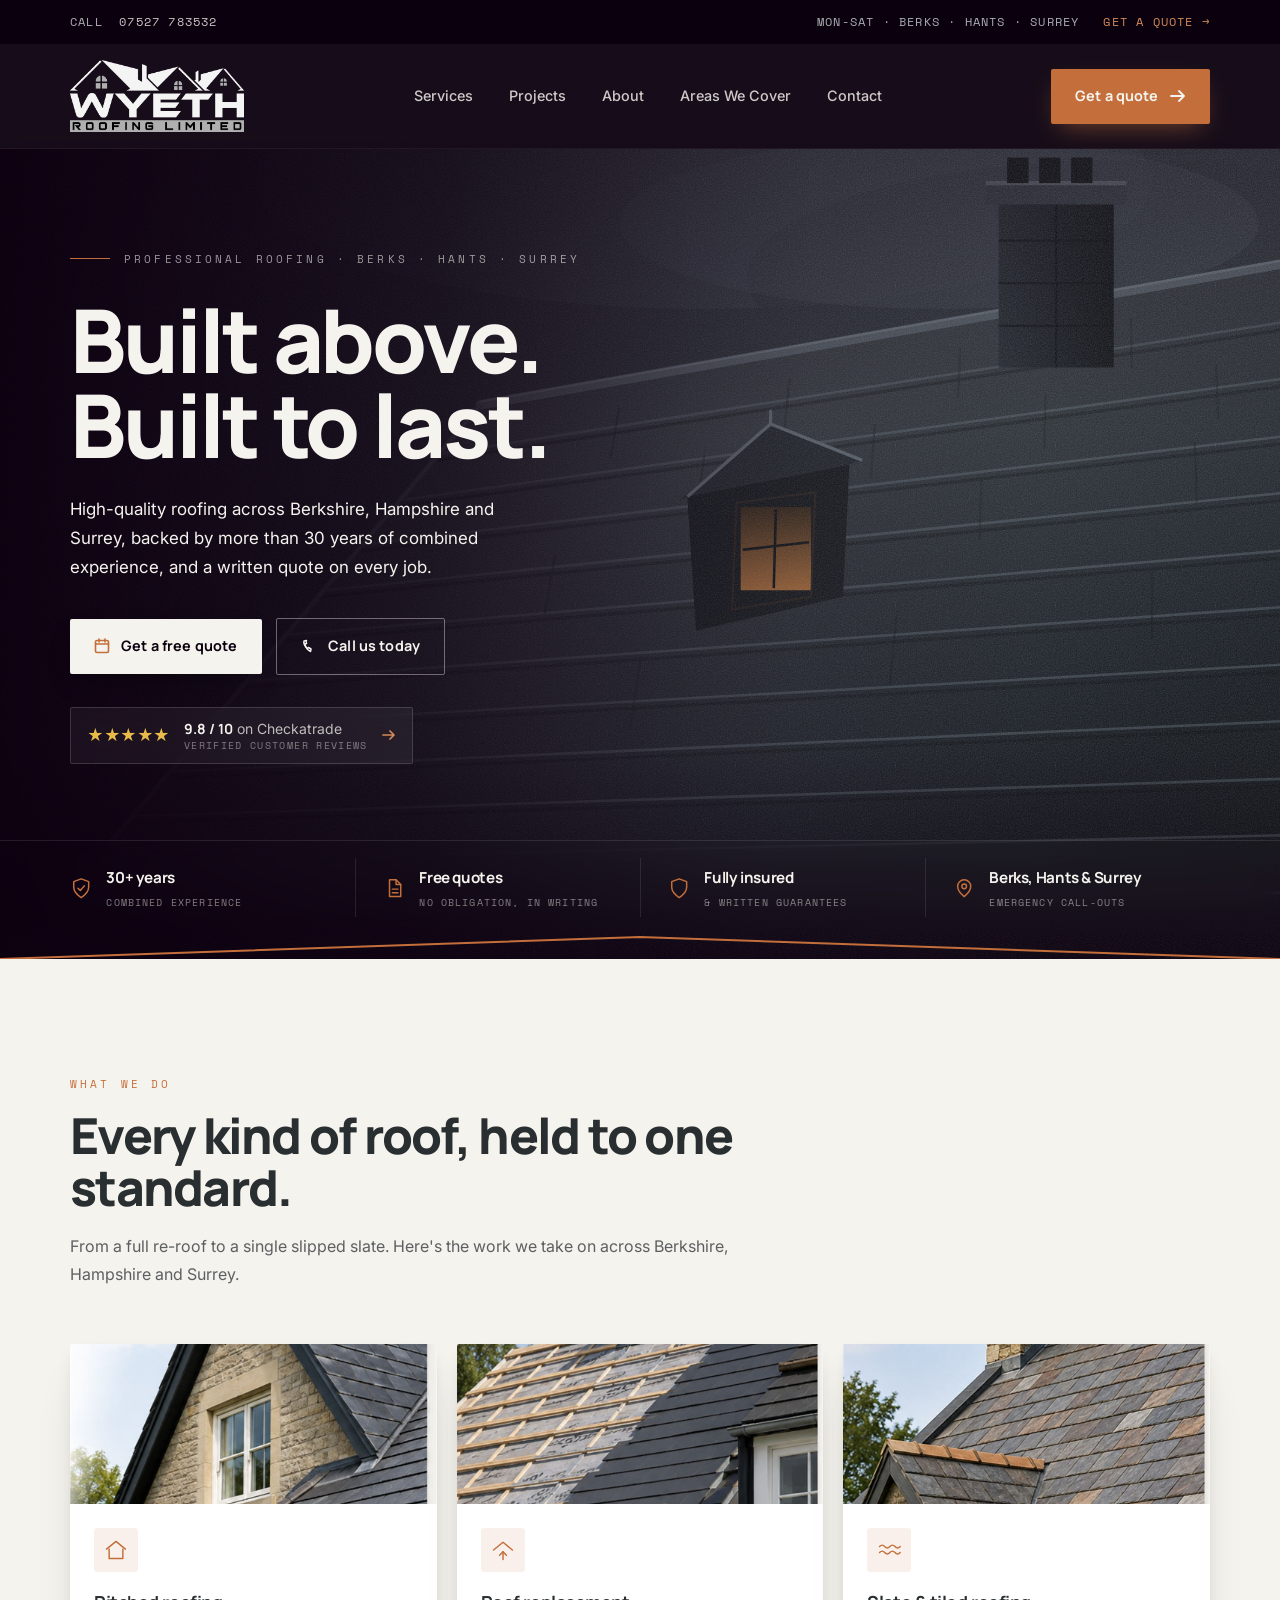
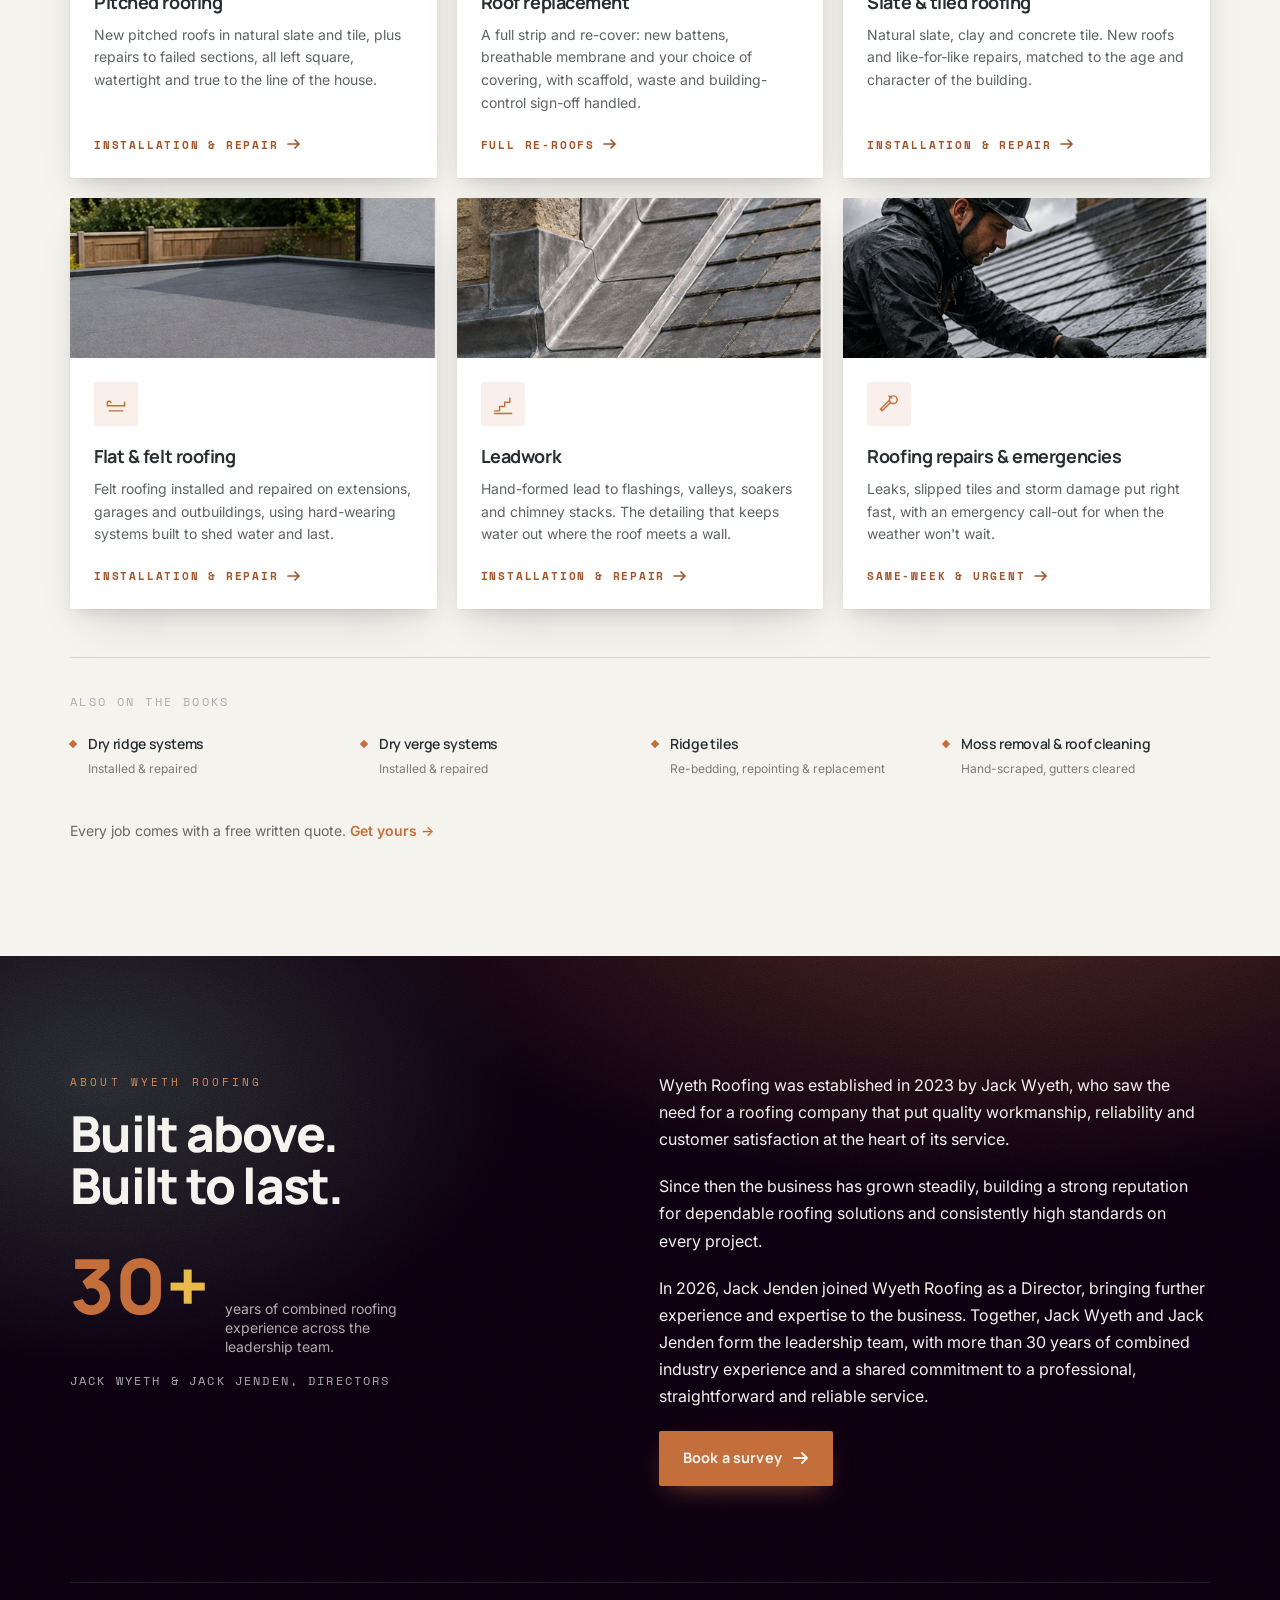
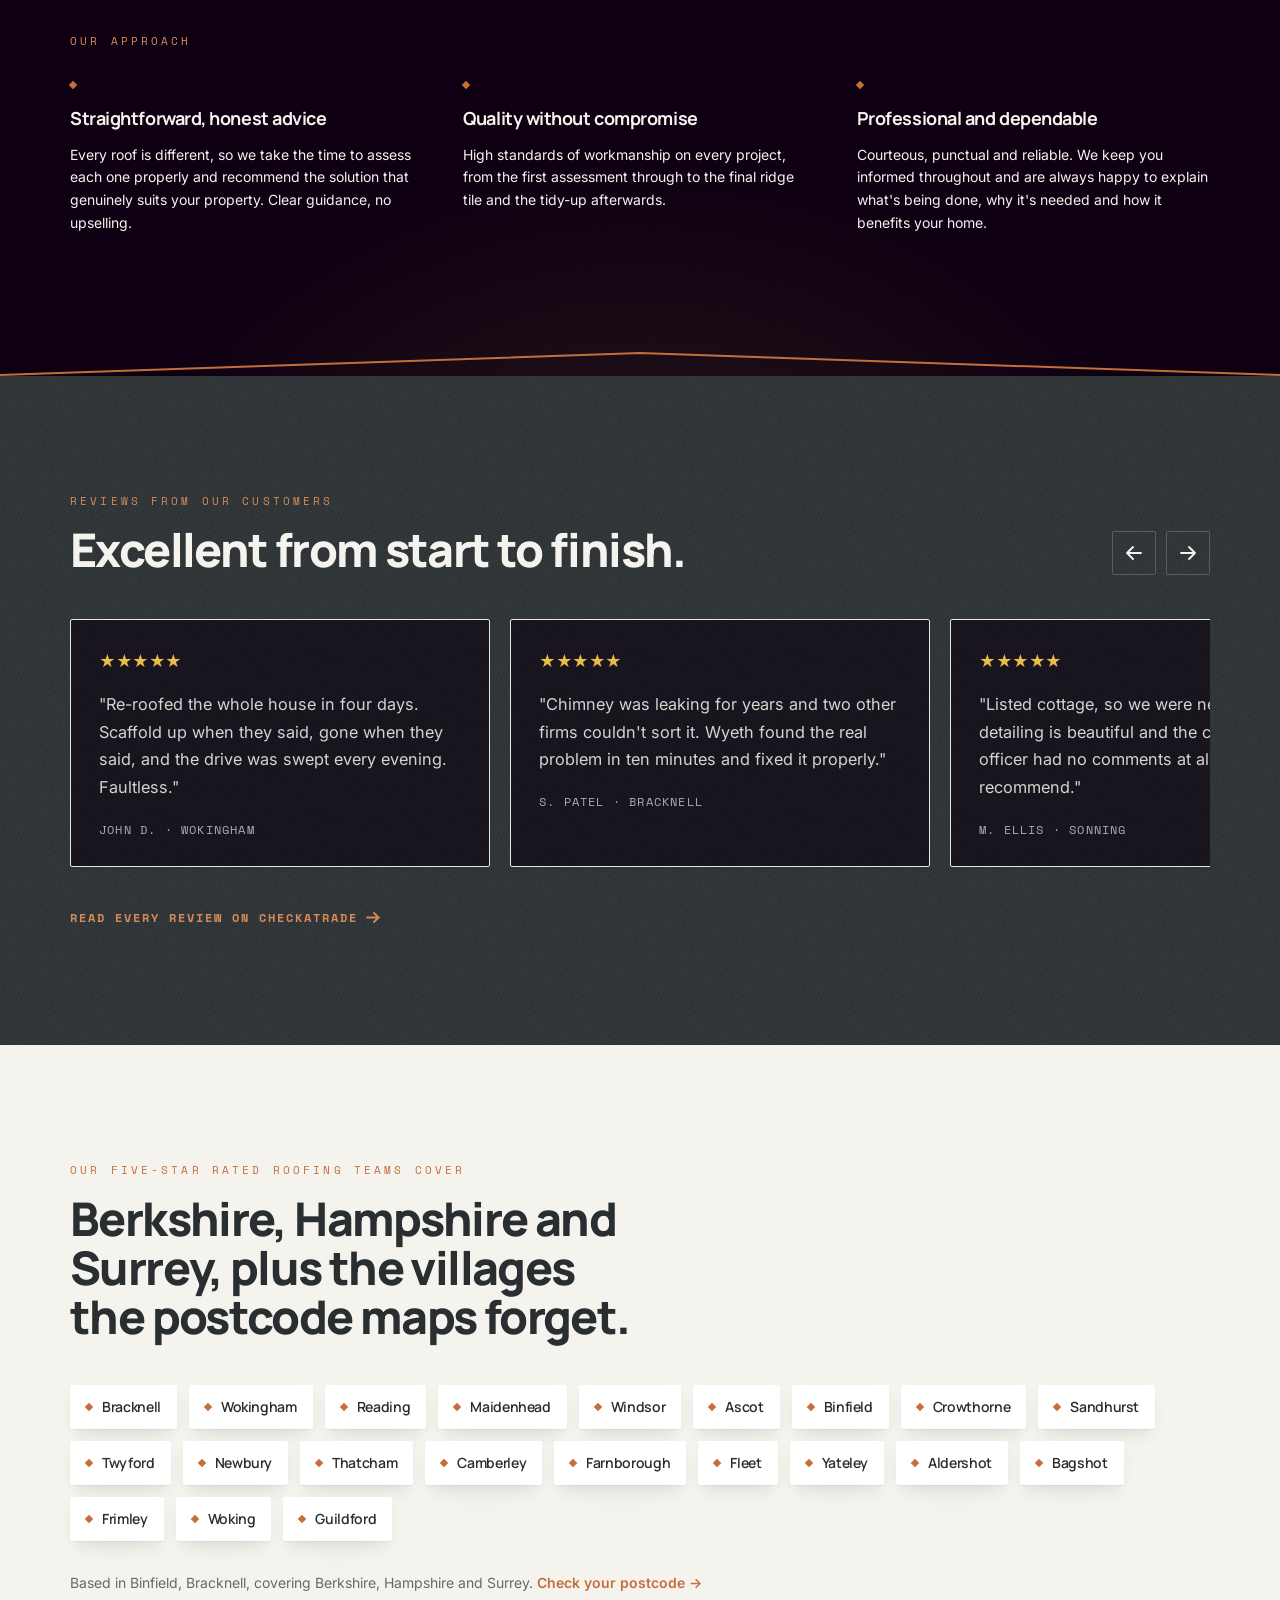
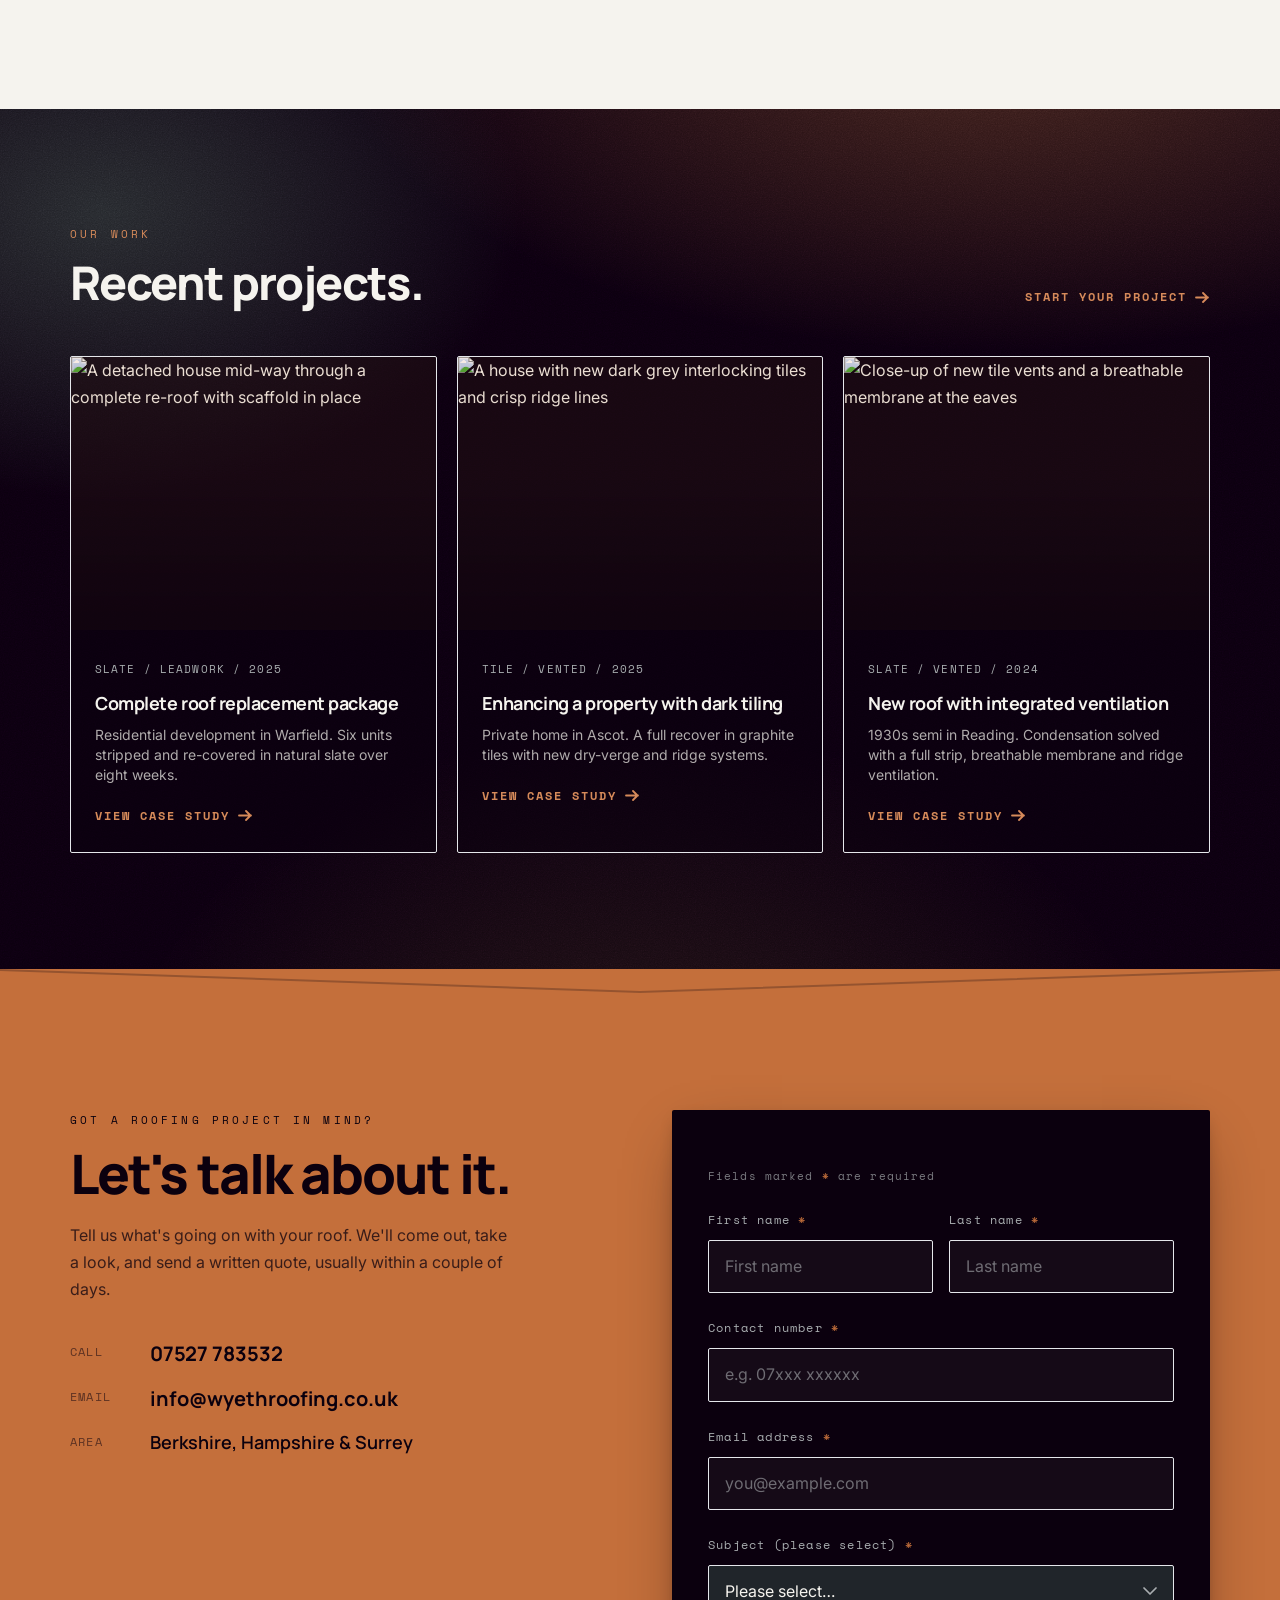
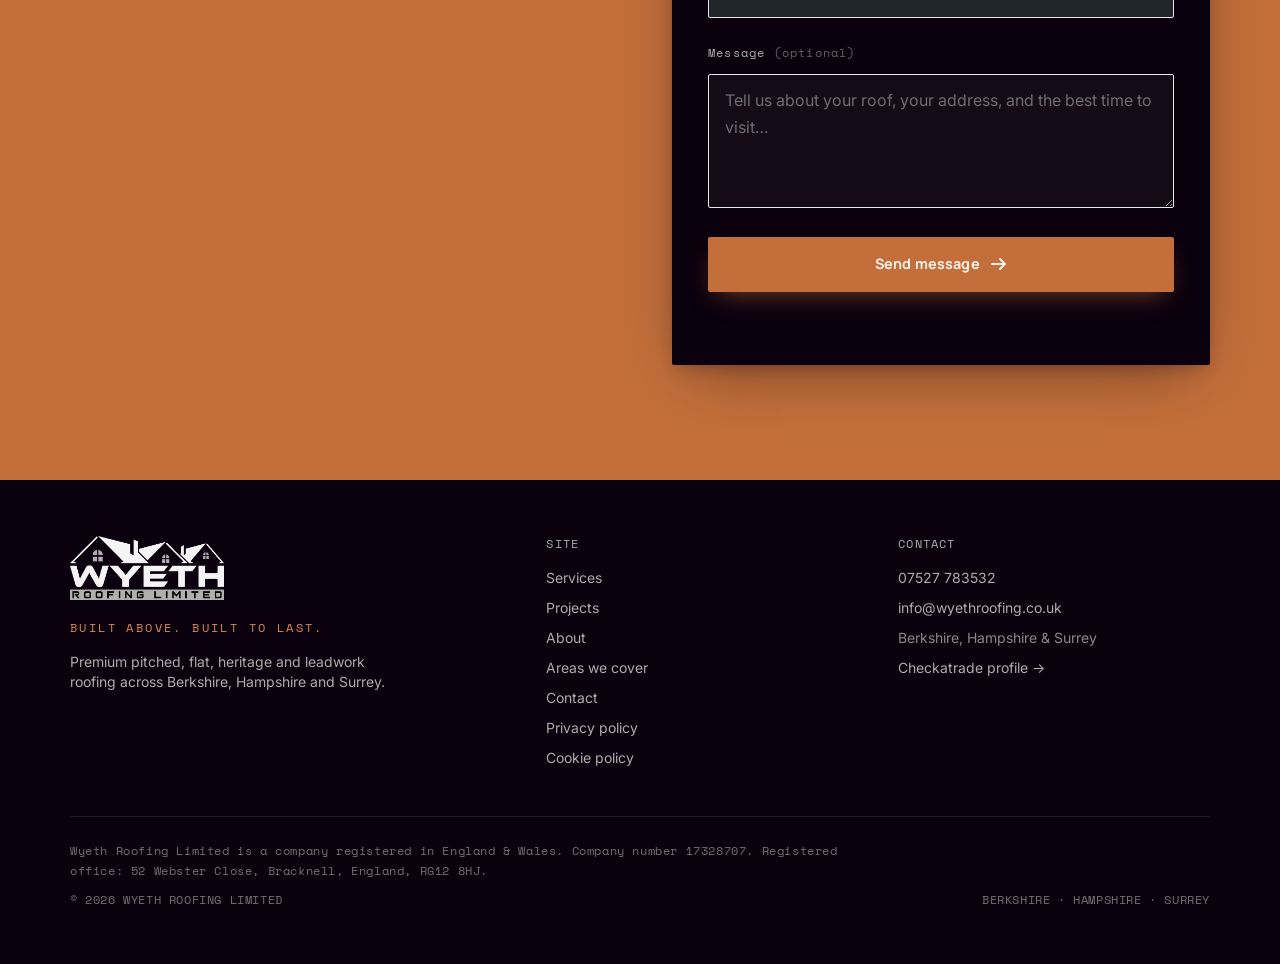
==== index.html @ 2970c263 "Fix nav 'Get a quote' button showing/overflowing on mobile (.btn was overriding hidden); remove phot" ====
<!DOCTYPE html>
<html lang="en-GB">
<head>
<meta charset="UTF-8" />
<meta name="viewport" content="width=device-width, initial-scale=1.0" />

<!-- Cookiebot consent banner: must load before any other script so auto-blocking works -->
<script id="Cookiebot" src="https://consent.cookiebot.com/uc.js" data-cbid="182cd458-d2a2-477d-bb7b-cf3e7f4a739d" data-blockingmode="auto" type="text/javascript"></script>

<title>Wyeth Roofing Limited | Roofing done properly in Berkshire, Hampshire &amp; Surrey</title>
<meta name="description" content="Premium pitched, flat, heritage and leadwork roofing from Wyeth Roofing Limited, across Berkshire, Hampshire and Surrey. Repairs, replacements and maintenance. Built above, built to last." />
<link rel="canonical" href="https://wyethroofing.co.uk/" />

<link rel="icon" href="assets/favicon.svg" type="image/svg+xml" />
<link rel="mask-icon" href="assets/favicon.svg" color="#C46F3B" />
<link rel="apple-touch-icon" href="assets/apple-touch-icon.png" />
<meta name="theme-color" content="#0B000E" />

<!-- Open Graph / social sharing -->
<meta property="og:type" content="website" />
<meta property="og:site_name" content="Wyeth Roofing Limited" />
<meta property="og:title" content="Wyeth Roofing Limited | Roofing done properly in Berkshire, Hampshire &amp; Surrey" />
<meta property="og:description" content="Premium pitched, flat, heritage and leadwork roofing across Berkshire, Hampshire and Surrey. Repairs, replacements and maintenance. Built above, built to last." />
<meta property="og:url" content="https://wyethroofing.co.uk/" />
<meta property="og:image" content="https://wyethroofing.co.uk/assets/og-image.png" />
<meta property="og:image:width" content="1200" />
<meta property="og:image:height" content="630" />
<meta property="og:image:alt" content="Wyeth Roofing Limited. Built above, built to last." />
<meta property="og:locale" content="en_GB" />
<meta name="twitter:card" content="summary_large_image" />
<meta name="twitter:title" content="Wyeth Roofing Limited | Roofing done properly in Berkshire, Hampshire &amp; Surrey" />
<meta name="twitter:description" content="Premium pitched, flat, heritage and leadwork roofing across Berkshire, Hampshire and Surrey. Built above, built to last." />
<meta name="twitter:image" content="https://wyethroofing.co.uk/assets/og-image.png" />

<link rel="preconnect" href="https://fonts.googleapis.com" />
<link rel="preconnect" href="https://fonts.gstatic.com" crossorigin />
<link href="https://fonts.googleapis.com/css2?family=Manrope:wght@500;600;700;800&family=Inter:wght@400;500;600&family=Space+Mono:wght@400;700&display=swap" rel="stylesheet" />

<link rel="stylesheet" href="/assets/tailwind.css" />

<style>
  :root {
    --space-section: clamp(4.5rem, 9vw, 8rem);
    --ease-spring: cubic-bezier(0.22, 1, 0.36, 1);
  }

  html { scroll-behavior: smooth; }
  body {
    font-family: 'Inter', system-ui, sans-serif;
    line-height: 1.7;
    background: #F5F3EE;
    color: #292E31;
    -webkit-font-smoothing: antialiased;
    overflow-x: hidden;
  }

  h1, h2, h3, h4 { font-family: 'Manrope', system-ui, sans-serif; line-height: 1.05; }
  .eyebrow {
    font-family: 'Space Mono', monospace;
    text-transform: uppercase;
    letter-spacing: 0.28em;
    font-size: 0.7rem;
  }

  /* --- Signature: the pitch line. A hairline copper rule that rises to a roof apex. --- */
  .pitch-rule {
    display: block; width: 100%; height: 26px; color: #C46F3B;
  }
  .pitch-rule svg { display: block; width: 100%; height: 100%; }

  /* Roof-slope clip on hero + feature imagery */
  .clip-eave {
    clip-path: polygon(0 0, 100% 0, 100% calc(100% - 42px), 0 100%);
  }
  @media (min-width: 768px) {
    .clip-eave { clip-path: polygon(0 0, 100% 0, 100% calc(100% - 90px), 0 100%); }
  }

  /* Grain / atmosphere for dark surfaces */
  .grain::before {
    content: ""; position: absolute; inset: 0; pointer-events: none; z-index: 0;
    opacity: 0.5; mix-blend-mode: soft-light;
    background-image: url("data:image/svg+xml,%3Csvg xmlns='http://www.w3.org/2000/svg' width='160' height='160'%3E%3Cfilter id='n'%3E%3CfeTurbulence type='fractalNoise' baseFrequency='0.85' numOctaves='2' stitchTiles='stitch'/%3E%3CfeColorMatrix type='saturate' values='0'/%3E%3C/filter%3E%3Crect width='100%25' height='100%25' filter='url(%23n)'/%3E%3C/svg%3E");
  }
  .atmos {
    background-color: #0B000E;
    background-image:
      radial-gradient(1100px 520px at 78% -8%, rgba(196,111,59,0.30), transparent 60%),
      radial-gradient(760px 520px at 8% 12%, rgba(41,46,49,0.85), transparent 55%),
      radial-gradient(900px 700px at 50% 120%, rgba(232,187,74,0.10), transparent 60%);
  }

  /* Hero backdrop: stylised slate roof (SVG or a swapped-in photo) */
  .hero-bg { position: absolute; inset: 0; z-index: 0; overflow: hidden; }
  .hero-roofline {
    position: absolute; inset: 0; width: 100%; height: 100%;
    object-fit: cover; will-change: transform;
  }
  .hero-scrim {
    position: absolute; inset: 0; z-index: 1; pointer-events: none;
    background:
      linear-gradient(93deg, rgba(11,0,14,0.94) 0%, rgba(11,0,14,0.62) 34%, rgba(11,0,14,0.12) 62%, rgba(11,0,14,0) 80%),
      linear-gradient(0deg, rgba(11,0,14,0.55) 0%, rgba(11,0,14,0) 26%);
  }
  .hero-scrim.grain::before { opacity: 0.22; }
  @media (max-width: 767px) {
    .hero-scrim {
      background:
        linear-gradient(180deg, rgba(11,0,14,0.62) 0%, rgba(11,0,14,0.45) 40%, rgba(11,0,14,0.82) 100%);
    }
  }

  /* Checkatrade widgets. Curated fallbacks show until the live widgets mount on the approved domain.
     The score fallback auto-hides once its widget renders; the reviews carousel is kept either way. */
  .ca-score-widget iframe, .ca-reviews-widget iframe { max-width: 100%; border: 0; display: block; }
  .ca-score:has(.ca-score-widget > :not(script)) .ca-score-fallback { display: none; }

  /* Image treatment layer */
  .img-treat { position: relative; overflow: hidden; }
  .img-treat > img { display: block; width: 100%; height: 100%; object-fit: cover; }
  .img-treat::after {
    content: ""; position: absolute; inset: 0;
    background: linear-gradient(to top, rgba(11,0,14,0.62), rgba(11,0,14,0.05) 55%, transparent);
  }
  .img-treat::before {
    content: ""; position: absolute; inset: 0; z-index: 2;
    background: #C46F3B; mix-blend-mode: multiply; opacity: 0.14;
  }

  /* Buttons */
  .btn {
    display: inline-flex; align-items: center; gap: 0.7rem;
    font-family: 'Manrope', sans-serif; font-weight: 700; font-size: 0.9rem;
    letter-spacing: 0.01em; padding: 0.95rem 1.5rem; border-radius: 2px;
    transition: transform 0.35s var(--ease-spring), background-color 0.25s ease, box-shadow 0.3s ease, color 0.25s ease, border-color 0.25s ease;
    will-change: transform;
  }
  .btn svg { transition: transform 0.35s var(--ease-spring); }
  .btn:hover svg { transform: translateX(5px); }
  .btn:active { transform: translateY(1px) scale(0.985); }
  .btn:focus-visible { outline: 2px solid #E8BB4A; outline-offset: 3px; }

  .btn-primary { background: #C46F3B; color: #F5F3EE; box-shadow: 0 10px 26px -10px rgba(196,111,59,0.6); }
  .btn-primary:hover { background: #A2542A; transform: translateY(-2px); box-shadow: 0 16px 34px -10px rgba(196,111,59,0.7); }

  .btn-light { background: #F5F3EE; color: #0B000E; box-shadow: 0 12px 30px -14px rgba(0,0,0,0.6); }
  .btn-light:hover { background: #FFFFFF; transform: translateY(-2px); box-shadow: 0 18px 40px -16px rgba(0,0,0,0.65); }
  .btn-light svg { color: #C46F3B; }
  .btn--lead:hover svg { transform: none; }  /* icon leads the label, don't slide it */

  .btn-ghost { background: transparent; color: #F5F3EE; border: 1px solid rgba(245,243,238,0.4); }
  .btn-ghost:hover { border-color: #F5F3EE; transform: translateY(-2px); }

  .btn-outline-dark { background: transparent; color: #292E31; border: 1px solid rgba(41,46,49,0.28); }
  .btn-outline-dark:hover { border-color: #C46F3B; color: #C46F3B; transform: translateY(-2px); }

  .link-arrow {
    display: inline-flex; align-items: center; gap: 0.5rem;
    font-family: 'Space Mono', monospace; font-size: 0.78rem; text-transform: uppercase;
    letter-spacing: 0.16em; color: #C46F3B; font-weight: 700;
  }
  .link-arrow svg { transition: transform 0.35s var(--ease-spring); }
  .link-arrow:hover svg { transform: translateX(5px); }
  .link-arrow:focus-visible { outline: 2px solid #C46F3B; outline-offset: 3px; }

  /* Hero credentials bar */
  .cred { position: relative; }
  .cred + .cred::before {
    content: ""; position: absolute; left: 0; top: 18%; bottom: 18%; width: 1px;
    background: rgba(245,243,238,0.1);
  }
  .cred:nth-child(3)::before { display: none; }
  .cred:nth-child(n+3) { border-top: 1px solid rgba(245,243,238,0.1); }
  @media (min-width: 1024px) {
    .cred:nth-child(3)::before { display: block; }
    .cred:nth-child(n+3) { border-top: 0; }
  }
  .cred-ic { width: 1.4rem; height: 1.4rem; color: #C46F3B; flex-shrink: 0; }
  .cred-sub {
    display: block; margin-top: 0.15rem;
    font-family: 'Space Mono', monospace; font-size: 0.6rem; letter-spacing: 0.12em;
    text-transform: uppercase; color: rgba(245,243,238,0.5);
  }
  .ca-score-widget:empty { display: none; }

  /* Service cards */
  .svc-ic {
    display: grid; place-items: center; width: 2.75rem; height: 2.75rem;
    border-radius: 3px; background: rgba(196,111,59,0.1); color: #C46F3B;
    transition: background-color 0.25s ease, color 0.25s ease;
  }
  .svc-ic svg { width: 1.5rem; height: 1.5rem; }
  .svc:hover .svc-ic { background: #C46F3B; color: #F5F3EE; }
  .svc-more {
    margin-top: 1.4rem; display: inline-flex; align-items: center; gap: 0.5rem;
    font-family: 'Space Mono', monospace; font-size: 0.7rem; text-transform: uppercase;
    letter-spacing: 0.16em; color: #A2542A; font-weight: 700;
  }
  .svc-more svg { transition: transform 0.35s var(--ease-spring); }
  .svc:hover .svc-more svg { transform: translateX(5px); }

  /* Nav links */
  .navlink { position: relative; font-weight: 500; font-size: 0.9rem; color: rgba(245,243,238,0.82); transition: color 0.2s ease; }
  .navlink::after {
    content: ""; position: absolute; left: 0; bottom: -6px; height: 2px; width: 100%;
    background: #C46F3B; transform: scaleX(0); transform-origin: left; transition: transform 0.35s var(--ease-spring);
  }
  .navlink:hover { color: #F5F3EE; }
  .navlink:hover::after { transform: scaleX(1); }
  .navlink:focus-visible { outline: 2px solid #E8BB4A; outline-offset: 4px; }

  /* Scroll reveal */
  .reveal { opacity: 0; transform: translateY(22px); transition: opacity 0.7s ease, transform 0.8s var(--ease-spring); }
  .reveal.in { opacity: 1; transform: none; }

  .carousel { scroll-snap-type: x mandatory; -ms-overflow-style: none; scrollbar-width: none; }
  .carousel::-webkit-scrollbar { display: none; }
  .carousel > * { scroll-snap-align: start; }

  @media (prefers-reduced-motion: reduce) {
    html { scroll-behavior: auto; }
    *, *::before, *::after { animation-duration: 0.001ms !important; transition-duration: 0.001ms !important; }
    .reveal { opacity: 1; transform: none; }
  }
</style>

<script type="application/ld+json">
{
  "@context": "https://schema.org",
  "@type": "RoofingContractor",
  "@id": "https://wyethroofing.co.uk/#business",
  "name": "Wyeth Roofing Limited",
  "legalName": "WYETH ROOFING LIMITED",
  "url": "https://wyethroofing.co.uk/",
  "image": "https://wyethroofing.co.uk/assets/og-image.png",
  "logo": "https://wyethroofing.co.uk/assets/wyeth-logo.png",
  "telephone": "+44 7527 783532",
  "email": "info@wyethroofing.co.uk",
  "priceRange": "££",
  "slogan": "Built above. Built to last.",
  "description": "Premium pitched, flat, heritage and leadwork roofing across Berkshire, Hampshire and Surrey. Repairs, replacements and maintenance.",
  "address": {
    "@type": "PostalAddress",
    "addressLocality": "Bracknell",
    "addressRegion": "Berkshire",
    "addressCountry": "GB"
  },
  "areaServed": [
    { "@type": "AdministrativeArea", "name": "Berkshire" },
    { "@type": "AdministrativeArea", "name": "Hampshire" },
    { "@type": "AdministrativeArea", "name": "Surrey" },
    { "@type": "City", "name": "Bracknell" },
    { "@type": "City", "name": "Wokingham" },
    { "@type": "City", "name": "Reading" },
    { "@type": "City", "name": "Maidenhead" },
    { "@type": "City", "name": "Windsor" },
    { "@type": "City", "name": "Ascot" },
    { "@type": "City", "name": "Binfield" },
    { "@type": "City", "name": "Crowthorne" },
    { "@type": "City", "name": "Sandhurst" },
    { "@type": "City", "name": "Camberley" },
    { "@type": "City", "name": "Farnborough" },
    { "@type": "City", "name": "Fleet" },
    { "@type": "City", "name": "Yateley" },
    { "@type": "City", "name": "Bagshot" },
    { "@type": "City", "name": "Woking" },
    { "@type": "City", "name": "Basingstoke" }
  ],
  "openingHoursSpecification": [
    {
      "@type": "OpeningHoursSpecification",
      "dayOfWeek": ["Monday", "Tuesday", "Wednesday", "Thursday", "Friday", "Saturday"],
      "opens": "08:00",
      "closes": "18:00"
    }
  ],
  "sameAs": [
    "https://www.checkatrade.com/trades/wyethroofing"
  ]
}
</script>
</head>

<body class="font-body">

<!-- ================= TOP BAR ================= -->
<div class="bg-obsidian text-warmwhite/80 text-xs">
  <div class="mx-auto max-w-[1180px] px-5 h-11 flex items-center justify-between gap-4">
    <a href="tel:+447527783532" class="font-mono tracking-widest hover:text-copper transition-colors">
      <span class="text-steel">CALL</span>&nbsp;&nbsp;07527 783532
    </a>
    <div class="hidden sm:flex items-center gap-6">
      <span class="font-mono tracking-widest text-steel">MON-SAT · BERKS · HANTS · SURREY</span>
      <a href="#quote" class="font-mono tracking-widest text-copper-soft hover:text-copper transition-colors">GET A QUOTE →</a>
    </div>
  </div>
</div>

<!-- ================= NAV ================= -->
<header class="sticky top-0 z-50 bg-obsidian/95 backdrop-blur border-b border-white/5">
  <nav class="mx-auto max-w-[1180px] px-5 h-[84px] lg:h-[104px] flex items-center justify-between">
    <a href="#top" class="flex items-center group shrink-0" aria-label="Wyeth Roofing Limited home">
      <img src="assets/wyeth-logo.png" alt="Wyeth Roofing Limited" width="4755" height="1970"
           class="h-[54px] lg:h-[72px] w-auto transition-transform duration-300 ease-out group-hover:scale-[1.03]" />
    </a>

    <div class="hidden lg:flex items-center gap-7 xl:gap-9">
      <a href="#services" class="navlink">Services</a>
      <a href="#work" class="navlink">Projects</a>
      <a href="#about" class="navlink">About</a>
      <a href="#areas" class="navlink">Areas We Cover</a>
      <a href="#contact" class="navlink">Contact</a>
    </div>

    <div class="flex items-center gap-2">
      <a href="#quote" class="btn btn-primary !hidden sm:!inline-flex">
        Get a quote
        <svg width="16" height="12" viewBox="0 0 16 12" fill="none" aria-hidden="true"><path d="M1 6h13M9 1l5 5-5 5" stroke="currentColor" stroke-width="1.8" stroke-linecap="round" stroke-linejoin="round"/></svg>
      </a>
      <button id="menu-toggle" class="lg:hidden h-11 w-11 grid place-items-center text-warmwhite rounded-sm border border-white/15 hover:border-copper transition-colors focus-visible:outline focus-visible:outline-2 focus-visible:outline-safety" aria-expanded="false" aria-controls="mobile-menu" aria-label="Open menu">
        <svg width="20" height="14" viewBox="0 0 20 14" fill="none" aria-hidden="true"><path d="M0 1h20M0 7h20M0 13h20" stroke="currentColor" stroke-width="1.8"/></svg>
      </button>
    </div>
  </nav>

  <div id="mobile-menu" class="lg:hidden hidden border-t border-white/8 bg-obsidian">
    <nav class="mx-auto max-w-[1180px] px-5 py-4 flex flex-col" aria-label="Mobile">
      <a href="#services" class="py-3 border-b border-white/6 font-display font-semibold text-warmwhite/85">Services</a>
      <a href="#work" class="py-3 border-b border-white/6 font-display font-semibold text-warmwhite/85">Projects</a>
      <a href="#about" class="py-3 border-b border-white/6 font-display font-semibold text-warmwhite/85">About</a>
      <a href="#areas" class="py-3 border-b border-white/6 font-display font-semibold text-warmwhite/85">Areas We Cover</a>
      <a href="#contact" class="py-3 font-display font-semibold text-warmwhite/85">Contact</a>
      <a href="#quote" class="btn btn-primary mt-4 justify-center">Get a quote
        <svg width="16" height="12" viewBox="0 0 16 12" fill="none" aria-hidden="true"><path d="M1 6h13M9 1l5 5-5 5" stroke="currentColor" stroke-width="1.8" stroke-linecap="round" stroke-linejoin="round"/></svg>
      </a>
    </nav>
  </div>
</header>

<main id="top">

<!-- ================= HERO ================= -->
<section class="relative bg-obsidian text-warmwhite overflow-hidden flex flex-col min-h-[86vh] lg:min-h-[90vh]">
  <!-- Backdrop: stylised close-up slate roof. Swap the <svg> for a real project photo when ready.
       an <img class="hero-roofline" …> drops straight into the same slot. -->
  <div class="hero-bg" aria-hidden="true">
    <svg class="hero-roofline" viewBox="0 0 1440 760" preserveAspectRatio="xMaxYMid slice" xmlns="http://www.w3.org/2000/svg">
      <defs>
        <linearGradient id="rf-sky" x1="0" y1="0" x2="0.3" y2="1">
          <stop offset="0" stop-color="#39414a"/><stop offset="0.6" stop-color="#252b32"/><stop offset="1" stop-color="#14181d"/>
        </linearGradient>
        <linearGradient id="rf-plane" x1="0.1" y1="-0.1" x2="0.85" y2="1">
          <stop offset="0" stop-color="#3b434b"/><stop offset="0.4" stop-color="#242a30"/><stop offset="0.75" stop-color="#141920"/><stop offset="1" stop-color="#0b0f13"/>
        </linearGradient>
        <linearGradient id="rf-plane2" x1="0" y1="0" x2="0.5" y2="1">
          <stop offset="0" stop-color="#2b323a"/><stop offset="1" stop-color="#0a0e11"/>
        </linearGradient>
        <linearGradient id="rf-chim" x1="0" y1="0" x2="1" y2="0">
          <stop offset="0" stop-color="#232a31"/><stop offset="0.6" stop-color="#161b21"/><stop offset="1" stop-color="#0e1216"/>
        </linearGradient>
        <linearGradient id="rf-win" x1="0" y1="0" x2="0" y2="1">
          <stop offset="0" stop-color="#3a2a1a"/><stop offset="1" stop-color="#c47a3e"/>
        </linearGradient>
        <linearGradient id="rf-sheen" x1="0.2" y1="0" x2="0.9" y2="0.7">
          <stop offset="0" stop-color="#d7e0e8" stop-opacity="0"/><stop offset="0.45" stop-color="#d7e0e8" stop-opacity="0.09"/><stop offset="1" stop-color="#d7e0e8" stop-opacity="0"/>
        </linearGradient>
        <linearGradient id="rf-fade" x1="0" y1="0" x2="1" y2="0">
          <stop offset="0" stop-color="#0B000E" stop-opacity="0.92"/>
          <stop offset="0.34" stop-color="#0B000E" stop-opacity="0.4"/>
          <stop offset="0.62" stop-color="#0B000E" stop-opacity="0"/>
        </linearGradient>
        <linearGradient id="rf-vfade" x1="0" y1="0" x2="0" y2="1">
          <stop offset="0" stop-color="#0B000E" stop-opacity="0.4"/>
          <stop offset="0.35" stop-color="#0B000E" stop-opacity="0"/>
          <stop offset="0.85" stop-color="#0B000E" stop-opacity="0"/>
          <stop offset="1" stop-color="#0B000E" stop-opacity="0.75"/>
        </linearGradient>
      </defs>

      <rect width="1440" height="760" fill="url(#rf-sky)"/>
      <ellipse cx="900" cy="30" rx="420" ry="120" fill="#434c56" opacity="0.4"/>
      <ellipse cx="1300" cy="120" rx="360" ry="110" fill="#2c333b" opacity="0.55"/>
      <ellipse cx="1120" cy="70" rx="300" ry="80" fill="#4b5560" opacity="0.3"/>

      <!-- left gable slope (shadow side) -->
      <path d="M690 240 L250 760 L575 760 L690 470 Z" fill="url(#rf-plane2)"/>

      <!-- main roof plane -->
      <path d="M690 240 L1440 108 L1440 760 L250 760 Z" fill="url(#rf-plane)"/>

      <!-- tile courses: light leading edge + shadow line per course -->
      <g stroke-linecap="round">
        <g stroke="#4a545d" stroke-opacity="0.6" stroke-width="2.4">
          <line x1="653" y1="286" x2="1440" y2="163"/>
          <line x1="617" y1="329" x2="1440" y2="216"/>
          <line x1="580" y1="371" x2="1440" y2="270"/>
          <line x1="544" y1="414" x2="1440" y2="323"/>
          <line x1="507" y1="456" x2="1440" y2="377"/>
          <line x1="471" y1="499" x2="1440" y2="430"/>
          <line x1="434" y1="541" x2="1440" y2="484"/>
          <line x1="398" y1="584" x2="1440" y2="537"/>
          <line x1="361" y1="626" x2="1440" y2="591"/>
          <line x1="325" y1="669" x2="1440" y2="644"/>
          <line x1="288" y1="711" x2="1440" y2="698"/>
        </g>
        <g stroke="#0a0e12" stroke-opacity="0.55" stroke-width="3">
          <line x1="651" y1="292" x2="1440" y2="170"/>
          <line x1="614" y1="335" x2="1440" y2="223"/>
          <line x1="578" y1="377" x2="1440" y2="277"/>
          <line x1="541" y1="420" x2="1440" y2="330"/>
          <line x1="505" y1="462" x2="1440" y2="384"/>
          <line x1="468" y1="505" x2="1440" y2="437"/>
          <line x1="432" y1="547" x2="1440" y2="491"/>
          <line x1="395" y1="590" x2="1440" y2="544"/>
          <line x1="359" y1="632" x2="1440" y2="598"/>
          <line x1="322" y1="675" x2="1440" y2="651"/>
        </g>
      </g>

      <!-- perpendicular tile joints, staggered -->
      <g stroke="#0a0e12" stroke-opacity="0.4" stroke-width="2">
        <line x1="820" y1="243" x2="812" y2="290"/><line x1="980" y1="215" x2="975" y2="262"/><line x1="1140" y1="187" x2="1138" y2="234"/><line x1="1300" y1="159" x2="1301" y2="206"/>
        <line x1="900" y1="286" x2="893" y2="337"/><line x1="1060" y1="258" x2="1056" y2="309"/><line x1="1220" y1="230" x2="1219" y2="281"/><line x1="1380" y1="202" x2="1382" y2="253"/>
        <line x1="760" y1="380" x2="750" y2="437"/><line x1="960" y1="345" x2="954" y2="402"/><line x1="1160" y1="310" x2="1158" y2="367"/><line x1="1360" y1="275" x2="1362" y2="332"/>
        <line x1="840" y1="480" x2="830" y2="545"/><line x1="1080" y1="438" x2="1074" y2="503"/><line x1="1320" y1="396" x2="1320" y2="461"/>
      </g>

      <path d="M690 240 L1440 108 L1440 760 L250 760 Z" fill="url(#rf-sheen)"/>

      <!-- ridge cap + rake -->
      <path d="M690 240 L1440 108" stroke="#535d66" stroke-width="9" stroke-linecap="round"/>
      <path d="M690 237 L1440 105" stroke="#7c8892" stroke-width="2" stroke-opacity="0.55"/>
      <path d="M690 240 L250 760" stroke="#3f4850" stroke-width="5"/>
      <path d="M690 240 L252 758" stroke="#6a757f" stroke-width="1.6" stroke-opacity="0.4"/>

      <!-- dormer: face sits on the plane, small gable roof on top -->
      <path d="M892 452 L884 326 L1036 296 L1030 420 Z" fill="#14181d"/>
      <path d="M876 330 L962 258 L1048 292 L1036 296 L884 326 Z" fill="#20262c"/>
      <path d="M884 326 L962 258 L1048 292" fill="none" stroke="#5c666f" stroke-width="3" stroke-linejoin="round"/>
      <path d="M962 258 L962 246" stroke="#5c666f" stroke-width="3" stroke-linecap="round"/>
      <rect x="934" y="336" width="66" height="78" rx="1" fill="url(#rf-win)" opacity="0.8"/>
      <path d="M967 338 L965 412 M936 376 L998 369" stroke="#0e1216" stroke-width="2.4"/>
      <path d="M930 332 L1004 322 L1000 420 L926 432 Z" fill="none" stroke="#3a2b1e" stroke-opacity="0.5" stroke-width="2"/>

      <!-- chimney -->
      <path d="M1176 205 L1176 46 L1284 46 L1284 205 Z" fill="url(#rf-chim)"/>
      <rect x="1164" y="30" width="132" height="22" fill="#333b43"/>
      <rect x="1164" y="30" width="132" height="4" fill="#5a646d"/>
      <g stroke="#0b0f13" stroke-opacity="0.7" stroke-width="2">
        <line x1="1176" y1="86" x2="1284" y2="86"/><line x1="1176" y1="126" x2="1284" y2="126"/><line x1="1176" y1="166" x2="1284" y2="166"/>
        <line x1="1230" y1="52" x2="1230" y2="205"/>
      </g>
      <rect x="1184" y="8" width="20" height="24" fill="#0e1216"/>
      <rect x="1214" y="8" width="20" height="24" fill="#0e1216"/>
      <rect x="1244" y="8" width="20" height="24" fill="#0e1216"/>

      <rect width="1440" height="760" fill="url(#rf-vfade)"/>
      <rect width="1440" height="760" fill="url(#rf-fade)"/>
    </svg>
  </div>
  <div class="hero-scrim grain" aria-hidden="true"></div>

  <!-- Hero content -->
  <div class="relative z-10 flex-1 flex items-center">
    <div class="mx-auto w-full max-w-[1180px] px-5 pt-16 pb-14 md:pt-20">
      <div class="max-w-xl">
        <p class="eyebrow text-warmwhite/60 mb-7 flex items-center gap-3.5">
          <span class="h-px w-10 bg-copper" aria-hidden="true"></span>Professional roofing · Berks · Hants · Surrey
        </p>

        <h1 class="font-display font-extrabold tracking-tightest text-warmwhite text-[clamp(2.9rem,7vw,5.5rem)] leading-[0.97]">
          Built above.<br />Built to last.
        </h1>

        <p class="mt-7 max-w-md text-[1.06rem] text-warmwhite/78">
          High-quality roofing across Berkshire, Hampshire and Surrey, backed by more than
          30 years of combined experience, and a written quote on every job.
        </p>

        <div class="mt-9 flex flex-wrap items-center gap-3.5">
          <a href="#quote" class="btn btn-light btn--lead">
            <svg width="16" height="16" viewBox="0 0 16 16" fill="none" aria-hidden="true"><rect x="1.5" y="2.5" width="13" height="12" rx="1.5" stroke="currentColor" stroke-width="1.6"/><path d="M1.5 6h13M5 1v3M11 1v3" stroke="currentColor" stroke-width="1.6" stroke-linecap="round"/></svg>
            Get a free quote
          </a>
          <a href="tel:+447527783532" class="btn btn-ghost btn--lead">
            <svg width="16" height="16" viewBox="0 0 16 16" fill="none" aria-hidden="true"><path d="M5.5 2.5 3 3c-1 3 3 9 6.5 10.5l.5-2.5-2.5-1.5-1 1C4.5 9 4 7.5 4 6l1.5-.5-.5-3Z" stroke="currentColor" stroke-width="1.5" stroke-linejoin="round"/></svg>
            Call us today
          </a>
        </div>

        <!-- Checkatrade: live score widget mounts here on the approved domain; link is the fallback. -->
        <div class="ca-score mt-8">
          <span class="ca-score-widget"><script src="https://www.checkatrade.com/static/js/reviews-score-widget.js" data-company-id="1135999"></script></span>
          <a href="https://www.checkatrade.com/trades/WyethRoofing" target="_blank" rel="noopener"
             class="ca-score-fallback group inline-flex items-center gap-3.5 rounded-sm border border-white/15 bg-white/[0.05] backdrop-blur-md px-4 py-3 hover:border-copper/60 transition-colors focus-visible:outline focus-visible:outline-2 focus-visible:outline-safety">
            <span class="text-safety text-base tracking-tight" aria-hidden="true">★★★★★</span>
            <span class="text-sm text-warmwhite/75 leading-tight">
              <span class="font-display font-bold text-warmwhite">9.8&thinsp;/&thinsp;10</span> on Checkatrade
              <span class="block font-mono text-[0.6rem] tracking-[0.14em] uppercase text-warmwhite/45 mt-0.5">Verified customer reviews</span>
            </span>
            <svg width="14" height="10" viewBox="0 0 14 10" fill="none" aria-hidden="true" class="text-copper-soft transition-transform duration-300 ease-out group-hover:translate-x-1"><path d="M1 5h11M8 1l4 4-4 4" stroke="currentColor" stroke-width="1.7" stroke-linecap="round" stroke-linejoin="round"/></svg>
          </a>
        </div>
      </div>
    </div>
  </div>

  <!-- Credentials bar -->
  <div class="relative z-10 border-t border-white/10 bg-obsidian/72 backdrop-blur-md">
    <ul class="mx-auto max-w-[1180px] px-5 grid grid-cols-2 lg:grid-cols-4">
      <li class="cred flex items-center gap-3.5 py-5 lg:py-6 lg:px-7 lg:first:pl-0">
        <svg class="cred-ic" viewBox="0 0 24 24" fill="none" stroke="currentColor" stroke-width="1.6" stroke-linecap="round" stroke-linejoin="round" aria-hidden="true"><path d="M12 2 4 5v6c0 5 3.5 8 8 11 4.5-3 8-6 8-11V5l-8-3Z"/><path d="M8.5 12l2.5 2.5 4.5-5"/></svg>
        <span>
          <span class="block font-display font-bold text-[0.95rem] tracking-tight text-warmwhite">30+ years</span>
          <span class="cred-sub">Combined experience</span>
        </span>
      </li>
      <li class="cred flex items-center gap-3.5 py-5 lg:py-6 lg:px-7">
        <svg class="cred-ic" viewBox="0 0 24 24" fill="none" stroke="currentColor" stroke-width="1.6" stroke-linecap="round" stroke-linejoin="round" aria-hidden="true"><path d="M7 3h7l5 5v13H7z"/><path d="M14 3v5h5M10 13h6M10 17h6"/></svg>
        <span>
          <span class="block font-display font-bold text-[0.95rem] tracking-tight text-warmwhite">Free quotes</span>
          <span class="cred-sub">No obligation, in writing</span>
        </span>
      </li>
      <li class="cred flex items-center gap-3.5 py-5 lg:py-6 lg:px-7">
        <svg class="cred-ic" viewBox="0 0 24 24" fill="none" stroke="currentColor" stroke-width="1.6" stroke-linecap="round" stroke-linejoin="round" aria-hidden="true"><path d="M12 2 4 5v6c0 5 3.5 8 8 11 4.5-3 8-6 8-11V5l-8-3Z"/></svg>
        <span>
          <span class="block font-display font-bold text-[0.95rem] tracking-tight text-warmwhite">Fully insured</span>
          <span class="cred-sub">&amp; written guarantees</span>
        </span>
      </li>
      <li class="cred flex items-center gap-3.5 py-5 lg:py-6 lg:px-7">
        <svg class="cred-ic" viewBox="0 0 24 24" fill="none" stroke="currentColor" stroke-width="1.6" stroke-linecap="round" stroke-linejoin="round" aria-hidden="true"><path d="M12 21s-7-5.5-7-11a7 7 0 0 1 14 0c0 5.5-7 11-7 11Z"/><circle cx="12" cy="10" r="2.5"/></svg>
        <span>
          <span class="block font-display font-bold text-[0.95rem] tracking-tight text-warmwhite">Berks, Hants &amp; Surrey</span>
          <span class="cred-sub">Emergency call-outs</span>
        </span>
      </li>
    </ul>
  </div>

  <span class="pitch-rule relative z-10 -mb-px" aria-hidden="true">
    <svg viewBox="0 0 1200 26" preserveAspectRatio="none"><path d="M0 25 L600 3 L1200 25" fill="none" stroke="currentColor" stroke-width="2"/></svg>
  </span>
</section>

<!-- ================= SERVICES ================= -->
<section id="services" class="bg-warmwhite">
  <div class="mx-auto max-w-[1180px] px-5" style="padding-top: var(--space-section); padding-bottom: var(--space-section);">
    <div class="max-w-2xl">
      <p class="eyebrow text-copper reveal">What we do</p>
      <h2 class="mt-4 font-display font-extrabold tracking-tightest text-[clamp(2rem,4.6vw,3.1rem)] reveal">
        Every kind of roof, held to one standard.
      </h2>
      <p class="mt-5 text-slate/75 reveal">
        From a full re-roof to a single slipped slate. Here's the work we take on across Berkshire, Hampshire and Surrey.
      </p>
    </div>

    <div class="mt-14 grid sm:grid-cols-2 lg:grid-cols-3 gap-5">

      <a href="#quote" class="svc reveal group flex flex-col overflow-hidden bg-white shadow-card rounded-sm transition-transform duration-300 ease-out hover:-translate-y-1 hover:shadow-card-hover focus-visible:outline focus-visible:outline-2 focus-visible:outline-copper">
        <div class="relative h-40 shrink-0 overflow-hidden bg-slate/10">
          <img src="assets/services/pitched-roofing.jpg" alt="A slate pitched roof with dormer on a period stone house" loading="lazy" width="980" height="740"
            class="absolute inset-0 h-full w-full object-cover transition-transform duration-500 ease-out group-hover:scale-[1.05]" />
        </div>
        <div class="flex flex-1 flex-col p-6">
          <span class="svc-ic" aria-hidden="true">
            <svg viewBox="0 0 28 28" fill="none" stroke="currentColor" stroke-width="1.7" stroke-linecap="round" stroke-linejoin="round"><path d="M3 13 14 4l11 9"/><path d="M6 13v11h16V13"/></svg>
          </span>
          <h3 class="mt-4 font-display font-bold text-lg tracking-tight">Pitched roofing</h3>
          <p class="mt-2 text-sm text-slate/75 leading-relaxed">
            New pitched roofs in natural slate and tile, plus repairs to failed sections, all left square, watertight and true to the line of the house.
          </p>
          <span class="svc-more !mt-auto pt-5">Installation &amp; repair<svg width="14" height="10" viewBox="0 0 14 10" fill="none" aria-hidden="true"><path d="M1 5h11M8 1l4 4-4 4" stroke="currentColor" stroke-width="1.7" stroke-linecap="round" stroke-linejoin="round"/></svg></span>
        </div>
      </a>

      <a href="#quote" class="svc reveal group flex flex-col overflow-hidden bg-white shadow-card rounded-sm transition-transform duration-300 ease-out hover:-translate-y-1 hover:shadow-card-hover focus-visible:outline focus-visible:outline-2 focus-visible:outline-copper">
        <div class="relative h-40 shrink-0 overflow-hidden bg-slate/10">
          <img src="assets/services/roof-replacement.jpg" alt="A house mid re-roof with new battens, membrane and scaffold" loading="lazy" width="980" height="836"
            class="absolute inset-0 h-full w-full object-cover transition-transform duration-500 ease-out group-hover:scale-[1.05]" />
        </div>
        <div class="flex flex-1 flex-col p-6">
          <span class="svc-ic" aria-hidden="true">
            <svg viewBox="0 0 28 28" fill="none" stroke="currentColor" stroke-width="1.7" stroke-linecap="round" stroke-linejoin="round"><path d="M3 14 14 5l11 9"/><path d="M14 25v-9"/><path d="M10 20l4-4 4 4"/></svg>
          </span>
          <h3 class="mt-4 font-display font-bold text-lg tracking-tight">Roof replacement</h3>
          <p class="mt-2 text-sm text-slate/75 leading-relaxed">
            A full strip and re-cover: new battens, breathable membrane and your choice of covering, with scaffold, waste and building-control sign-off handled.
          </p>
          <span class="svc-more !mt-auto pt-5">Full re-roofs<svg width="14" height="10" viewBox="0 0 14 10" fill="none" aria-hidden="true"><path d="M1 5h11M8 1l4 4-4 4" stroke="currentColor" stroke-width="1.7" stroke-linecap="round" stroke-linejoin="round"/></svg></span>
        </div>
      </a>

      <a href="#quote" class="svc reveal group flex flex-col overflow-hidden bg-white shadow-card rounded-sm transition-transform duration-300 ease-out hover:-translate-y-1 hover:shadow-card-hover focus-visible:outline focus-visible:outline-2 focus-visible:outline-copper">
        <div class="relative h-40 shrink-0 overflow-hidden bg-slate/10">
          <img src="assets/services/slate-tiled-roofing.jpg" alt="A weathered natural-slate roof with clay ridge and chimney" loading="lazy" width="980" height="833"
            class="absolute inset-0 h-full w-full object-cover transition-transform duration-500 ease-out group-hover:scale-[1.05]" />
        </div>
        <div class="flex flex-1 flex-col p-6">
          <span class="svc-ic" aria-hidden="true">
            <svg viewBox="0 0 28 28" fill="none" stroke="currentColor" stroke-width="1.7" stroke-linecap="round" stroke-linejoin="round"><path d="M3 10q3-3.4 6 0t6 0 6 0 6 0"/><path d="M3 17q3-3.4 6 0t6 0 6 0 6 0"/></svg>
          </span>
          <h3 class="mt-4 font-display font-bold text-lg tracking-tight">Slate &amp; tiled roofing</h3>
          <p class="mt-2 text-sm text-slate/75 leading-relaxed">
            Natural slate, clay and concrete tile. New roofs and like-for-like repairs, matched to the age and character of the building.
          </p>
          <span class="svc-more !mt-auto pt-5">Installation &amp; repair<svg width="14" height="10" viewBox="0 0 14 10" fill="none" aria-hidden="true"><path d="M1 5h11M8 1l4 4-4 4" stroke="currentColor" stroke-width="1.7" stroke-linecap="round" stroke-linejoin="round"/></svg></span>
        </div>
      </a>

      <a href="#quote" class="svc reveal group flex flex-col overflow-hidden bg-white shadow-card rounded-sm transition-transform duration-300 ease-out hover:-translate-y-1 hover:shadow-card-hover focus-visible:outline focus-visible:outline-2 focus-visible:outline-copper">
        <div class="relative h-40 shrink-0 overflow-hidden bg-slate/10">
          <img src="assets/services/flat-felt-roofing.jpg" alt="A modern flat felt roof on a rendered single-storey extension" loading="lazy" width="980" height="836"
            class="absolute inset-0 h-full w-full object-cover transition-transform duration-500 ease-out group-hover:scale-[1.05]" />
        </div>
        <div class="flex flex-1 flex-col p-6">
          <span class="svc-ic" aria-hidden="true">
            <svg viewBox="0 0 28 28" fill="none" stroke="currentColor" stroke-width="1.7" stroke-linecap="round" stroke-linejoin="round"><path d="M4 12q2-3 4 0"/><path d="M4 16h20"/><path d="M4 16v-4M24 16v-4"/><path d="M6 22h16"/></svg>
          </span>
          <h3 class="mt-4 font-display font-bold text-lg tracking-tight">Flat &amp; felt roofing</h3>
          <p class="mt-2 text-sm text-slate/75 leading-relaxed">
            Felt roofing installed and repaired on extensions, garages and outbuildings, using hard-wearing systems built to shed water and last.
          </p>
          <span class="svc-more !mt-auto pt-5">Installation &amp; repair<svg width="14" height="10" viewBox="0 0 14 10" fill="none" aria-hidden="true"><path d="M1 5h11M8 1l4 4-4 4" stroke="currentColor" stroke-width="1.7" stroke-linecap="round" stroke-linejoin="round"/></svg></span>
        </div>
      </a>

      <a href="#quote" class="svc reveal group flex flex-col overflow-hidden bg-white shadow-card rounded-sm transition-transform duration-300 ease-out hover:-translate-y-1 hover:shadow-card-hover focus-visible:outline focus-visible:outline-2 focus-visible:outline-copper">
        <div class="relative h-40 shrink-0 overflow-hidden bg-slate/10">
          <img src="assets/services/leadwork.jpg" alt="Stepped lead flashing dressed against a stone chimney on a slate roof" loading="lazy" width="980" height="832"
            class="absolute inset-0 h-full w-full object-cover transition-transform duration-500 ease-out group-hover:scale-[1.05]" />
        </div>
        <div class="flex flex-1 flex-col p-6">
          <span class="svc-ic" aria-hidden="true">
            <svg viewBox="0 0 28 28" fill="none" stroke="currentColor" stroke-width="1.7" stroke-linecap="round" stroke-linejoin="round"><path d="M4 22h6v-5h6v-5h6V7"/><path d="M4 25h20"/></svg>
          </span>
          <h3 class="mt-4 font-display font-bold text-lg tracking-tight">Leadwork</h3>
          <p class="mt-2 text-sm text-slate/75 leading-relaxed">
            Hand-formed lead to flashings, valleys, soakers and chimney stacks. The detailing that keeps water out where the roof meets a wall.
          </p>
          <span class="svc-more !mt-auto pt-5">Installation &amp; repair<svg width="14" height="10" viewBox="0 0 14 10" fill="none" aria-hidden="true"><path d="M1 5h11M8 1l4 4-4 4" stroke="currentColor" stroke-width="1.7" stroke-linecap="round" stroke-linejoin="round"/></svg></span>
        </div>
      </a>

      <a href="#quote" class="svc reveal group flex flex-col overflow-hidden bg-white shadow-card rounded-sm transition-transform duration-300 ease-out hover:-translate-y-1 hover:shadow-card-hover focus-visible:outline focus-visible:outline-2 focus-visible:outline-copper">
        <div class="relative h-40 shrink-0 overflow-hidden bg-slate/10">
          <img src="assets/services/roofing-repairs-emergencies.jpg" alt="A roofer in wet-weather gear refitting a slipped slate in the rain" loading="lazy" width="980" height="835"
            class="absolute inset-0 h-full w-full object-cover transition-transform duration-500 ease-out group-hover:scale-[1.05]" />
        </div>
        <div class="flex flex-1 flex-col p-6">
          <span class="svc-ic" aria-hidden="true">
            <svg viewBox="0 0 28 28" fill="none" stroke="currentColor" stroke-width="1.7" stroke-linecap="round" stroke-linejoin="round"><circle cx="19" cy="9" r="4.5"/><path d="M15.8 12.2 6 22l-2-2 9.8-9.8"/><path d="M14 4.5 17 7"/></svg>
          </span>
          <h3 class="mt-4 font-display font-bold text-lg tracking-tight">Roofing repairs &amp; emergencies</h3>
          <p class="mt-2 text-sm text-slate/75 leading-relaxed">
            Leaks, slipped tiles and storm damage put right fast, with an emergency call-out for when the weather won't wait.
          </p>
          <span class="svc-more !mt-auto pt-5">Same-week &amp; urgent<svg width="14" height="10" viewBox="0 0 14 10" fill="none" aria-hidden="true"><path d="M1 5h11M8 1l4 4-4 4" stroke="currentColor" stroke-width="1.7" stroke-linecap="round" stroke-linejoin="round"/></svg></span>
        </div>
      </a>
    </div>

    <!-- Secondary services -->
    <div class="mt-12 border-t border-slate/15 pt-9 reveal">
      <p class="font-mono text-xs tracking-[0.2em] uppercase text-steel">Also on the books</p>
      <ul class="mt-6 grid sm:grid-cols-2 lg:grid-cols-4 gap-x-6 gap-y-5">
        <li class="flex gap-3">
          <span class="mt-[7px] h-1.5 w-1.5 bg-copper rotate-45 shrink-0" aria-hidden="true"></span>
          <span><span class="block font-display font-semibold text-sm tracking-tight">Dry ridge systems</span><span class="text-xs text-slate/60">Installed &amp; repaired</span></span>
        </li>
        <li class="flex gap-3">
          <span class="mt-[7px] h-1.5 w-1.5 bg-copper rotate-45 shrink-0" aria-hidden="true"></span>
          <span><span class="block font-display font-semibold text-sm tracking-tight">Dry verge systems</span><span class="text-xs text-slate/60">Installed &amp; repaired</span></span>
        </li>
        <li class="flex gap-3">
          <span class="mt-[7px] h-1.5 w-1.5 bg-copper rotate-45 shrink-0" aria-hidden="true"></span>
          <span><span class="block font-display font-semibold text-sm tracking-tight">Ridge tiles</span><span class="text-xs text-slate/60">Re-bedding, repointing &amp; replacement</span></span>
        </li>
        <li class="flex gap-3">
          <span class="mt-[7px] h-1.5 w-1.5 bg-copper rotate-45 shrink-0" aria-hidden="true"></span>
          <span><span class="block font-display font-semibold text-sm tracking-tight">Moss removal &amp; roof cleaning</span><span class="text-xs text-slate/60">Hand-scraped, gutters cleared</span></span>
        </li>
      </ul>
    </div>

    <p class="mt-10 text-sm text-slate/70 reveal">
      Every job comes with a free written quote.
      <a href="#quote" class="text-copper font-semibold hover:underline">Get yours →</a>
    </p>
  </div>
</section>

<!-- ================= ABOUT / OVERVIEW ================= -->
<section id="about" class="atmos grain text-warmwhite relative overflow-hidden">
  <div class="relative z-10 mx-auto max-w-[1180px] px-5" style="padding-top: var(--space-section); padding-bottom: var(--space-section);">
    <div class="grid lg:grid-cols-[1fr_1.05fr] gap-12 lg:gap-16 items-start">
      <div class="reveal">
        <p class="eyebrow text-copper-soft">About Wyeth Roofing</p>
        <h2 class="mt-4 font-display font-extrabold tracking-tightest text-[clamp(2rem,4.6vw,3.1rem)]">
          Built above.<br />Built to last.
        </h2>

        <div class="mt-9 flex items-baseline gap-4">
          <span class="font-display font-extrabold text-[clamp(3rem,7vw,4.75rem)] leading-none text-copper">30<span class="text-safety">+</span></span>
          <span class="text-sm text-warmwhite/70 leading-snug max-w-[13rem]">
            years of combined roofing experience across the leadership team.
          </span>
        </div>
        <p class="mt-4 font-mono text-xs tracking-[0.18em] uppercase text-steel">
          Jack Wyeth &amp; Jack Jenden, Directors
        </p>
      </div>

      <div class="reveal space-y-5 text-warmwhite/78">
        <p>
          Wyeth Roofing was established in 2023 by Jack Wyeth, who saw the need for a roofing
          company that put quality workmanship, reliability and customer satisfaction at the
          heart of its service.
        </p>
        <p>
          Since then the business has grown steadily, building a strong reputation for
          dependable roofing solutions and consistently high standards on every project.
        </p>
        <p>
          In 2026, Jack Jenden joined Wyeth Roofing as a Director, bringing further experience
          and expertise to the business. Together, Jack Wyeth and Jack Jenden form the
          leadership team, with more than 30 years of combined industry experience and a shared
          commitment to a professional, straightforward and reliable service.
        </p>
        <a href="#quote" class="btn btn-primary mt-2">
          Book a survey
          <svg width="16" height="12" viewBox="0 0 16 12" fill="none" aria-hidden="true"><path d="M1 6h13M9 1l5 5-5 5" stroke="currentColor" stroke-width="1.8" stroke-linecap="round" stroke-linejoin="round"/></svg>
        </a>
      </div>
    </div>

    <!-- Our approach -->
    <div class="mt-16 lg:mt-24 pt-12 border-t border-white/10">
      <p class="eyebrow text-copper-soft reveal">Our approach</p>
      <div class="mt-8 grid md:grid-cols-3 gap-8 md:gap-10">
        <div class="reveal">
          <span class="h-1.5 w-1.5 bg-copper rotate-45 block" aria-hidden="true"></span>
          <h3 class="mt-4 font-display font-bold text-lg tracking-tight">Straightforward, honest advice</h3>
          <p class="mt-3 text-sm text-warmwhite/72 leading-relaxed">
            Every roof is different, so we take the time to assess each one properly and
            recommend the solution that genuinely suits your property. Clear guidance, no
            upselling.
          </p>
        </div>
        <div class="reveal">
          <span class="h-1.5 w-1.5 bg-copper rotate-45 block" aria-hidden="true"></span>
          <h3 class="mt-4 font-display font-bold text-lg tracking-tight">Quality without compromise</h3>
          <p class="mt-3 text-sm text-warmwhite/72 leading-relaxed">
            High standards of workmanship on every project, from the first assessment through
            to the final ridge tile and the tidy-up afterwards.
          </p>
        </div>
        <div class="reveal">
          <span class="h-1.5 w-1.5 bg-copper rotate-45 block" aria-hidden="true"></span>
          <h3 class="mt-4 font-display font-bold text-lg tracking-tight">Professional and dependable</h3>
          <p class="mt-3 text-sm text-warmwhite/72 leading-relaxed">
            Courteous, punctual and reliable. We keep you informed throughout and are always
            happy to explain what's being done, why it's needed and how it benefits your home.
          </p>
        </div>
      </div>
    </div>
  </div>
  <span class="pitch-rule relative z-10" aria-hidden="true">
    <svg viewBox="0 0 1200 26" preserveAspectRatio="none"><path d="M0 25 L600 3 L1200 25" fill="none" stroke="currentColor" stroke-width="2"/></svg>
  </span>
</section>

<!-- ================= REVIEWS ================= -->
<section class="bg-slate text-warmwhite relative grain overflow-hidden">
  <div class="ca-reviews relative z-10 mx-auto max-w-[1180px] px-5" style="padding-top: var(--space-section); padding-bottom: var(--space-section);">
    <div class="flex flex-wrap items-end justify-between gap-6">
      <div>
        <p class="eyebrow text-copper-soft reveal">Reviews from our customers</p>
        <h2 class="mt-4 font-display font-extrabold tracking-tightest text-[clamp(2rem,4.4vw,2.9rem)] reveal">
          Excellent from start to finish.
        </h2>
      </div>
      <div class="ca-reviews-fallback flex gap-2.5 reveal">
        <button class="car-btn h-11 w-11 grid place-items-center rounded-sm border border-white/20 hover:border-copper hover:text-copper transition-colors focus-visible:outline focus-visible:outline-2 focus-visible:outline-safety" data-dir="-1" aria-label="Previous review">
          <svg width="16" height="14" viewBox="0 0 16 14" fill="none" aria-hidden="true"><path d="M15 7H1M7 1 1 7l6 6" stroke="currentColor" stroke-width="1.8" stroke-linecap="round" stroke-linejoin="round"/></svg>
        </button>
        <button class="car-btn h-11 w-11 grid place-items-center rounded-sm border border-white/20 hover:border-copper hover:text-copper transition-colors focus-visible:outline focus-visible:outline-2 focus-visible:outline-safety" data-dir="1" aria-label="Next review">
          <svg width="16" height="14" viewBox="0 0 16 14" fill="none" aria-hidden="true"><path d="M1 7h14M9 1l6 6-6 6" stroke="currentColor" stroke-width="1.8" stroke-linecap="round" stroke-linejoin="round"/></svg>
        </button>
      </div>
    </div>

    <!-- Checkatrade reviews widget. Renders on the approved live domain; the carousel below is the fallback. -->
    <div class="ca-reviews-widget">
      <script>window._checkatradeConfig = { "companyId": 1135999, "uniqueName": "WyethRoofing", "theme": "white" };</script>
      <script src="https://www.checkatrade.com/static/js/widget.js"></script>
    </div>

    <div class="ca-reviews-fallback carousel mt-11 flex gap-5 overflow-x-auto pb-2 reveal" id="reviews">
      <figure class="min-w-[85%] sm:min-w-[420px] bg-obsidian/60 border border-white/8 rounded-sm p-7">
        <div class="text-safety tracking-tight" aria-label="5 out of 5 stars">★★★★★</div>
        <blockquote class="mt-4 text-warmwhite/85 text-[1.02rem]">
          "Re-roofed the whole house in four days. Scaffold up when they said, gone when they
          said, and the drive was swept every evening. Faultless."
        </blockquote>
        <figcaption class="mt-5 font-mono text-xs tracking-widest text-steel">JOHN D. · WOKINGHAM</figcaption>
      </figure>
      <figure class="min-w-[85%] sm:min-w-[420px] bg-obsidian/60 border border-white/8 rounded-sm p-7">
        <div class="text-safety tracking-tight" aria-label="5 out of 5 stars">★★★★★</div>
        <blockquote class="mt-4 text-warmwhite/85 text-[1.02rem]">
          "Chimney was leaking for years and two other firms couldn't sort it. Wyeth found the
          real problem in ten minutes and fixed it properly."
        </blockquote>
        <figcaption class="mt-5 font-mono text-xs tracking-widest text-steel">S. PATEL · BRACKNELL</figcaption>
      </figure>
      <figure class="min-w-[85%] sm:min-w-[420px] bg-obsidian/60 border border-white/8 rounded-sm p-7">
        <div class="text-safety tracking-tight" aria-label="5 out of 5 stars">★★★★★</div>
        <blockquote class="mt-4 text-warmwhite/85 text-[1.02rem]">
          "Listed cottage, so we were nervous. The lead detailing is beautiful and the
          conservation officer had no comments at all. Highly recommend."
        </blockquote>
        <figcaption class="mt-5 font-mono text-xs tracking-widest text-steel">M. ELLIS · SONNING</figcaption>
      </figure>
      <figure class="min-w-[85%] sm:min-w-[420px] bg-obsidian/60 border border-white/8 rounded-sm p-7">
        <div class="text-safety tracking-tight" aria-label="5 out of 5 stars">★★★★★</div>
        <blockquote class="mt-4 text-warmwhite/85 text-[1.02rem]">
          "Quoted quickly, turned up on time, tidied up after themselves. The flat roof on our
          unit hasn't leaked once since. Would use again."
        </blockquote>
        <figcaption class="mt-5 font-mono text-xs tracking-widest text-steel">R. CLARKE · READING</figcaption>
      </figure>
    </div>

    <a href="https://www.checkatrade.com/trades/wyethroofing" target="_blank" rel="noopener" class="link-arrow mt-8 !text-copper-soft">
      Read every review on Checkatrade
      <svg width="15" height="11" viewBox="0 0 15 11" fill="none" aria-hidden="true"><path d="M1 5.5h12M8 1l4.5 4.5L8 10" stroke="currentColor" stroke-width="1.8" stroke-linecap="round" stroke-linejoin="round"/></svg>
    </a>
  </div>
</section>

<!-- ================= AREAS WE COVER ================= -->
<section id="areas" class="bg-warmwhite">
  <div class="mx-auto max-w-[1180px] px-5" style="padding-top: var(--space-section); padding-bottom: var(--space-section);">
    <p class="eyebrow text-copper reveal">Our five-star rated roofing teams cover</p>
    <h2 class="mt-4 font-display font-extrabold tracking-tightest text-[clamp(2rem,4.4vw,2.9rem)] max-w-xl reveal">
      Berkshire, Hampshire and Surrey, plus the villages the postcode maps forget.
    </h2>

    <ul class="mt-11 flex flex-wrap gap-3 reveal">
      <li><span class="inline-flex items-center gap-2.5 bg-white shadow-card rounded-sm px-4 py-3 font-display font-semibold text-sm tracking-tight"><span class="h-1.5 w-1.5 bg-copper rotate-45"></span>Bracknell</span></li>
      <li><span class="inline-flex items-center gap-2.5 bg-white shadow-card rounded-sm px-4 py-3 font-display font-semibold text-sm tracking-tight"><span class="h-1.5 w-1.5 bg-copper rotate-45"></span>Wokingham</span></li>
      <li><span class="inline-flex items-center gap-2.5 bg-white shadow-card rounded-sm px-4 py-3 font-display font-semibold text-sm tracking-tight"><span class="h-1.5 w-1.5 bg-copper rotate-45"></span>Reading</span></li>
      <li><span class="inline-flex items-center gap-2.5 bg-white shadow-card rounded-sm px-4 py-3 font-display font-semibold text-sm tracking-tight"><span class="h-1.5 w-1.5 bg-copper rotate-45"></span>Maidenhead</span></li>
      <li><span class="inline-flex items-center gap-2.5 bg-white shadow-card rounded-sm px-4 py-3 font-display font-semibold text-sm tracking-tight"><span class="h-1.5 w-1.5 bg-copper rotate-45"></span>Windsor</span></li>
      <li><span class="inline-flex items-center gap-2.5 bg-white shadow-card rounded-sm px-4 py-3 font-display font-semibold text-sm tracking-tight"><span class="h-1.5 w-1.5 bg-copper rotate-45"></span>Ascot</span></li>
      <li><span class="inline-flex items-center gap-2.5 bg-white shadow-card rounded-sm px-4 py-3 font-display font-semibold text-sm tracking-tight"><span class="h-1.5 w-1.5 bg-copper rotate-45"></span>Binfield</span></li>
      <li><span class="inline-flex items-center gap-2.5 bg-white shadow-card rounded-sm px-4 py-3 font-display font-semibold text-sm tracking-tight"><span class="h-1.5 w-1.5 bg-copper rotate-45"></span>Crowthorne</span></li>
      <li><span class="inline-flex items-center gap-2.5 bg-white shadow-card rounded-sm px-4 py-3 font-display font-semibold text-sm tracking-tight"><span class="h-1.5 w-1.5 bg-copper rotate-45"></span>Sandhurst</span></li>
      <li><span class="inline-flex items-center gap-2.5 bg-white shadow-card rounded-sm px-4 py-3 font-display font-semibold text-sm tracking-tight"><span class="h-1.5 w-1.5 bg-copper rotate-45"></span>Twyford</span></li>
      <li><span class="inline-flex items-center gap-2.5 bg-white shadow-card rounded-sm px-4 py-3 font-display font-semibold text-sm tracking-tight"><span class="h-1.5 w-1.5 bg-copper rotate-45"></span>Newbury</span></li>
      <li><span class="inline-flex items-center gap-2.5 bg-white shadow-card rounded-sm px-4 py-3 font-display font-semibold text-sm tracking-tight"><span class="h-1.5 w-1.5 bg-copper rotate-45"></span>Thatcham</span></li>
      <li><span class="inline-flex items-center gap-2.5 bg-white shadow-card rounded-sm px-4 py-3 font-display font-semibold text-sm tracking-tight"><span class="h-1.5 w-1.5 bg-copper rotate-45"></span>Camberley</span></li>
      <li><span class="inline-flex items-center gap-2.5 bg-white shadow-card rounded-sm px-4 py-3 font-display font-semibold text-sm tracking-tight"><span class="h-1.5 w-1.5 bg-copper rotate-45"></span>Farnborough</span></li>
      <li><span class="inline-flex items-center gap-2.5 bg-white shadow-card rounded-sm px-4 py-3 font-display font-semibold text-sm tracking-tight"><span class="h-1.5 w-1.5 bg-copper rotate-45"></span>Fleet</span></li>
      <li><span class="inline-flex items-center gap-2.5 bg-white shadow-card rounded-sm px-4 py-3 font-display font-semibold text-sm tracking-tight"><span class="h-1.5 w-1.5 bg-copper rotate-45"></span>Yateley</span></li>
      <li><span class="inline-flex items-center gap-2.5 bg-white shadow-card rounded-sm px-4 py-3 font-display font-semibold text-sm tracking-tight"><span class="h-1.5 w-1.5 bg-copper rotate-45"></span>Aldershot</span></li>
      <li><span class="inline-flex items-center gap-2.5 bg-white shadow-card rounded-sm px-4 py-3 font-display font-semibold text-sm tracking-tight"><span class="h-1.5 w-1.5 bg-copper rotate-45"></span>Bagshot</span></li>
      <li><span class="inline-flex items-center gap-2.5 bg-white shadow-card rounded-sm px-4 py-3 font-display font-semibold text-sm tracking-tight"><span class="h-1.5 w-1.5 bg-copper rotate-45"></span>Frimley</span></li>
      <li><span class="inline-flex items-center gap-2.5 bg-white shadow-card rounded-sm px-4 py-3 font-display font-semibold text-sm tracking-tight"><span class="h-1.5 w-1.5 bg-copper rotate-45"></span>Woking</span></li>
      <li><span class="inline-flex items-center gap-2.5 bg-white shadow-card rounded-sm px-4 py-3 font-display font-semibold text-sm tracking-tight"><span class="h-1.5 w-1.5 bg-copper rotate-45"></span>Guildford</span></li>
    </ul>

    <p class="mt-8 text-slate/70 text-sm reveal">
      Based in Binfield, Bracknell, covering Berkshire, Hampshire and Surrey.
      <a href="#contact" class="text-copper font-semibold hover:underline">Check your postcode →</a>
    </p>
  </div>
</section>

<!-- ================= OUR WORK ================= -->
<section id="work" class="atmos grain text-warmwhite relative overflow-hidden">
  <div class="relative z-10 mx-auto max-w-[1180px] px-5" style="padding-top: var(--space-section); padding-bottom: var(--space-section);">
    <div class="flex flex-wrap items-end justify-between gap-6">
      <div>
        <p class="eyebrow text-copper-soft reveal">Our work</p>
        <h2 class="mt-4 font-display font-extrabold tracking-tightest text-[clamp(2rem,4.4vw,2.9rem)] reveal">
          Recent projects.
        </h2>
      </div>
      <a href="#quote" class="link-arrow !text-copper-soft reveal">
        Start your project
        <svg width="15" height="11" viewBox="0 0 15 11" fill="none" aria-hidden="true"><path d="M1 5.5h12M8 1l4.5 4.5L8 10" stroke="currentColor" stroke-width="1.8" stroke-linecap="round" stroke-linejoin="round"/></svg>
      </a>
    </div>

    <div class="mt-12 grid md:grid-cols-3 gap-5">
      <article class="reveal group bg-obsidian/50 border border-white/8 rounded-sm overflow-hidden">
        <div class="img-treat aspect-[4/3]">
          <img src="https://placehold.co/640x480/292E31/F5F3EE?text=Full+Re-Roof" alt="A detached house mid-way through a complete re-roof with scaffold in place" />
        </div>
        <div class="p-6">
          <span class="font-mono text-[0.7rem] tracking-widest text-steel">SLATE / LEADWORK / 2025</span>
          <h3 class="mt-2 font-display font-bold text-lg tracking-tight">Complete roof replacement package</h3>
          <p class="mt-2 text-sm text-warmwhite/70">Residential development in Warfield. Six units stripped and re-covered in natural slate over eight weeks.</p>
          <a href="#contact" class="link-arrow mt-5 !text-copper-soft">
            View case study
            <svg width="15" height="11" viewBox="0 0 15 11" fill="none" aria-hidden="true"><path d="M1 5.5h12M8 1l4.5 4.5L8 10" stroke="currentColor" stroke-width="1.8" stroke-linecap="round" stroke-linejoin="round"/></svg>
          </a>
        </div>
      </article>

      <article class="reveal group bg-obsidian/50 border border-white/8 rounded-sm overflow-hidden">
        <div class="img-treat aspect-[4/3]">
          <img src="https://placehold.co/640x480/20252A/F5F3EE?text=Dark+Tiling" alt="A house with new dark grey interlocking tiles and crisp ridge lines" />
        </div>
        <div class="p-6">
          <span class="font-mono text-[0.7rem] tracking-widest text-steel">TILE / VENTED / 2025</span>
          <h3 class="mt-2 font-display font-bold text-lg tracking-tight">Enhancing a property with dark tiling</h3>
          <p class="mt-2 text-sm text-warmwhite/70">Private home in Ascot. A full recover in graphite tiles with new dry-verge and ridge systems.</p>
          <a href="#contact" class="link-arrow mt-5 !text-copper-soft">
            View case study
            <svg width="15" height="11" viewBox="0 0 15 11" fill="none" aria-hidden="true"><path d="M1 5.5h12M8 1l4.5 4.5L8 10" stroke="currentColor" stroke-width="1.8" stroke-linecap="round" stroke-linejoin="round"/></svg>
          </a>
        </div>
      </article>

      <article class="reveal group bg-obsidian/50 border border-white/8 rounded-sm overflow-hidden">
        <div class="img-treat aspect-[4/3]">
          <img src="https://placehold.co/640x480/292E31/F5F3EE?text=Vent+System" alt="Close-up of new tile vents and a breathable membrane at the eaves" />
        </div>
        <div class="p-6">
          <span class="font-mono text-[0.7rem] tracking-widest text-steel">SLATE / VENTED / 2024</span>
          <h3 class="mt-2 font-display font-bold text-lg tracking-tight">New roof with integrated ventilation</h3>
          <p class="mt-2 text-sm text-warmwhite/70">1930s semi in Reading. Condensation solved with a full strip, breathable membrane and ridge ventilation.</p>
          <a href="#contact" class="link-arrow mt-5 !text-copper-soft">
            View case study
            <svg width="15" height="11" viewBox="0 0 15 11" fill="none" aria-hidden="true"><path d="M1 5.5h12M8 1l4.5 4.5L8 10" stroke="currentColor" stroke-width="1.8" stroke-linecap="round" stroke-linejoin="round"/></svg>
          </a>
        </div>
      </article>
    </div>
  </div>
</section>

<!-- ================= FINAL CTA + CONTACT ================= -->
<section id="quote" class="bg-copper text-obsidian relative overflow-hidden">
  <span class="pitch-rule !text-obsidian/25 rotate-180" aria-hidden="true">
    <svg viewBox="0 0 1200 26" preserveAspectRatio="none"><path d="M0 25 L600 3 L1200 25" fill="none" stroke="currentColor" stroke-width="2"/></svg>
  </span>
  <div class="mx-auto max-w-[1180px] px-5" style="padding-top: var(--space-section); padding-bottom: var(--space-section);">
    <div id="contact" class="grid lg:grid-cols-2 gap-12 lg:gap-16 items-start">
      <div class="reveal">
        <p class="eyebrow">Got a roofing project in mind?</p>
        <h2 class="mt-4 font-display font-extrabold tracking-tightest text-[clamp(2.1rem,5vw,3.4rem)]">
          Let's talk about it.
        </h2>
        <p class="mt-5 max-w-md text-obsidian/75">
          Tell us what's going on with your roof. We'll come out, take a look, and send a
          written quote, usually within a couple of days.
        </p>

        <dl class="mt-9 space-y-4 font-display">
          <div class="flex gap-4">
            <dt class="font-mono text-xs tracking-widest pt-1 text-obsidian/55 w-16 shrink-0">CALL</dt>
            <dd><a href="tel:+447527783532" class="font-bold text-xl hover:underline">07527 783532</a></dd>
          </div>
          <div class="flex gap-4">
            <dt class="font-mono text-xs tracking-widest pt-1 text-obsidian/55 w-16 shrink-0">EMAIL</dt>
            <dd><a href="mailto:info@wyethroofing.co.uk" class="font-bold text-xl hover:underline break-all">info@wyethroofing.co.uk</a></dd>
          </div>
          <div class="flex gap-4">
            <dt class="font-mono text-xs tracking-widest pt-1 text-obsidian/55 w-16 shrink-0">AREA</dt>
            <dd class="font-semibold text-lg leading-snug">Berkshire, Hampshire &amp; Surrey</dd>
          </div>
        </dl>
      </div>

      <form id="quote-form" class="reveal bg-obsidian text-warmwhite rounded-sm p-7 md:p-9 shadow-float" action="https://api.web3forms.com/submit" method="POST">
        <div class="space-y-5">
          <!-- Web3Forms access key for info@wyethroofing.co.uk. Manage / regenerate at https://web3forms.com -->
          <input type="hidden" name="access_key" value="ff3f087b-60fc-43c2-8f42-6edd91223d5f" />
          <input type="hidden" name="from_name" value="Wyeth Roofing website" />
          <input type="hidden" name="subject" value="Website enquiry from wyethroofing.co.uk" />
          <input type="checkbox" name="botcheck" class="hidden" style="display:none" tabindex="-1" autocomplete="off" aria-hidden="true" />

          <p class="font-mono text-[0.7rem] tracking-widest text-steel/70">Fields marked <span class="text-copper">*</span> are required</p>

          <div class="grid gap-4 sm:grid-cols-2">
            <div>
              <label for="f-first" class="font-mono text-xs tracking-widest text-steel">First name <span class="text-copper" aria-hidden="true">*</span></label>
              <input id="f-first" name="First Name" type="text" required autocomplete="given-name"
                class="mt-2 w-full bg-white/[0.04] border border-white/12 rounded-sm px-4 py-3 text-warmwhite placeholder:text-steel/60 focus:border-copper focus:outline-none focus:ring-2 focus:ring-copper/40 transition"
                placeholder="First name" />
            </div>
            <div>
              <label for="f-last" class="font-mono text-xs tracking-widest text-steel">Last name <span class="text-copper" aria-hidden="true">*</span></label>
              <input id="f-last" name="Last Name" type="text" required autocomplete="family-name"
                class="mt-2 w-full bg-white/[0.04] border border-white/12 rounded-sm px-4 py-3 text-warmwhite placeholder:text-steel/60 focus:border-copper focus:outline-none focus:ring-2 focus:ring-copper/40 transition"
                placeholder="Last name" />
            </div>
          </div>

          <div>
            <label for="f-phone" class="font-mono text-xs tracking-widest text-steel">Contact number <span class="text-copper" aria-hidden="true">*</span></label>
            <input id="f-phone" name="Contact Number" type="tel" required autocomplete="tel" inputmode="tel"
              class="mt-2 w-full bg-white/[0.04] border border-white/12 rounded-sm px-4 py-3 text-warmwhite placeholder:text-steel/60 focus:border-copper focus:outline-none focus:ring-2 focus:ring-copper/40 transition"
              placeholder="e.g. 07xxx xxxxxx" />
          </div>

          <div>
            <label for="f-email" class="font-mono text-xs tracking-widest text-steel">Email address <span class="text-copper" aria-hidden="true">*</span></label>
            <input id="f-email" name="Email Address" type="email" required autocomplete="email" inputmode="email"
              class="mt-2 w-full bg-white/[0.04] border border-white/12 rounded-sm px-4 py-3 text-warmwhite placeholder:text-steel/60 focus:border-copper focus:outline-none focus:ring-2 focus:ring-copper/40 transition"
              placeholder="you@example.com" />
          </div>

          <div>
            <label for="f-subject" class="font-mono text-xs tracking-widest text-steel">Subject (please select) <span class="text-copper" aria-hidden="true">*</span></label>
            <select id="f-subject" name="Enquiry Type" required
              class="mt-2 w-full appearance-none bg-slate-700 border border-white/12 rounded-sm px-4 py-3 pr-11 text-warmwhite focus:border-copper focus:outline-none focus:ring-2 focus:ring-copper/40 transition"
              style="background-image:url(&quot;data:image/svg+xml,%3Csvg xmlns='http://www.w3.org/2000/svg' width='14' height='9' viewBox='0 0 14 9' fill='none'%3E%3Cpath d='M1 1l6 6 6-6' stroke='%23A9ADB0' stroke-width='1.7' stroke-linecap='round' stroke-linejoin='round'/%3E%3C/svg%3E&quot;);background-repeat:no-repeat;background-position:right 1rem center;">
              <option value="" disabled selected>Please select…</option>
              <option>Other (please specify)</option>
              <option>Dry Ridge Installation</option>
              <option>Dry Ridge Repair</option>
              <option>Dry Verge Installation</option>
              <option>Dry Verge Repair</option>
              <option>Emergency Roofing Service</option>
              <option>Leadworks Installation</option>
              <option>Leadworks Repair</option>
              <option>Moss Removal</option>
              <option>Pitched Roofing Installation</option>
              <option>Pitched Roofing Repair</option>
              <option>Ridge Tiles Installation</option>
              <option>Ridge Tiles Repair</option>
              <option>Roof Replacement</option>
              <option>Roofing Repairs</option>
              <option>Slate Roof Installation</option>
              <option>Slate Roof Repair</option>
              <option>Slate / Tiled Roofing Installation</option>
              <option>Felt Roofing Installation</option>
              <option>Felt Roofing Repair</option>
            </select>
          </div>

          <div id="f-other-wrap" hidden>
            <label for="f-other" class="font-mono text-xs tracking-widest text-steel">Please specify <span class="text-copper" aria-hidden="true">*</span></label>
            <input id="f-other" name="Other Detail" type="text" autocomplete="off"
              class="mt-2 w-full bg-white/[0.04] border border-white/12 rounded-sm px-4 py-3 text-warmwhite placeholder:text-steel/60 focus:border-copper focus:outline-none focus:ring-2 focus:ring-copper/40 transition"
              placeholder="Tell us what you need" />
          </div>

          <div>
            <label for="f-msg" class="font-mono text-xs tracking-widest text-steel">Message <span class="text-steel/55">(optional)</span></label>
            <textarea id="f-msg" name="Message" rows="4" autocomplete="off"
              class="mt-2 w-full bg-white/[0.04] border border-white/12 rounded-sm px-4 py-3 text-warmwhite placeholder:text-steel/60 focus:border-copper focus:outline-none focus:ring-2 focus:ring-copper/40 transition resize-y"
              placeholder="Tell us about your roof, your address, and the best time to visit…"></textarea>
          </div>

          <button type="submit" class="btn btn-primary w-full justify-center">
            Send message
            <svg width="16" height="12" viewBox="0 0 16 12" fill="none" aria-hidden="true"><path d="M1 6h13M9 1l5 5-5 5" stroke="currentColor" stroke-width="1.8" stroke-linecap="round" stroke-linejoin="round"/></svg>
          </button>
          <p id="form-status" class="font-mono text-xs tracking-widest text-steel min-h-[1.1rem]" role="status" aria-live="polite"></p>
        </div>
      </form>
    </div>
  </div>
</section>

</main>

<!-- ================= FOOTER ================= -->
<footer class="bg-obsidian text-warmwhite/70">
  <div class="mx-auto max-w-[1180px] px-5 py-14">
    <div class="grid md:grid-cols-[1.4fr_1fr_1fr] gap-10">
      <div>
        <img src="assets/wyeth-logo.png" alt="Wyeth Roofing Limited" width="4755" height="1970" class="h-[64px] w-auto" />
        <p class="mt-5 font-mono text-xs tracking-[0.2em] text-copper-soft">BUILT ABOVE. BUILT TO LAST.</p>
        <p class="mt-4 text-sm max-w-xs">
          Premium pitched, flat, heritage and leadwork roofing across Berkshire, Hampshire and Surrey.
        </p>
      </div>

      <nav aria-label="Footer">
        <p class="font-mono text-xs tracking-widest text-steel">SITE</p>
        <ul class="mt-4 space-y-2.5 text-sm">
          <li><a href="#services" class="hover:text-copper transition-colors">Services</a></li>
          <li><a href="#work" class="hover:text-copper transition-colors">Projects</a></li>
          <li><a href="#about" class="hover:text-copper transition-colors">About</a></li>
          <li><a href="#areas" class="hover:text-copper transition-colors">Areas we cover</a></li>
          <li><a href="#contact" class="hover:text-copper transition-colors">Contact</a></li>
          <li><a href="/privacy.html" class="hover:text-copper transition-colors">Privacy policy</a></li>
          <li><a href="/cookies.html" class="hover:text-copper transition-colors">Cookie policy</a></li>
        </ul>
      </nav>

      <div>
        <p class="font-mono text-xs tracking-widest text-steel">CONTACT</p>
        <ul class="mt-4 space-y-2.5 text-sm">
          <li><a href="tel:+447527783532" class="hover:text-copper transition-colors">07527 783532</a></li>
          <li><a href="mailto:info@wyethroofing.co.uk" class="hover:text-copper transition-colors">info@wyethroofing.co.uk</a></li>
          <li class="text-warmwhite/55">Berkshire, Hampshire &amp; Surrey</li>
          <li><a href="https://www.checkatrade.com/trades/wyethroofing" target="_blank" rel="noopener" class="hover:text-copper transition-colors">Checkatrade profile →</a></li>
        </ul>
      </div>
    </div>

    <div class="mt-12 pt-6 border-t border-white/10 space-y-3 text-xs text-warmwhite/45 font-mono tracking-wider">
      <p class="max-w-3xl leading-relaxed">
        Wyeth Roofing Limited is a company registered in England &amp; Wales.
        Company number 17328707. Registered office: 52 Webster Close, Bracknell, England, RG12 8HJ.
      </p>
      <div class="flex flex-col sm:flex-row justify-between gap-3">
        <span>© <span id="year">2026</span> WYETH ROOFING LIMITED</span>
        <span>BERKSHIRE · HAMPSHIRE · SURREY</span>
      </div>
    </div>
  </div>
</footer>

<script>
  // Year
  document.getElementById('year').textContent = new Date().getFullYear();

  // Mobile menu
  (function () {
    var t = document.getElementById('menu-toggle');
    var m = document.getElementById('mobile-menu');
    if (!t || !m) return;
    t.addEventListener('click', function () {
      var open = m.classList.toggle('hidden') === false;
      t.setAttribute('aria-expanded', String(open));
      t.setAttribute('aria-label', open ? 'Close menu' : 'Open menu');
    });
    m.querySelectorAll('a').forEach(function (a) {
      a.addEventListener('click', function () {
        m.classList.add('hidden');
        t.setAttribute('aria-expanded', 'false');
      });
    });
  })();

  // Reviews carousel
  (function () {
    var track = document.getElementById('reviews');
    if (!track) return;
    document.querySelectorAll('.car-btn').forEach(function (btn) {
      btn.addEventListener('click', function () {
        var dir = parseInt(btn.getAttribute('data-dir'), 10);
        var card = track.firstElementChild;
        var step = card ? card.getBoundingClientRect().width + 20 : 400;
        track.scrollBy({ left: dir * step, behavior: 'smooth' });
      });
    });
  })();

  // Scroll reveal
  (function () {
    var els = document.querySelectorAll('.reveal');
    if (!('IntersectionObserver' in window)) {
      els.forEach(function (el) { el.classList.add('in'); });
      return;
    }
    var io = new IntersectionObserver(function (entries) {
      entries.forEach(function (e) {
        if (e.isIntersecting) { e.target.classList.add('in'); io.unobserve(e.target); }
      });
    }, { threshold: 0.12, rootMargin: '0px 0px -40px 0px' });
    els.forEach(function (el) { io.observe(el); });
    // Safety net (headless capture / no-scroll contexts): reveal everything after a beat.
    setTimeout(function () { els.forEach(function (el) { el.classList.add('in'); }); }, 2500);
  })();

  // Hero roofline: a touch of mouse parallax (transform only), disabled for reduced motion.
  (function () {
    var roofline = document.querySelector('.hero-roofline');
    if (!roofline) return;
    if (window.matchMedia('(prefers-reduced-motion: reduce)').matches) return;

    var tx = 0, ty = 0, cx = 0, cy = 0, raf = 0;
    function loop() {
      cx += (tx - cx) * 0.06;
      cy += (ty - cy) * 0.06;
      roofline.style.transform = 'translate3d(' + (cx * -20).toFixed(2) + 'px,' + (cy * -12).toFixed(2) + 'px,0) scale(1.06)';
      if (Math.abs(tx - cx) > 0.0005 || Math.abs(ty - cy) > 0.0005) {
        raf = requestAnimationFrame(loop);
      } else { raf = 0; }
    }
    window.addEventListener('pointermove', function (e) {
      tx = e.clientX / window.innerWidth - 0.5;
      ty = e.clientY / window.innerHeight - 0.5;
      if (!raf) raf = requestAnimationFrame(loop);
    }, { passive: true });
  })();

  // Contact form: submit via Web3Forms without leaving the page.
  (function () {
    var form = document.getElementById('quote-form');
    if (!form) return;
    var status = document.getElementById('form-status');
    var btn = form.querySelector('button[type="submit"]');

    // Reveal the free-text box only when "Other" is chosen.
    var subject = document.getElementById('f-subject');
    var otherWrap = document.getElementById('f-other-wrap');
    var other = document.getElementById('f-other');
    if (subject && otherWrap && other) {
      subject.addEventListener('change', function () {
        var isOther = subject.value === 'Other (please specify)';
        otherWrap.hidden = !isOther;
        other.required = isOther;
        if (!isOther) other.value = '';
      });
    }

    form.addEventListener('submit', function (e) {
      e.preventDefault();
      status.textContent = 'Sending…';
      status.style.color = '';
      btn.disabled = true;
      var data = new FormData(form);
      // Put the chosen service in the notification email's subject line.
      var picked = data.get('Enquiry Type');
      if (picked === 'Other (please specify)' && data.get('Other Detail')) {
        picked = 'Other: ' + data.get('Other Detail');
      }
      if (picked) data.set('subject', 'Website enquiry: ' + picked);
      fetch(form.action, {
        method: 'POST',
        headers: { 'Accept': 'application/json' },
        body: data
      }).then(function (r) { return r.json(); }).then(function (json) {
        if (json.success) {
          form.reset();
          status.textContent = 'Thanks, your message is on its way. We’ll be in touch shortly.';
          status.style.color = '#8FBF8B';
        } else {
          status.textContent = (json && json.message) || 'Something went wrong. Please email info@wyethroofing.co.uk.';
          status.style.color = '#E0736B';
        }
      }).catch(function () {
        status.textContent = 'Network error. Please email info@wyethroofing.co.uk or call us.';
        status.style.color = '#E0736B';
      }).finally(function () { btn.disabled = false; });
    });
  })();
</script>

</body>
</html>
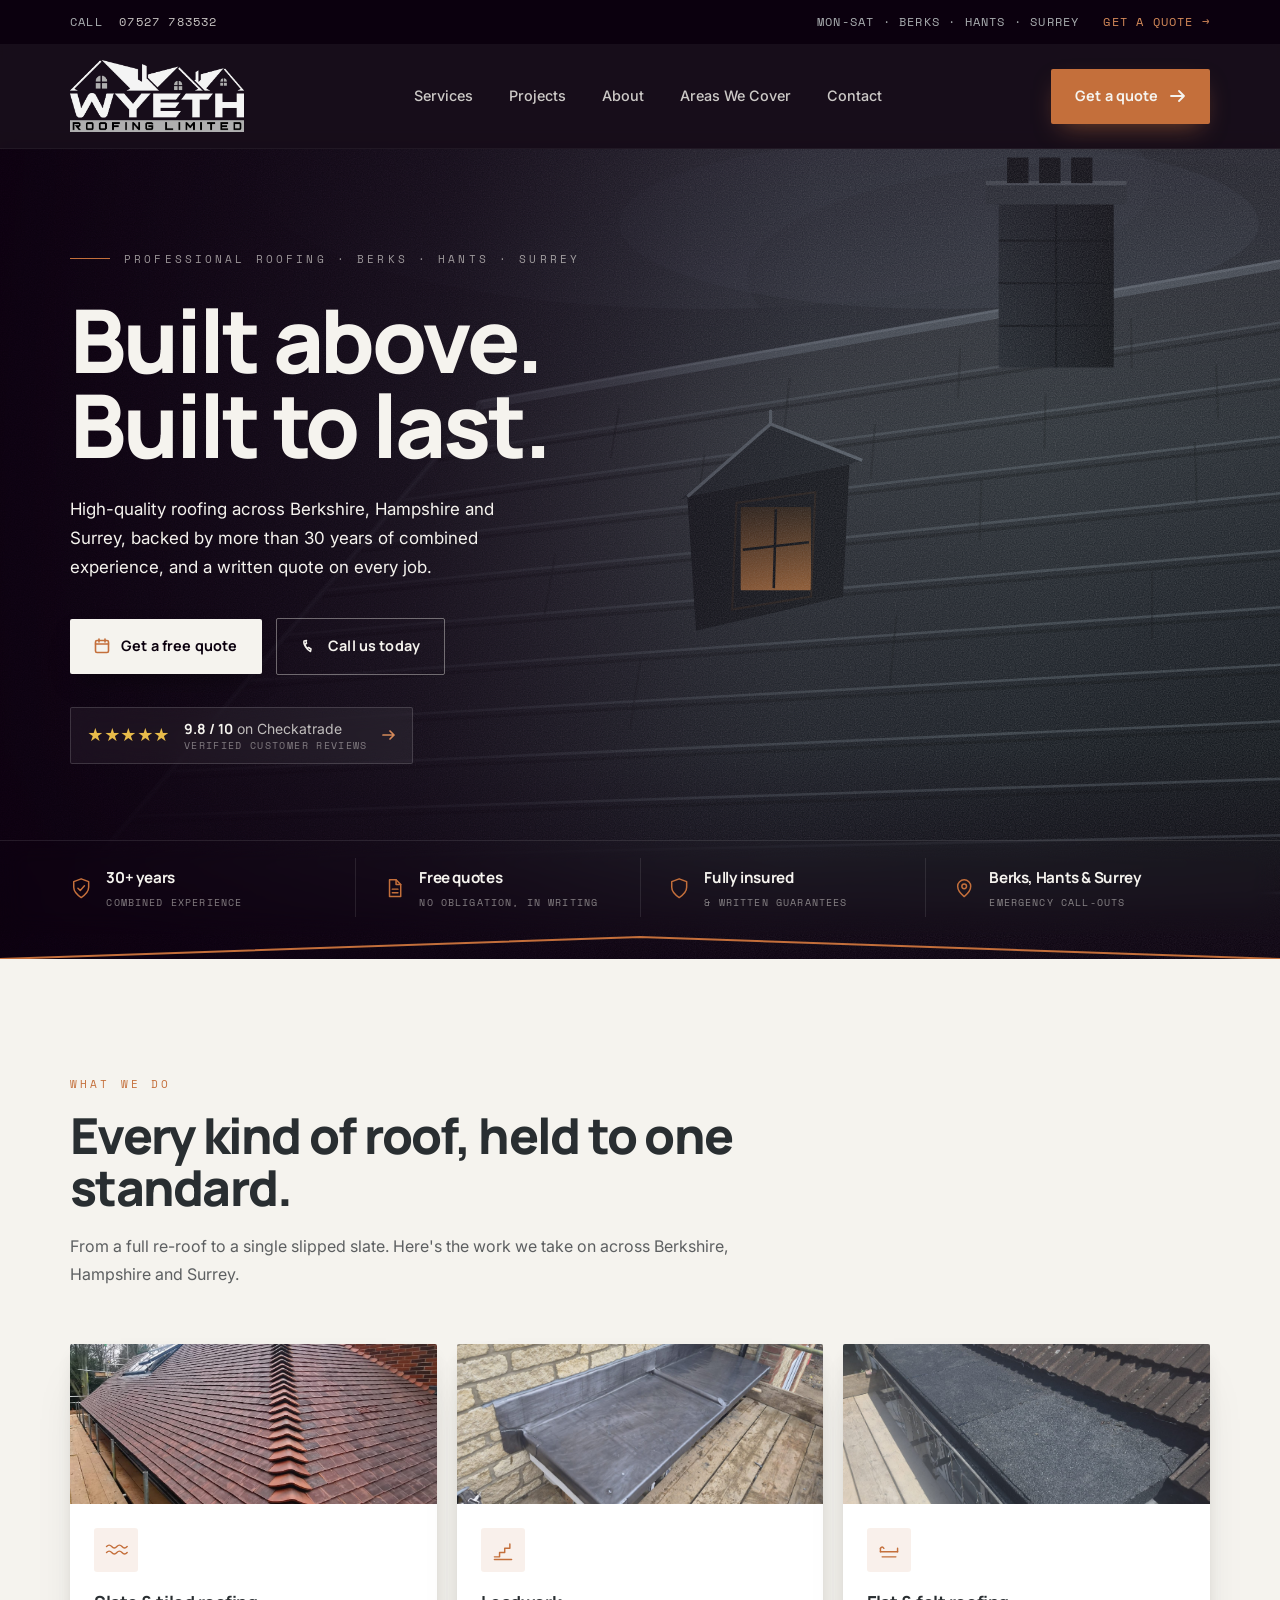
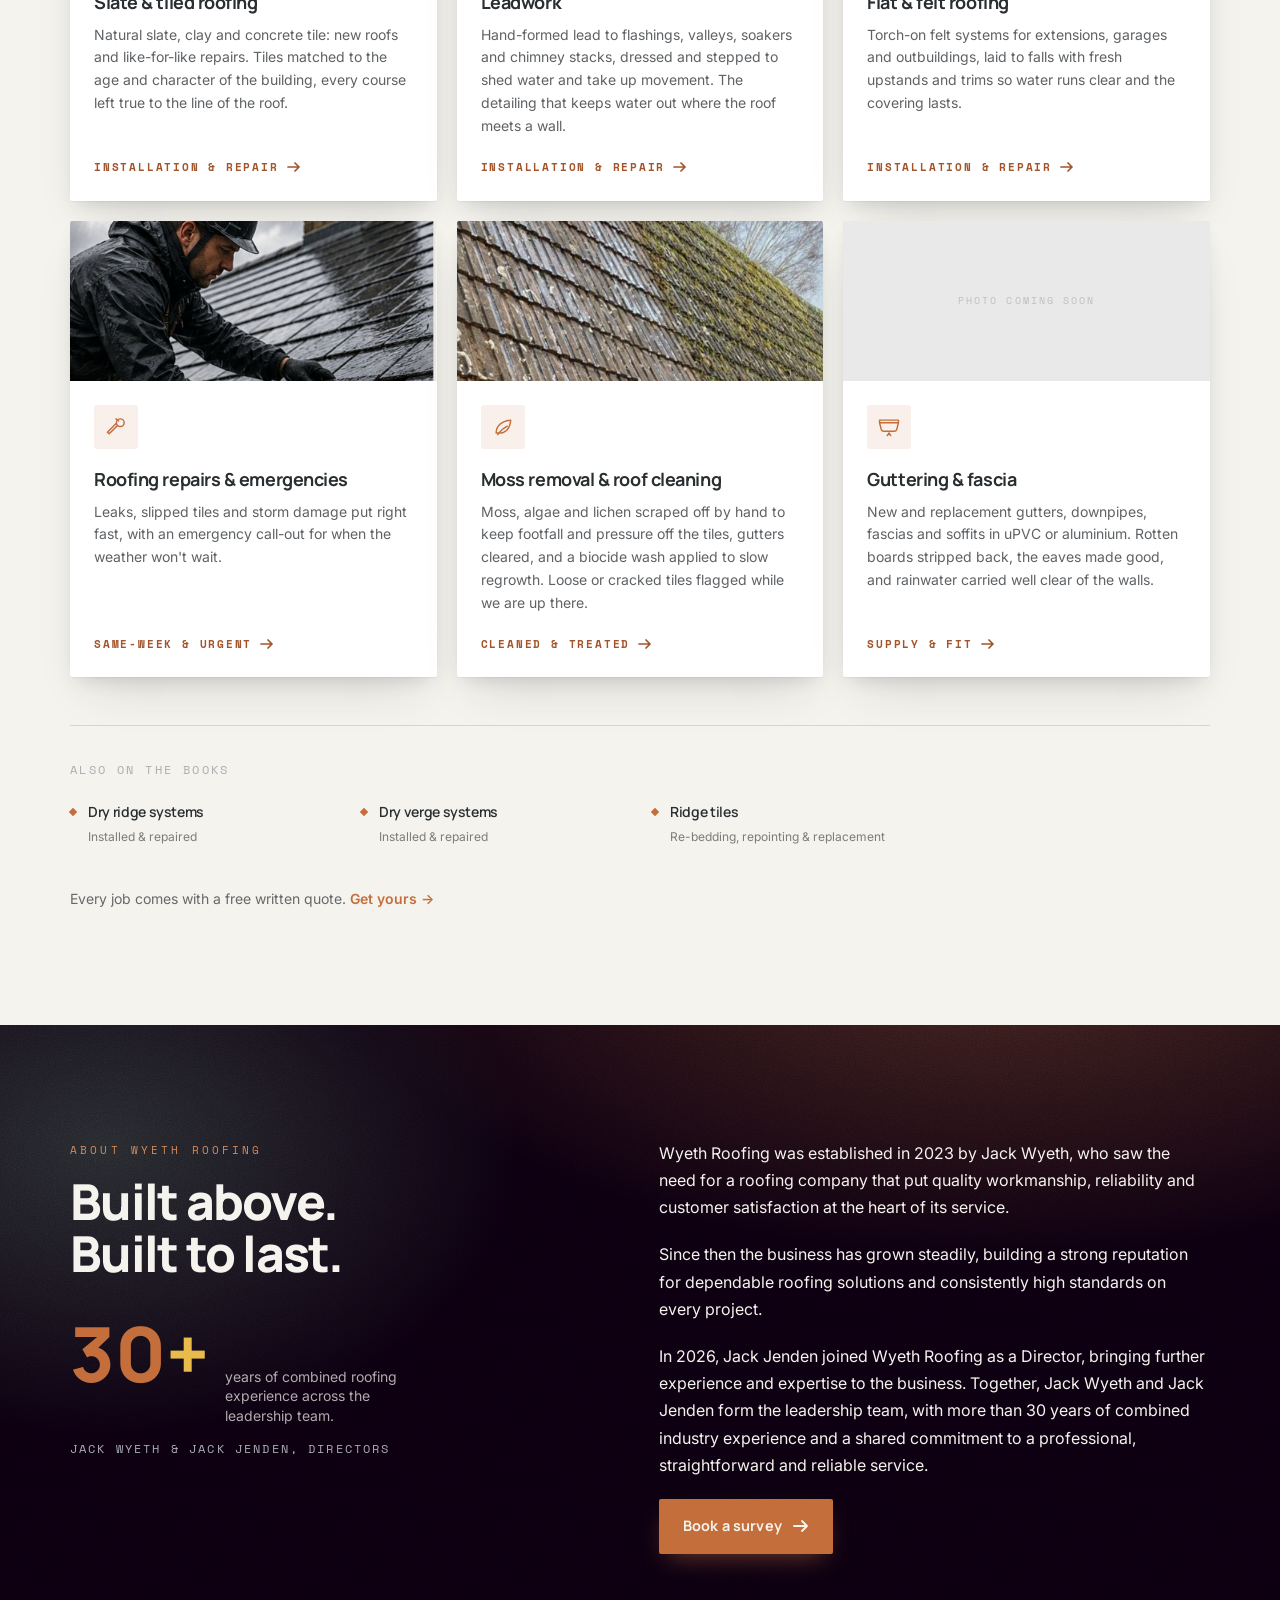
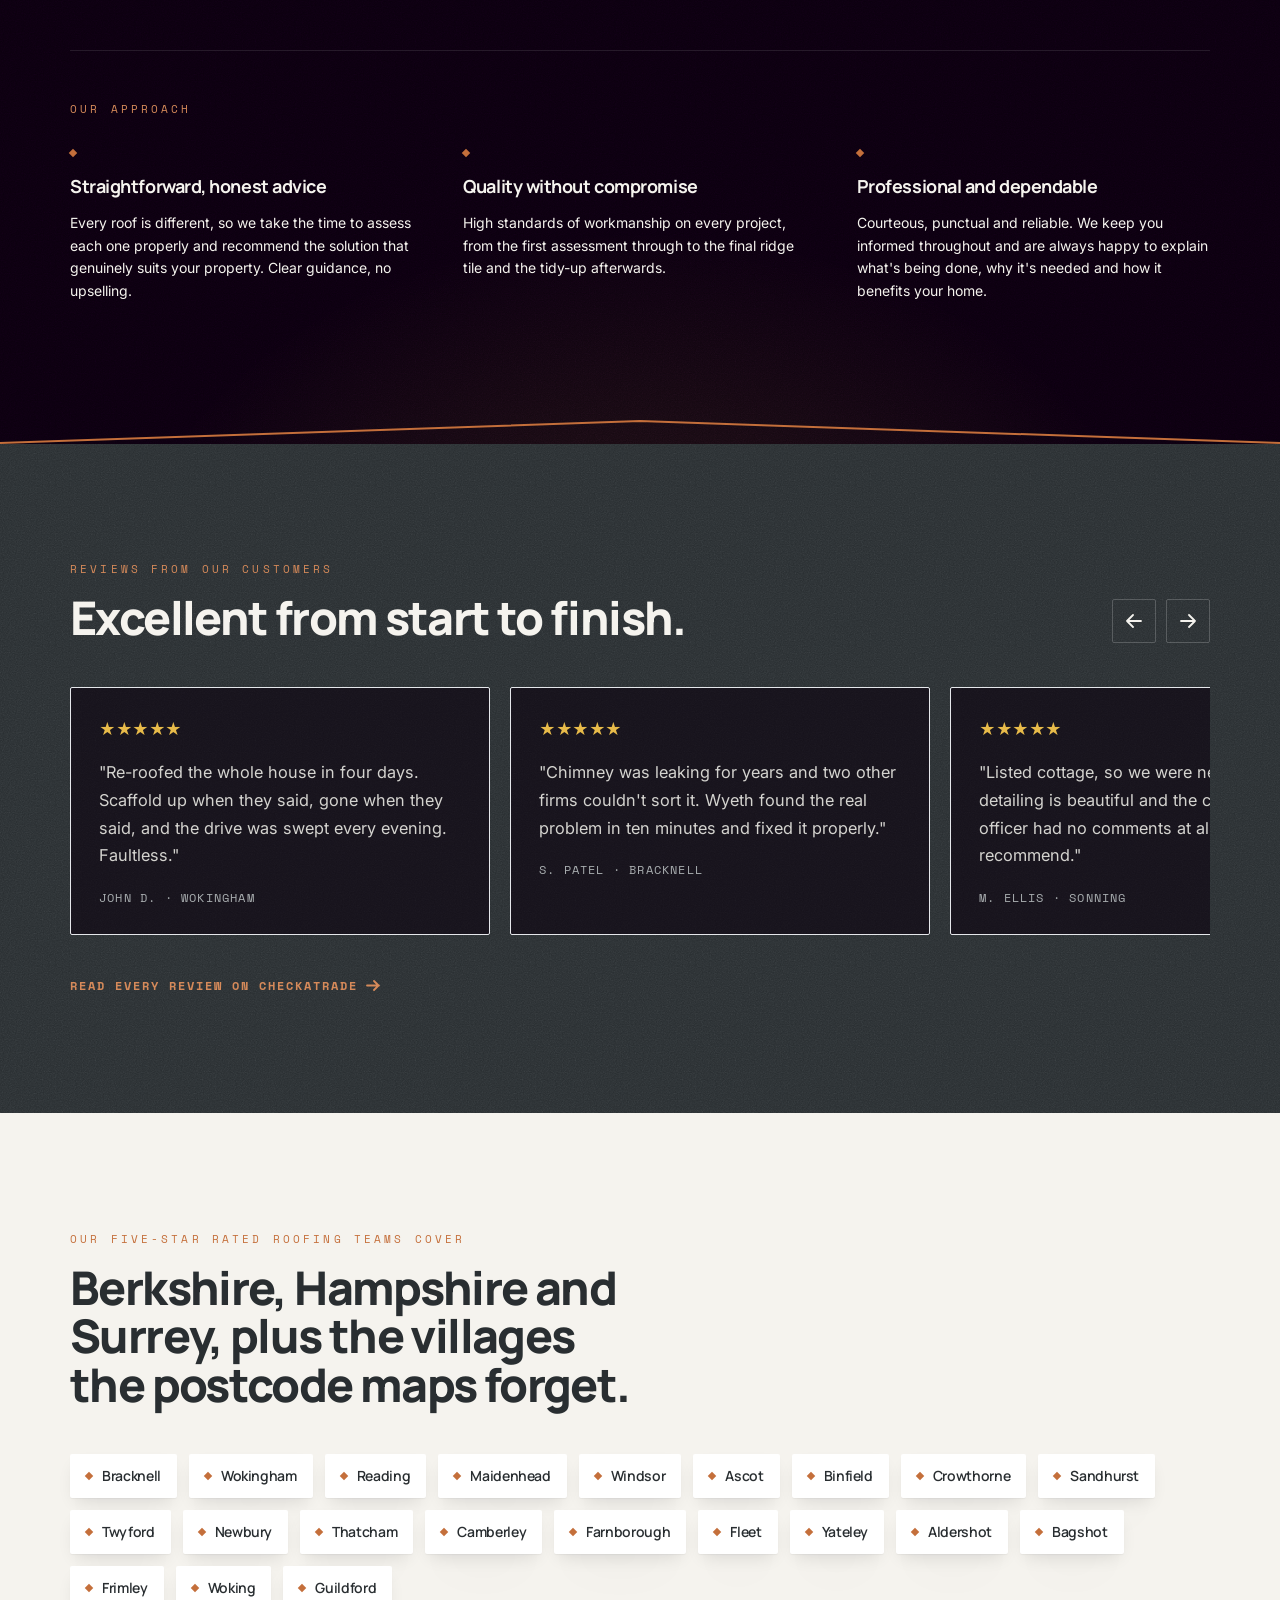
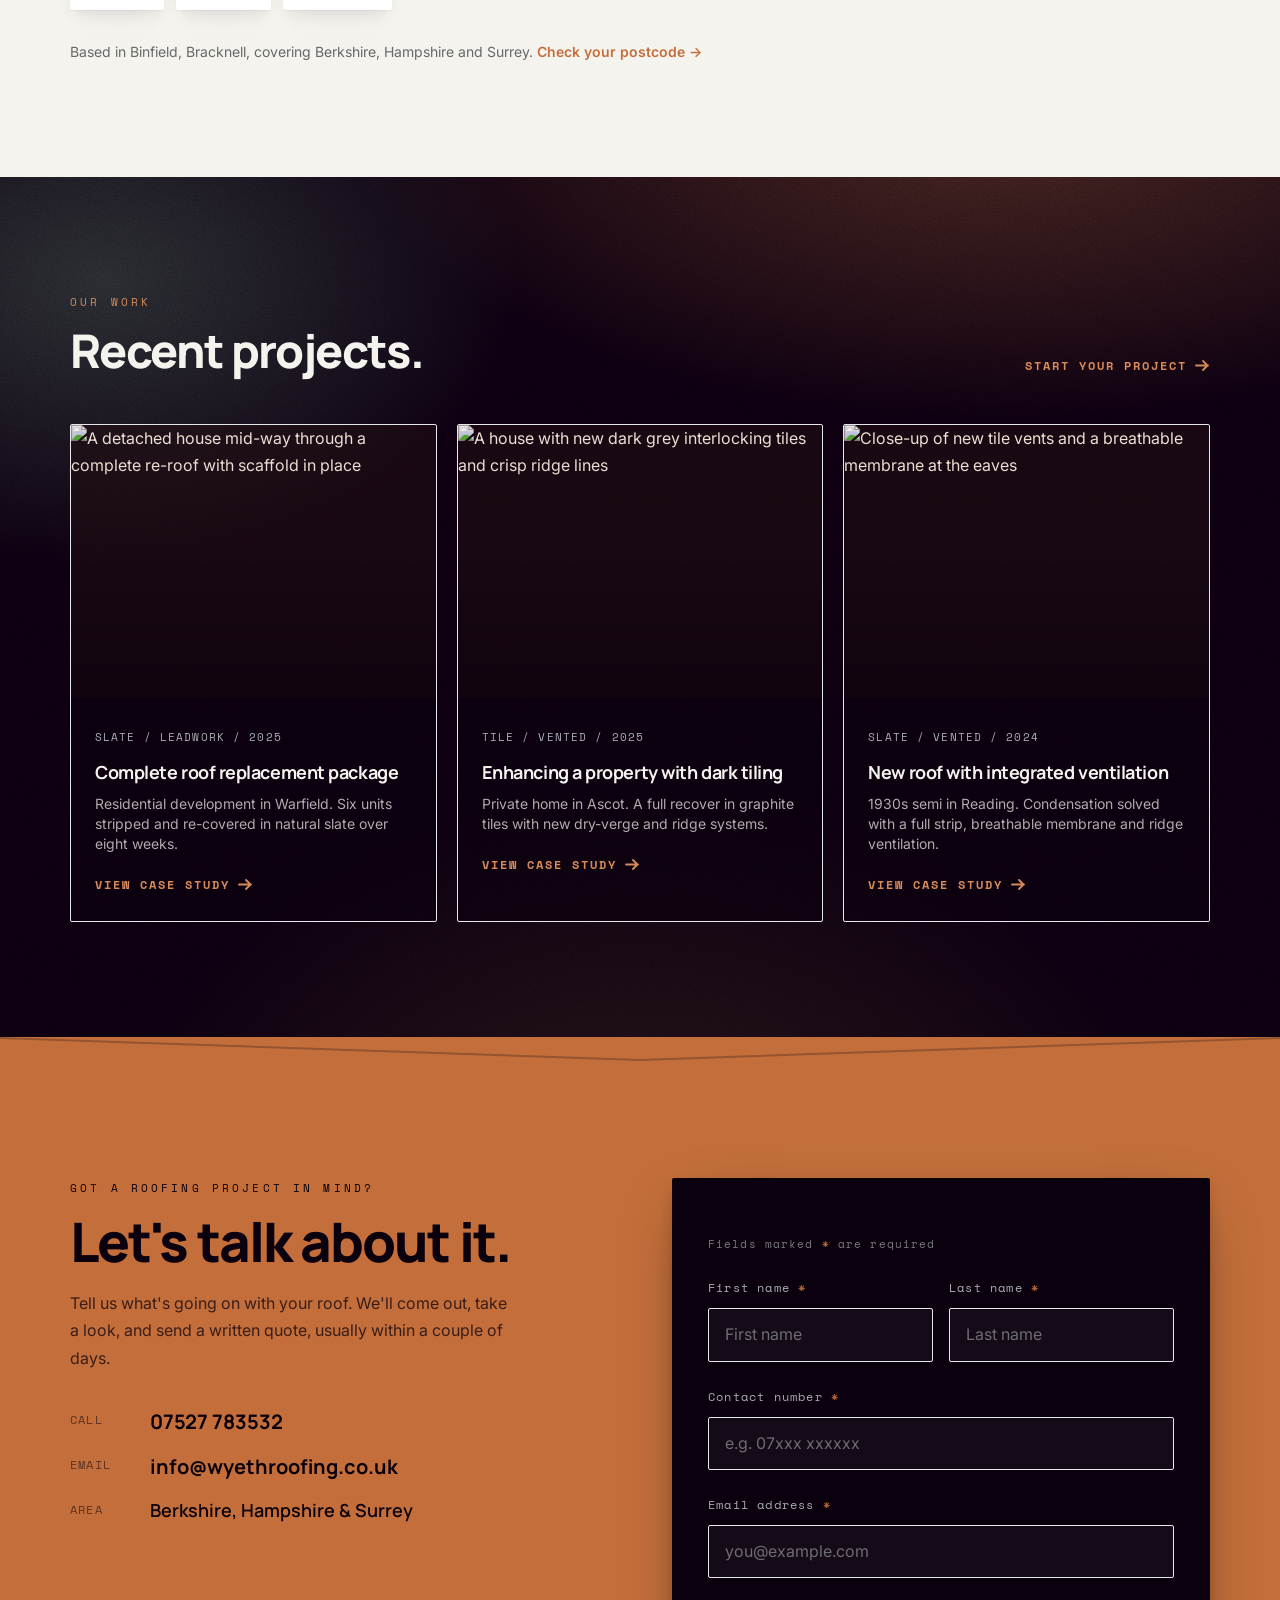
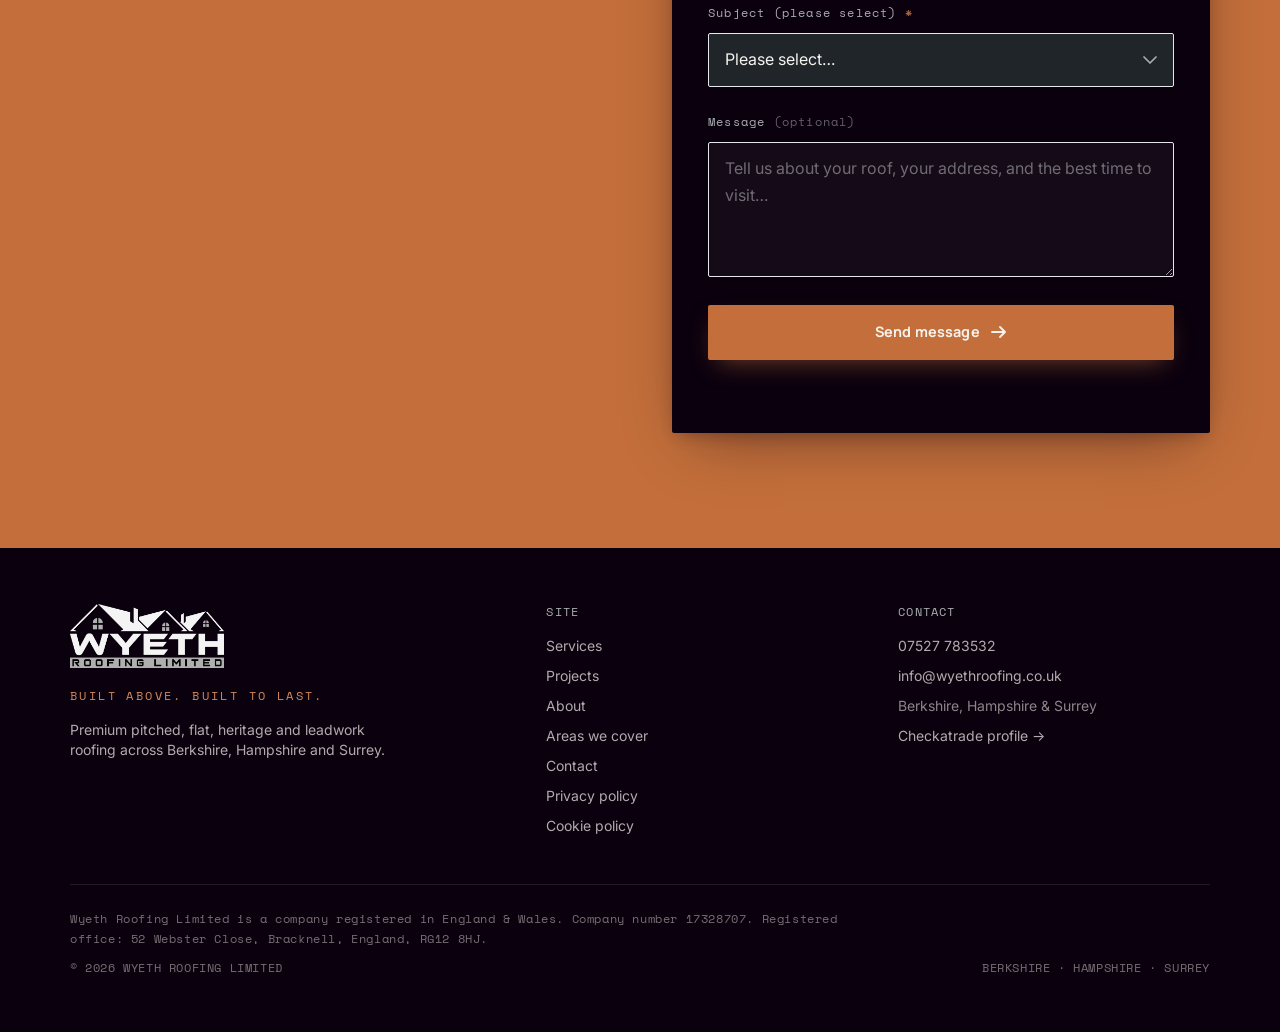
==== commit 76088df5: "Rework services grid: 6 tiles now Slate & tiled / Leadwork / Flat & felt / Repairs & emergencies / M" ====
--- a/index.html
+++ b/index.html
@@ -561,41 +561,7 @@
 
       <a href="#quote" class="svc reveal group flex flex-col overflow-hidden bg-white shadow-card rounded-sm transition-transform duration-300 ease-out hover:-translate-y-1 hover:shadow-card-hover focus-visible:outline focus-visible:outline-2 focus-visible:outline-copper">
         <div class="relative h-40 shrink-0 overflow-hidden bg-slate/10">
-          <img src="assets/services/pitched-roofing.jpg" alt="A slate pitched roof with dormer on a period stone house" loading="lazy" width="980" height="740"
-            class="absolute inset-0 h-full w-full object-cover transition-transform duration-500 ease-out group-hover:scale-[1.05]" />
-        </div>
-        <div class="flex flex-1 flex-col p-6">
-          <span class="svc-ic" aria-hidden="true">
-            <svg viewBox="0 0 28 28" fill="none" stroke="currentColor" stroke-width="1.7" stroke-linecap="round" stroke-linejoin="round"><path d="M3 13 14 4l11 9"/><path d="M6 13v11h16V13"/></svg>
-          </span>
-          <h3 class="mt-4 font-display font-bold text-lg tracking-tight">Pitched roofing</h3>
-          <p class="mt-2 text-sm text-slate/75 leading-relaxed">
-            New pitched roofs in natural slate and tile, plus repairs to failed sections, all left square, watertight and true to the line of the house.
-          </p>
-          <span class="svc-more !mt-auto pt-5">Installation &amp; repair<svg width="14" height="10" viewBox="0 0 14 10" fill="none" aria-hidden="true"><path d="M1 5h11M8 1l4 4-4 4" stroke="currentColor" stroke-width="1.7" stroke-linecap="round" stroke-linejoin="round"/></svg></span>
-        </div>
-      </a>
-
-      <a href="#quote" class="svc reveal group flex flex-col overflow-hidden bg-white shadow-card rounded-sm transition-transform duration-300 ease-out hover:-translate-y-1 hover:shadow-card-hover focus-visible:outline focus-visible:outline-2 focus-visible:outline-copper">
-        <div class="relative h-40 shrink-0 overflow-hidden bg-slate/10">
-          <img src="assets/services/roof-replacement.jpg" alt="A house mid re-roof with new battens, membrane and scaffold" loading="lazy" width="980" height="836"
-            class="absolute inset-0 h-full w-full object-cover transition-transform duration-500 ease-out group-hover:scale-[1.05]" />
-        </div>
-        <div class="flex flex-1 flex-col p-6">
-          <span class="svc-ic" aria-hidden="true">
-            <svg viewBox="0 0 28 28" fill="none" stroke="currentColor" stroke-width="1.7" stroke-linecap="round" stroke-linejoin="round"><path d="M3 14 14 5l11 9"/><path d="M14 25v-9"/><path d="M10 20l4-4 4 4"/></svg>
-          </span>
-          <h3 class="mt-4 font-display font-bold text-lg tracking-tight">Roof replacement</h3>
-          <p class="mt-2 text-sm text-slate/75 leading-relaxed">
-            A full strip and re-cover: new battens, breathable membrane and your choice of covering, with scaffold, waste and building-control sign-off handled.
-          </p>
-          <span class="svc-more !mt-auto pt-5">Full re-roofs<svg width="14" height="10" viewBox="0 0 14 10" fill="none" aria-hidden="true"><path d="M1 5h11M8 1l4 4-4 4" stroke="currentColor" stroke-width="1.7" stroke-linecap="round" stroke-linejoin="round"/></svg></span>
-        </div>
-      </a>
-
-      <a href="#quote" class="svc reveal group flex flex-col overflow-hidden bg-white shadow-card rounded-sm transition-transform duration-300 ease-out hover:-translate-y-1 hover:shadow-card-hover focus-visible:outline focus-visible:outline-2 focus-visible:outline-copper">
-        <div class="relative h-40 shrink-0 overflow-hidden bg-slate/10">
-          <img src="assets/services/slate-tiled-roofing.jpg" alt="A weathered natural-slate roof with clay ridge and chimney" loading="lazy" width="980" height="833"
+          <img src="assets/services/slate-tiled-roofing.jpg" alt="A newly laid natural-slate and tile roof on a stone house" loading="lazy" width="980" height="551"
             class="absolute inset-0 h-full w-full object-cover transition-transform duration-500 ease-out group-hover:scale-[1.05]" />
         </div>
         <div class="flex flex-1 flex-col p-6">
@@ -604,7 +570,7 @@
           </span>
           <h3 class="mt-4 font-display font-bold text-lg tracking-tight">Slate &amp; tiled roofing</h3>
           <p class="mt-2 text-sm text-slate/75 leading-relaxed">
-            Natural slate, clay and concrete tile. New roofs and like-for-like repairs, matched to the age and character of the building.
+            Natural slate, clay and concrete tile: new roofs and like-for-like repairs. Tiles matched to the age and character of the building, every course left true to the line of the roof.
           </p>
           <span class="svc-more !mt-auto pt-5">Installation &amp; repair<svg width="14" height="10" viewBox="0 0 14 10" fill="none" aria-hidden="true"><path d="M1 5h11M8 1l4 4-4 4" stroke="currentColor" stroke-width="1.7" stroke-linecap="round" stroke-linejoin="round"/></svg></span>
         </div>
@@ -612,7 +578,24 @@
 
       <a href="#quote" class="svc reveal group flex flex-col overflow-hidden bg-white shadow-card rounded-sm transition-transform duration-300 ease-out hover:-translate-y-1 hover:shadow-card-hover focus-visible:outline focus-visible:outline-2 focus-visible:outline-copper">
         <div class="relative h-40 shrink-0 overflow-hidden bg-slate/10">
-          <img src="assets/services/flat-felt-roofing.jpg" alt="A modern flat felt roof on a rendered single-storey extension" loading="lazy" width="980" height="836"
+          <img src="assets/services/leadwork.jpg" alt="Hand-formed lead trays and flashing dressed against a brick wall" loading="lazy" width="980" height="551"
+            class="absolute inset-0 h-full w-full object-cover transition-transform duration-500 ease-out group-hover:scale-[1.05]" />
+        </div>
+        <div class="flex flex-1 flex-col p-6">
+          <span class="svc-ic" aria-hidden="true">
+            <svg viewBox="0 0 28 28" fill="none" stroke="currentColor" stroke-width="1.7" stroke-linecap="round" stroke-linejoin="round"><path d="M4 22h6v-5h6v-5h6V7"/><path d="M4 25h20"/></svg>
+          </span>
+          <h3 class="mt-4 font-display font-bold text-lg tracking-tight">Leadwork</h3>
+          <p class="mt-2 text-sm text-slate/75 leading-relaxed">
+            Hand-formed lead to flashings, valleys, soakers and chimney stacks, dressed and stepped to shed water and take up movement. The detailing that keeps water out where the roof meets a wall.
+          </p>
+          <span class="svc-more !mt-auto pt-5">Installation &amp; repair<svg width="14" height="10" viewBox="0 0 14 10" fill="none" aria-hidden="true"><path d="M1 5h11M8 1l4 4-4 4" stroke="currentColor" stroke-width="1.7" stroke-linecap="round" stroke-linejoin="round"/></svg></span>
+        </div>
+      </a>
+
+      <a href="#quote" class="svc reveal group flex flex-col overflow-hidden bg-white shadow-card rounded-sm transition-transform duration-300 ease-out hover:-translate-y-1 hover:shadow-card-hover focus-visible:outline focus-visible:outline-2 focus-visible:outline-copper">
+        <div class="relative h-40 shrink-0 overflow-hidden bg-slate/10">
+          <img src="assets/services/flat-felt-roofing.jpg" alt="A newly finished flat felt roof laid to falls with fresh upstands" loading="lazy" width="980" height="551"
             class="absolute inset-0 h-full w-full object-cover transition-transform duration-500 ease-out group-hover:scale-[1.05]" />
         </div>
         <div class="flex flex-1 flex-col p-6">
@@ -621,24 +604,7 @@
           </span>
           <h3 class="mt-4 font-display font-bold text-lg tracking-tight">Flat &amp; felt roofing</h3>
           <p class="mt-2 text-sm text-slate/75 leading-relaxed">
-            Felt roofing installed and repaired on extensions, garages and outbuildings, using hard-wearing systems built to shed water and last.
-          </p>
-          <span class="svc-more !mt-auto pt-5">Installation &amp; repair<svg width="14" height="10" viewBox="0 0 14 10" fill="none" aria-hidden="true"><path d="M1 5h11M8 1l4 4-4 4" stroke="currentColor" stroke-width="1.7" stroke-linecap="round" stroke-linejoin="round"/></svg></span>
-        </div>
-      </a>
-
-      <a href="#quote" class="svc reveal group flex flex-col overflow-hidden bg-white shadow-card rounded-sm transition-transform duration-300 ease-out hover:-translate-y-1 hover:shadow-card-hover focus-visible:outline focus-visible:outline-2 focus-visible:outline-copper">
-        <div class="relative h-40 shrink-0 overflow-hidden bg-slate/10">
-          <img src="assets/services/leadwork.jpg" alt="Stepped lead flashing dressed against a stone chimney on a slate roof" loading="lazy" width="980" height="832"
-            class="absolute inset-0 h-full w-full object-cover transition-transform duration-500 ease-out group-hover:scale-[1.05]" />
-        </div>
-        <div class="flex flex-1 flex-col p-6">
-          <span class="svc-ic" aria-hidden="true">
-            <svg viewBox="0 0 28 28" fill="none" stroke="currentColor" stroke-width="1.7" stroke-linecap="round" stroke-linejoin="round"><path d="M4 22h6v-5h6v-5h6V7"/><path d="M4 25h20"/></svg>
-          </span>
-          <h3 class="mt-4 font-display font-bold text-lg tracking-tight">Leadwork</h3>
-          <p class="mt-2 text-sm text-slate/75 leading-relaxed">
-            Hand-formed lead to flashings, valleys, soakers and chimney stacks. The detailing that keeps water out where the roof meets a wall.
+            Torch-on felt systems for extensions, garages and outbuildings, laid to falls with fresh upstands and trims so water runs clear and the covering lasts.
           </p>
           <span class="svc-more !mt-auto pt-5">Installation &amp; repair<svg width="14" height="10" viewBox="0 0 14 10" fill="none" aria-hidden="true"><path d="M1 5h11M8 1l4 4-4 4" stroke="currentColor" stroke-width="1.7" stroke-linecap="round" stroke-linejoin="round"/></svg></span>
         </div>
@@ -658,6 +624,39 @@
             Leaks, slipped tiles and storm damage put right fast, with an emergency call-out for when the weather won't wait.
           </p>
           <span class="svc-more !mt-auto pt-5">Same-week &amp; urgent<svg width="14" height="10" viewBox="0 0 14 10" fill="none" aria-hidden="true"><path d="M1 5h11M8 1l4 4-4 4" stroke="currentColor" stroke-width="1.7" stroke-linecap="round" stroke-linejoin="round"/></svg></span>
+        </div>
+      </a>
+
+      <a href="#quote" class="svc reveal group flex flex-col overflow-hidden bg-white shadow-card rounded-sm transition-transform duration-300 ease-out hover:-translate-y-1 hover:shadow-card-hover focus-visible:outline focus-visible:outline-2 focus-visible:outline-copper">
+        <div class="relative h-40 shrink-0 overflow-hidden bg-slate/10">
+          <img src="assets/services/moss-removal-roof-cleaning.jpg" alt="A tiled roof part-cleared of moss, showing clean tile against mossy tile" loading="lazy" width="980" height="551"
+            class="absolute inset-0 h-full w-full object-cover transition-transform duration-500 ease-out group-hover:scale-[1.05]" />
+        </div>
+        <div class="flex flex-1 flex-col p-6">
+          <span class="svc-ic" aria-hidden="true">
+            <svg viewBox="0 0 28 28" fill="none" stroke="currentColor" stroke-width="1.7" stroke-linecap="round" stroke-linejoin="round"><path d="M6 21c0-8 6-14 17-15-1 11-7 16-15 15Z"/><path d="M8 23c3-5 7-8 11-10"/></svg>
+          </span>
+          <h3 class="mt-4 font-display font-bold text-lg tracking-tight">Moss removal &amp; roof cleaning</h3>
+          <p class="mt-2 text-sm text-slate/75 leading-relaxed">
+            Moss, algae and lichen scraped off by hand to keep footfall and pressure off the tiles, gutters cleared, and a biocide wash applied to slow regrowth. Loose or cracked tiles flagged while we are up there.
+          </p>
+          <span class="svc-more !mt-auto pt-5">Cleaned &amp; treated<svg width="14" height="10" viewBox="0 0 14 10" fill="none" aria-hidden="true"><path d="M1 5h11M8 1l4 4-4 4" stroke="currentColor" stroke-width="1.7" stroke-linecap="round" stroke-linejoin="round"/></svg></span>
+        </div>
+      </a>
+
+      <a href="#quote" class="svc reveal group flex flex-col overflow-hidden bg-white shadow-card rounded-sm transition-transform duration-300 ease-out hover:-translate-y-1 hover:shadow-card-hover focus-visible:outline focus-visible:outline-2 focus-visible:outline-copper">
+        <div class="relative h-40 shrink-0 overflow-hidden bg-slate/10 flex items-center justify-center">
+          <span class="font-mono text-[0.65rem] tracking-[0.2em] uppercase text-steel/70">Photo coming soon</span>
+        </div>
+        <div class="flex flex-1 flex-col p-6">
+          <span class="svc-ic" aria-hidden="true">
+            <svg viewBox="0 0 28 28" fill="none" stroke="currentColor" stroke-width="1.7" stroke-linecap="round" stroke-linejoin="round"><path d="M3 9h22l-2 8a3 3 0 0 1-3 2H8a3 3 0 0 1-3-2Z"/><path d="M3 9V6h22v3"/><path d="M12 24l2-3 2 3"/></svg>
+          </span>
+          <h3 class="mt-4 font-display font-bold text-lg tracking-tight">Guttering &amp; fascia</h3>
+          <p class="mt-2 text-sm text-slate/75 leading-relaxed">
+            New and replacement gutters, downpipes, fascias and soffits in uPVC or aluminium. Rotten boards stripped back, the eaves made good, and rainwater carried well clear of the walls.
+          </p>
+          <span class="svc-more !mt-auto pt-5">Supply &amp; fit<svg width="14" height="10" viewBox="0 0 14 10" fill="none" aria-hidden="true"><path d="M1 5h11M8 1l4 4-4 4" stroke="currentColor" stroke-width="1.7" stroke-linecap="round" stroke-linejoin="round"/></svg></span>
         </div>
       </a>
     </div>
@@ -677,10 +676,6 @@
         <li class="flex gap-3">
           <span class="mt-[7px] h-1.5 w-1.5 bg-copper rotate-45 shrink-0" aria-hidden="true"></span>
           <span><span class="block font-display font-semibold text-sm tracking-tight">Ridge tiles</span><span class="text-xs text-slate/60">Re-bedding, repointing &amp; replacement</span></span>
-        </li>
-        <li class="flex gap-3">
-          <span class="mt-[7px] h-1.5 w-1.5 bg-copper rotate-45 shrink-0" aria-hidden="true"></span>
-          <span><span class="block font-display font-semibold text-sm tracking-tight">Moss removal &amp; roof cleaning</span><span class="text-xs text-slate/60">Hand-scraped, gutters cleared</span></span>
         </li>
       </ul>
     </div>
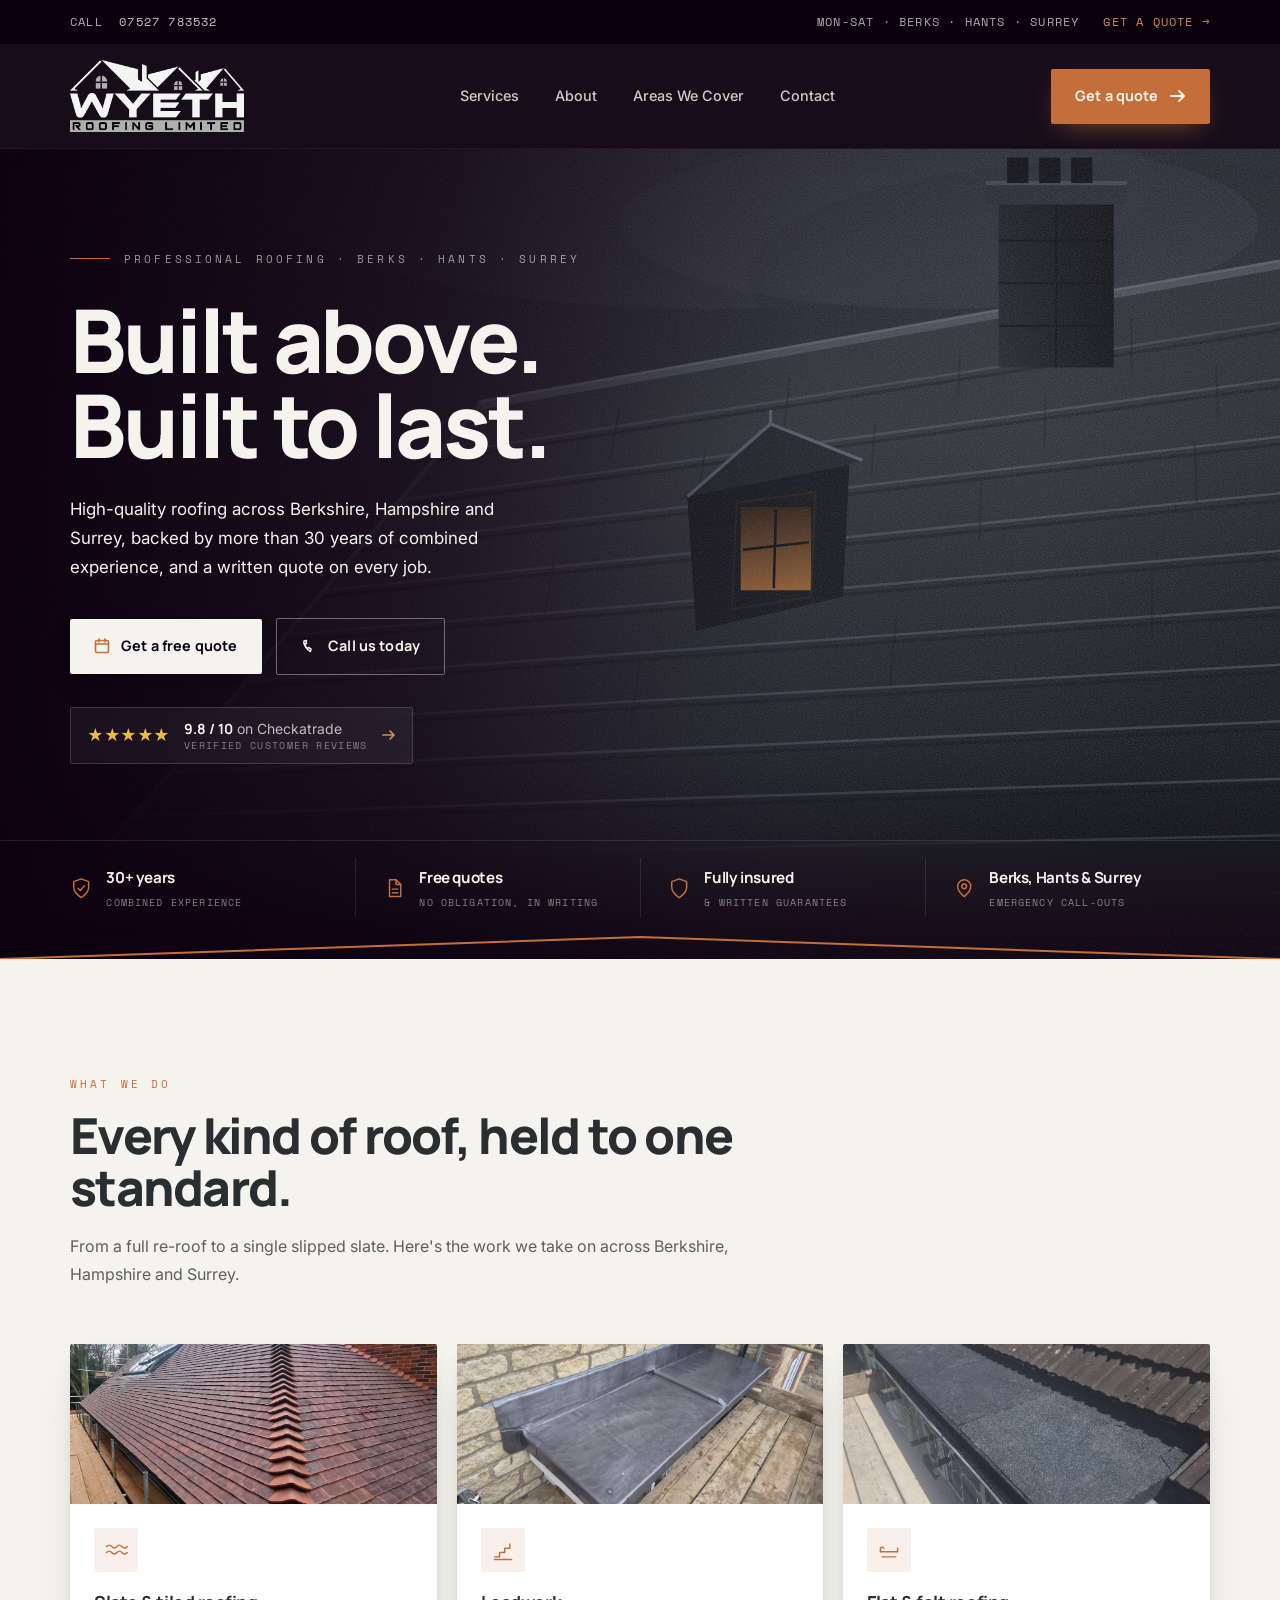
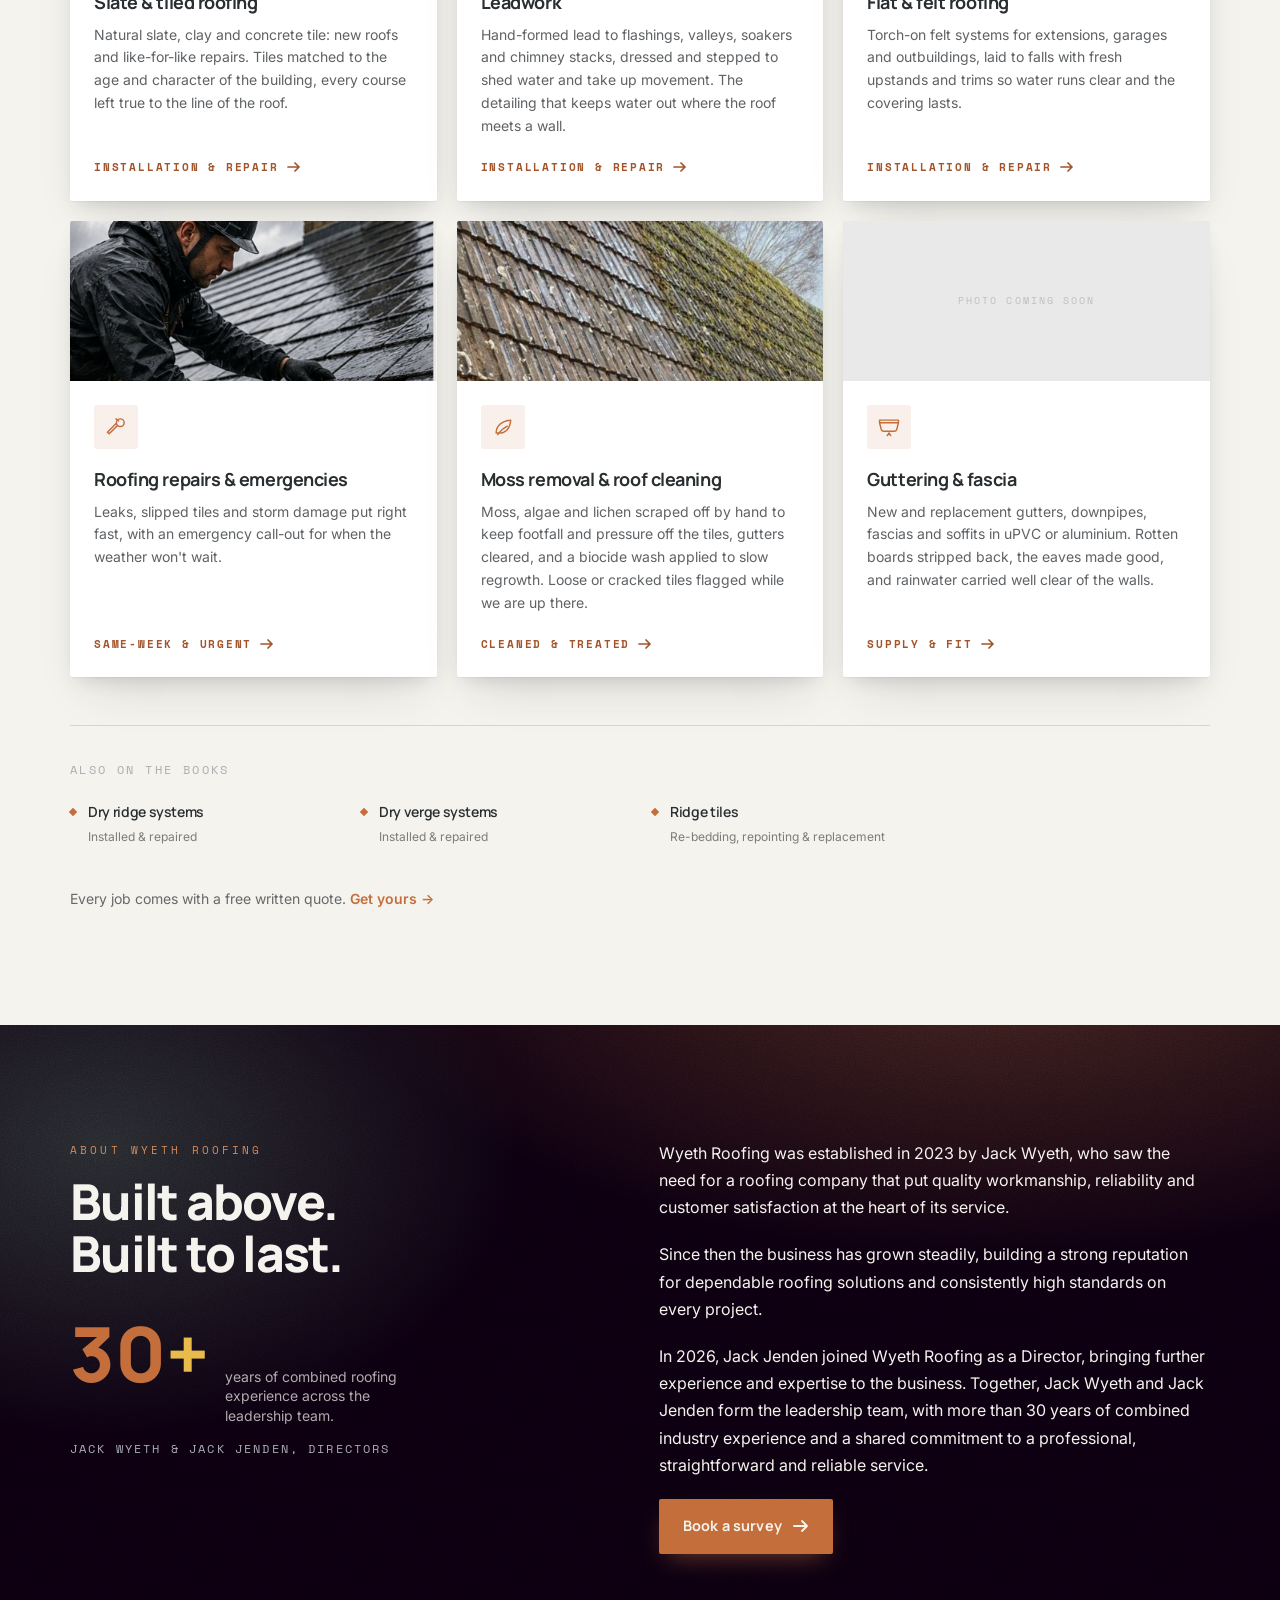
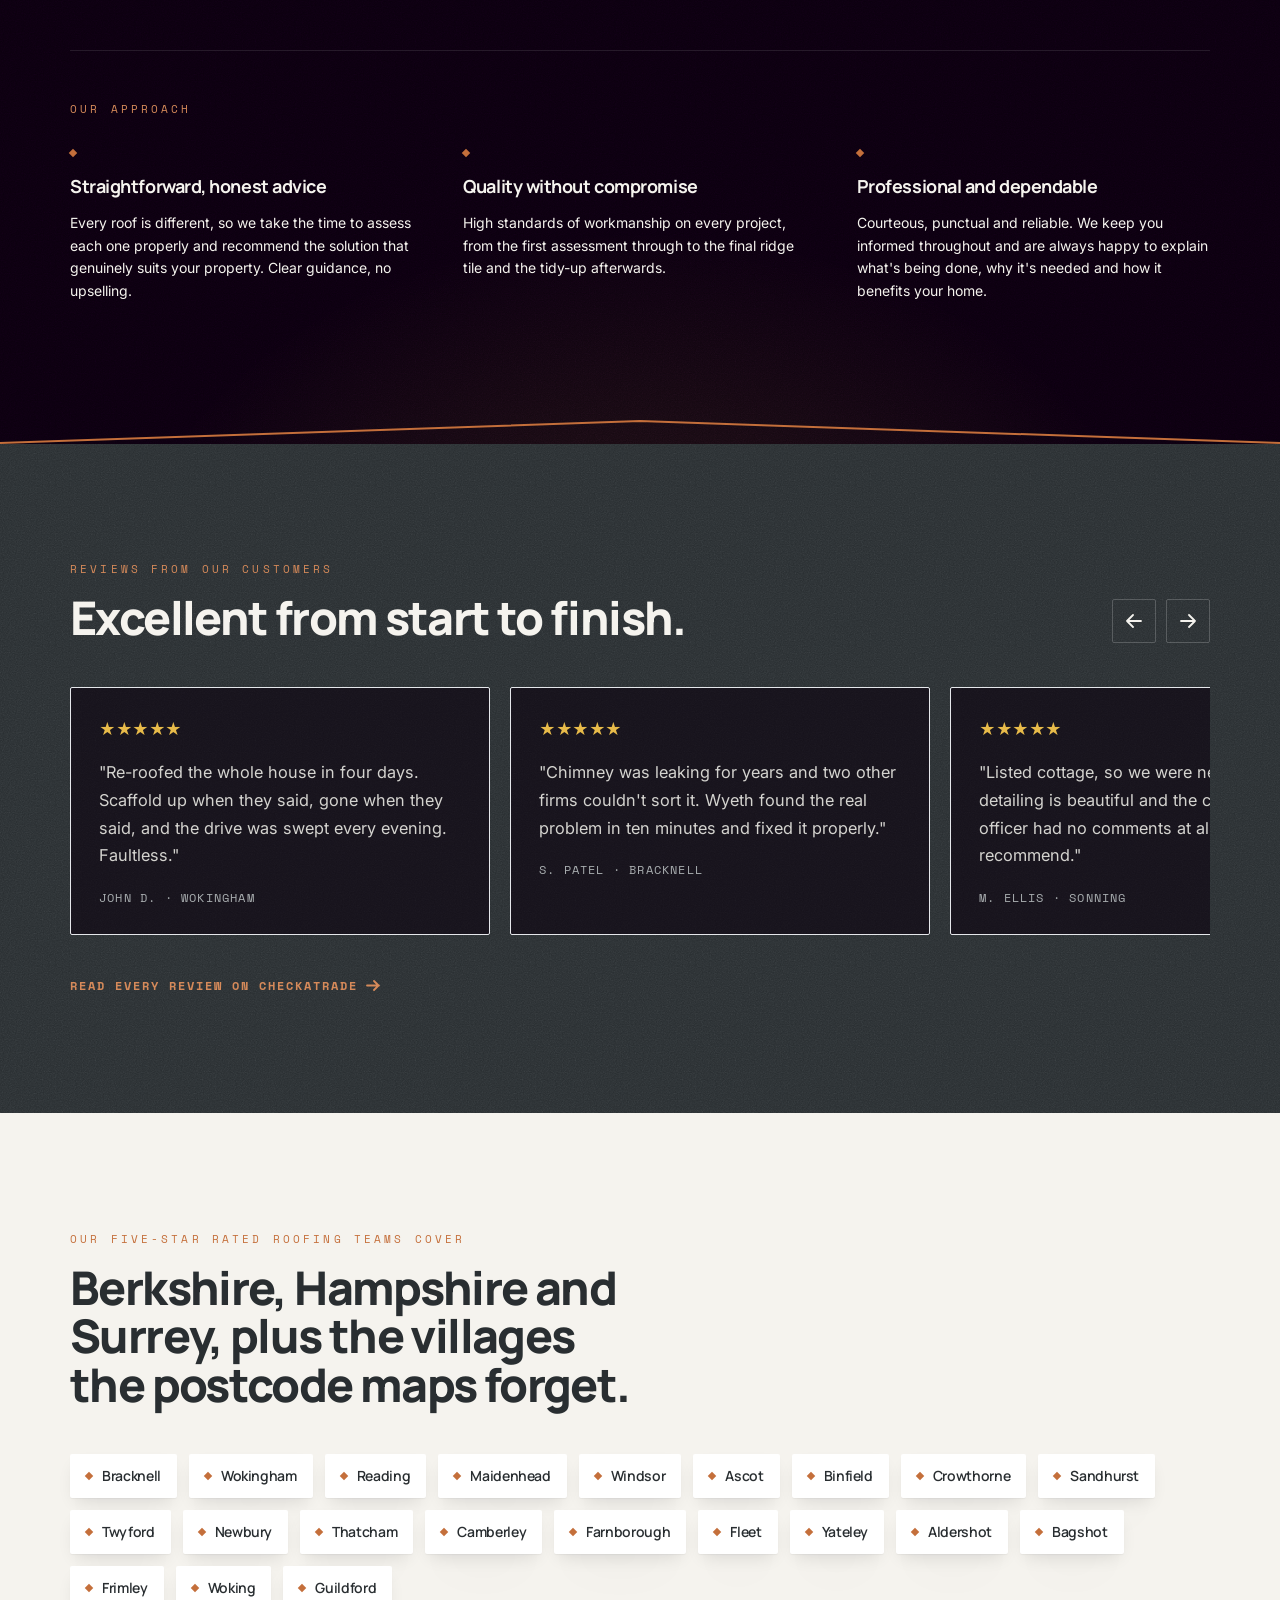
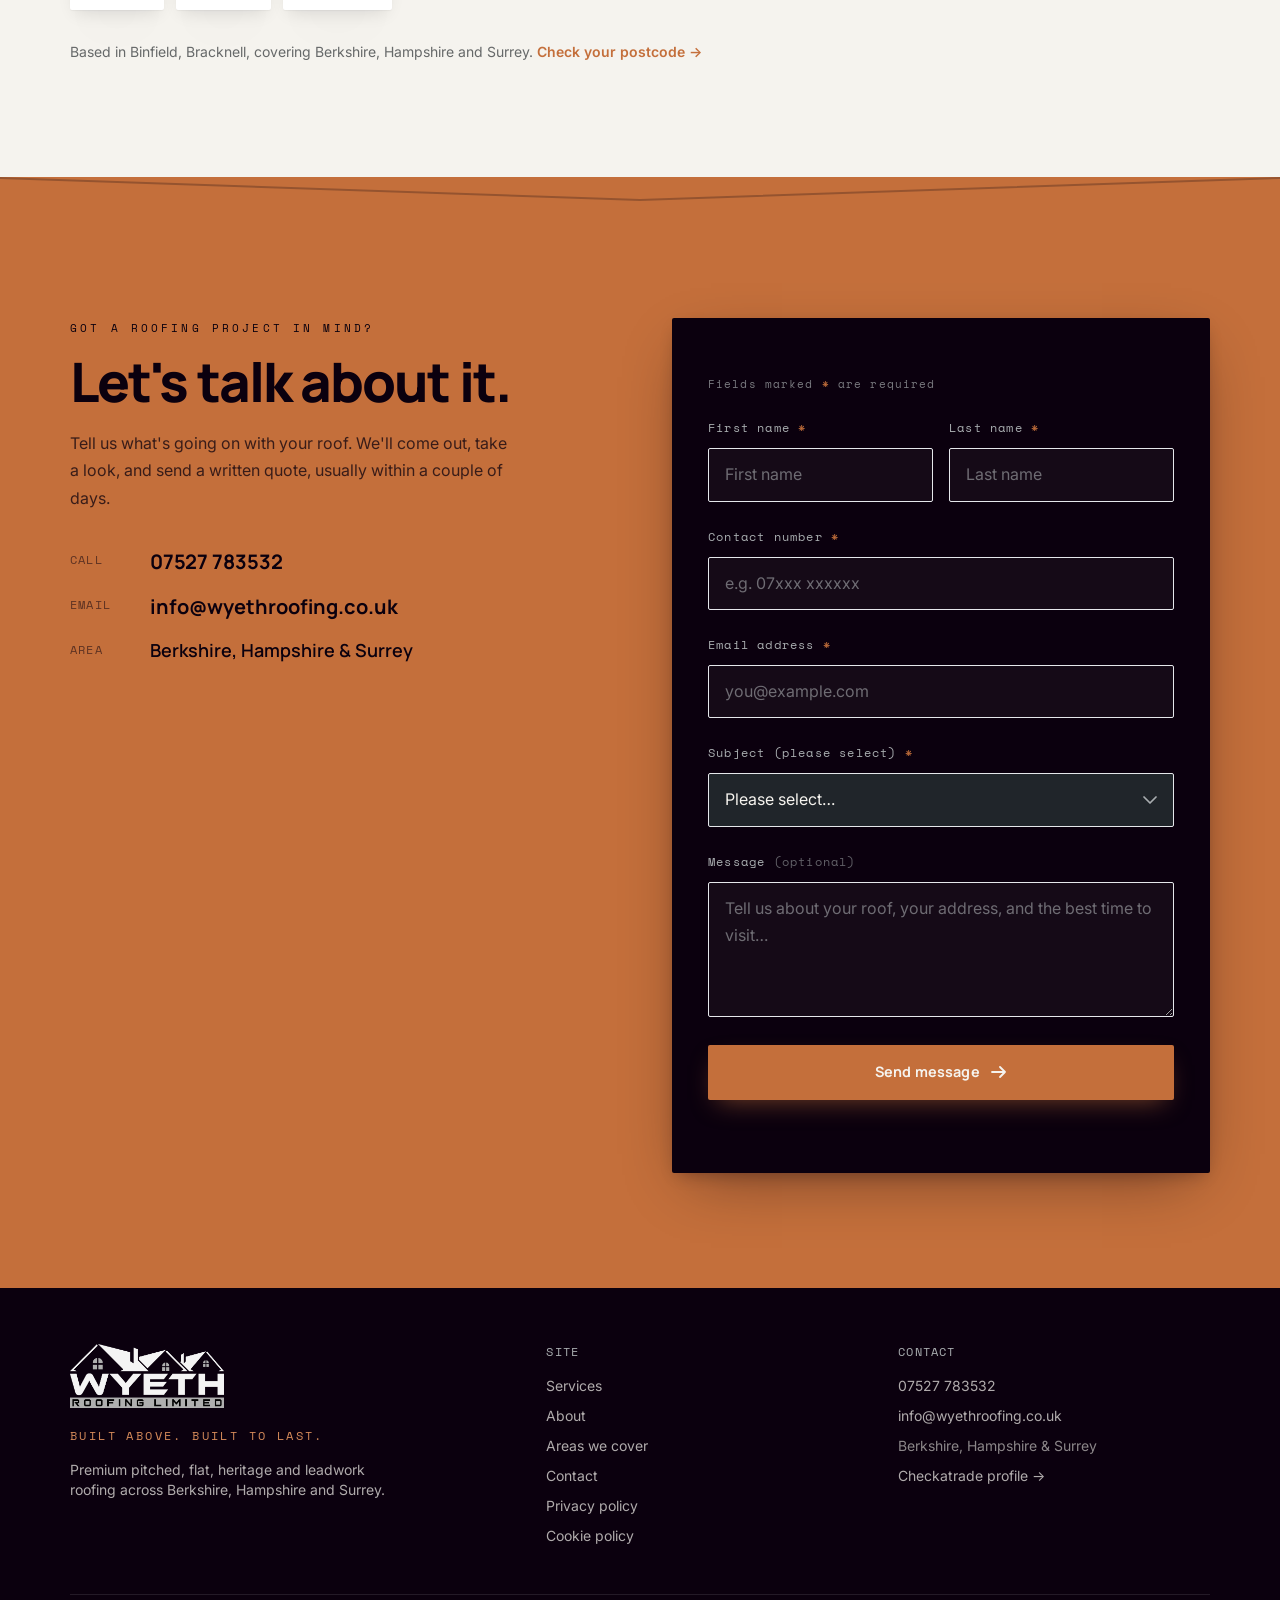
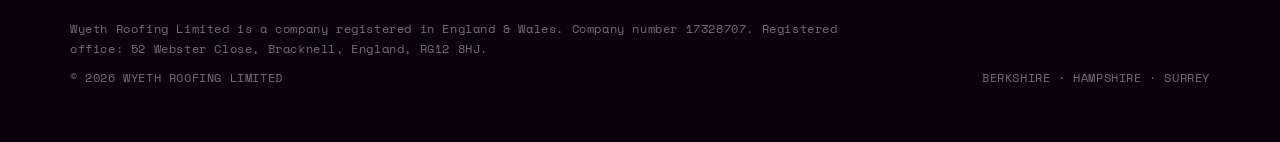
==== commit d6ec2c5e: "Hide the Projects / 'Our work' section (placeholder content, no real case studies yet) Section marku" ====
--- a/index.html
+++ b/index.html
@@ -306,7 +306,7 @@
 
     <div class="hidden lg:flex items-center gap-7 xl:gap-9">
       <a href="#services" class="navlink">Services</a>
-      <a href="#work" class="navlink">Projects</a>
+      <!-- <a href="#work" class="navlink">Projects</a> -->
       <a href="#about" class="navlink">About</a>
       <a href="#areas" class="navlink">Areas We Cover</a>
       <a href="#contact" class="navlink">Contact</a>
@@ -326,7 +326,7 @@
   <div id="mobile-menu" class="lg:hidden hidden border-t border-white/8 bg-obsidian">
     <nav class="mx-auto max-w-[1180px] px-5 py-4 flex flex-col" aria-label="Mobile">
       <a href="#services" class="py-3 border-b border-white/6 font-display font-semibold text-warmwhite/85">Services</a>
-      <a href="#work" class="py-3 border-b border-white/6 font-display font-semibold text-warmwhite/85">Projects</a>
+      <!-- <a href="#work" class="py-3 border-b border-white/6 font-display font-semibold text-warmwhite/85">Projects</a> -->
       <a href="#about" class="py-3 border-b border-white/6 font-display font-semibold text-warmwhite/85">About</a>
       <a href="#areas" class="py-3 border-b border-white/6 font-display font-semibold text-warmwhite/85">Areas We Cover</a>
       <a href="#contact" class="py-3 font-display font-semibold text-warmwhite/85">Contact</a>
@@ -875,7 +875,8 @@
   </div>
 </section>
 
-<!-- ================= OUR WORK ================= -->
+<!-- ================= OUR WORK — hidden 2026-09-01 at client request (placeholder content; restore when real project photos + case studies exist) ================= -->
+<!--
 <section id="work" class="atmos grain text-warmwhite relative overflow-hidden">
   <div class="relative z-10 mx-auto max-w-[1180px] px-5" style="padding-top: var(--space-section); padding-bottom: var(--space-section);">
     <div class="flex flex-wrap items-end justify-between gap-6">
@@ -939,6 +940,7 @@
     </div>
   </div>
 </section>
+-->
 
 <!-- ================= FINAL CTA + CONTACT ================= -->
 <section id="quote" class="bg-copper text-obsidian relative overflow-hidden">
@@ -1084,7 +1086,7 @@
         <p class="font-mono text-xs tracking-widest text-steel">SITE</p>
         <ul class="mt-4 space-y-2.5 text-sm">
           <li><a href="#services" class="hover:text-copper transition-colors">Services</a></li>
-          <li><a href="#work" class="hover:text-copper transition-colors">Projects</a></li>
+          <!-- <li><a href="#work" class="hover:text-copper transition-colors">Projects</a></li> -->
           <li><a href="#about" class="hover:text-copper transition-colors">About</a></li>
           <li><a href="#areas" class="hover:text-copper transition-colors">Areas we cover</a></li>
           <li><a href="#contact" class="hover:text-copper transition-colors">Contact</a></li>
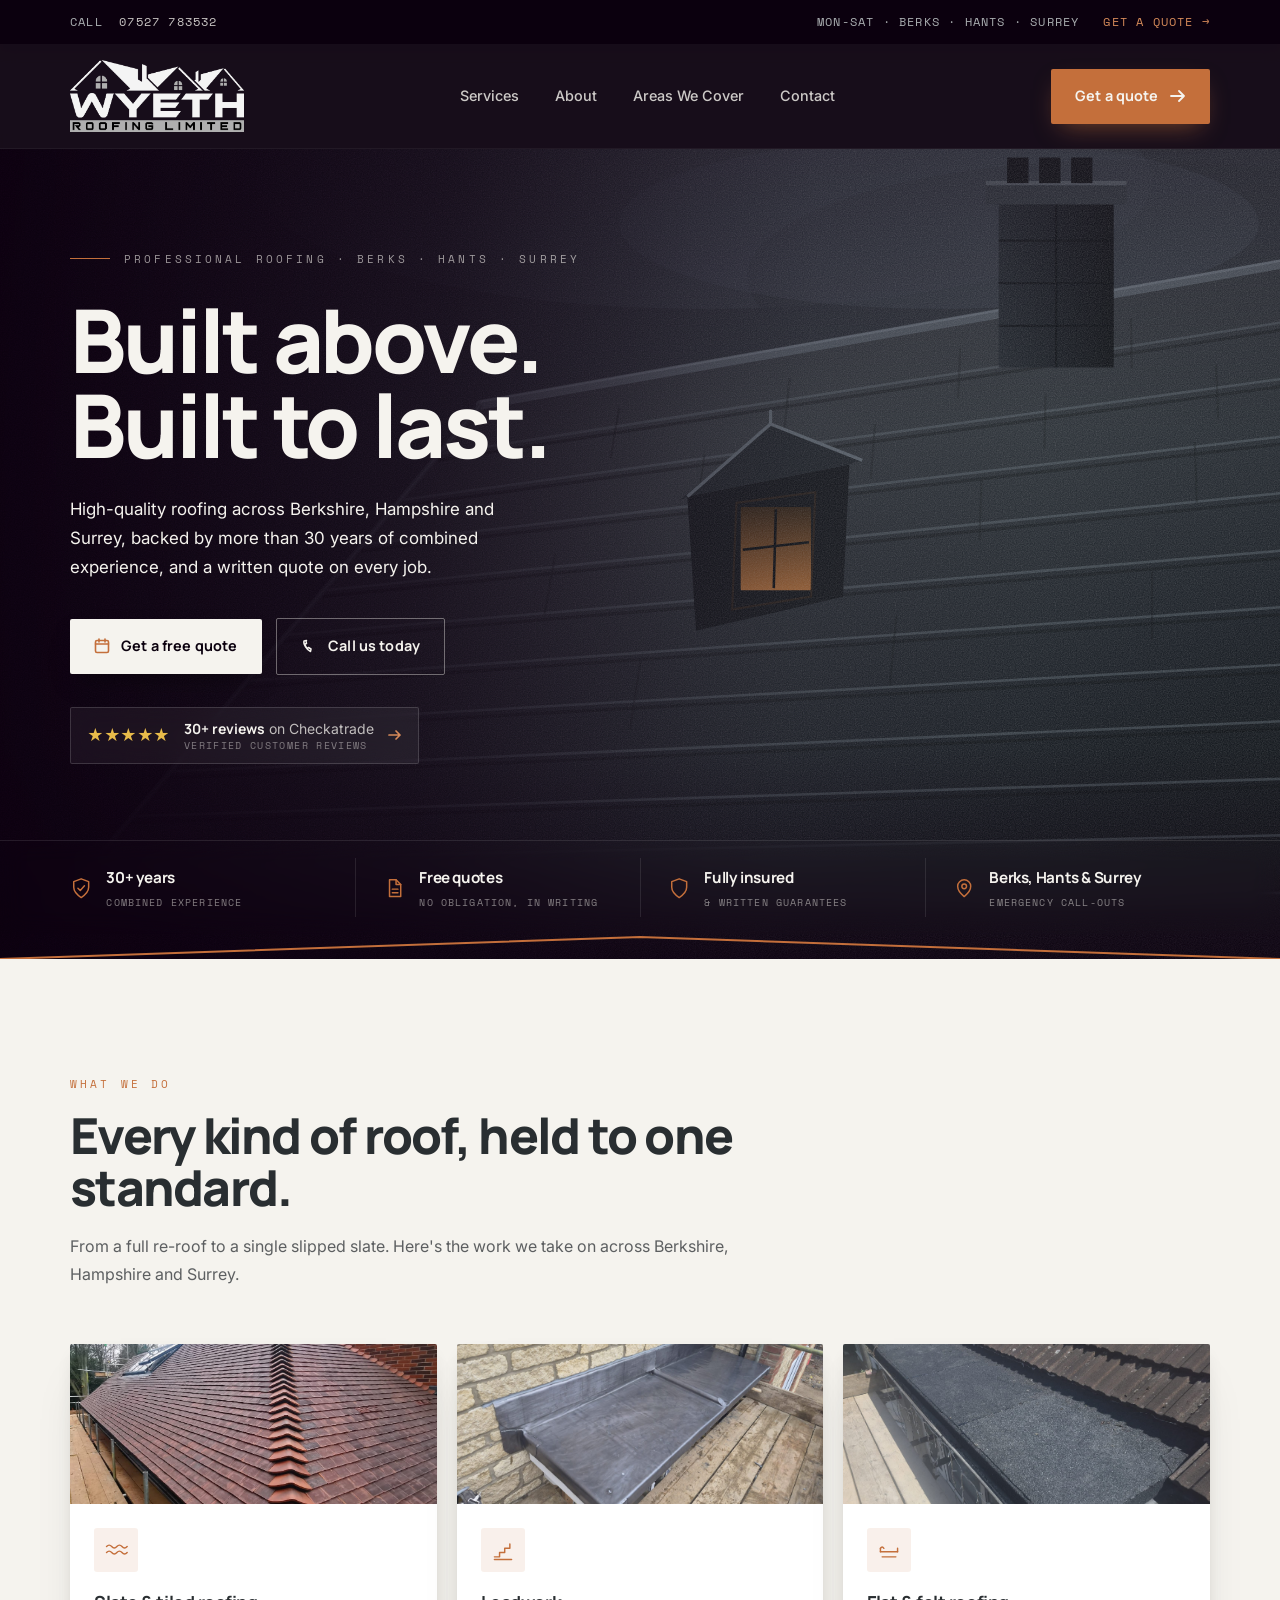
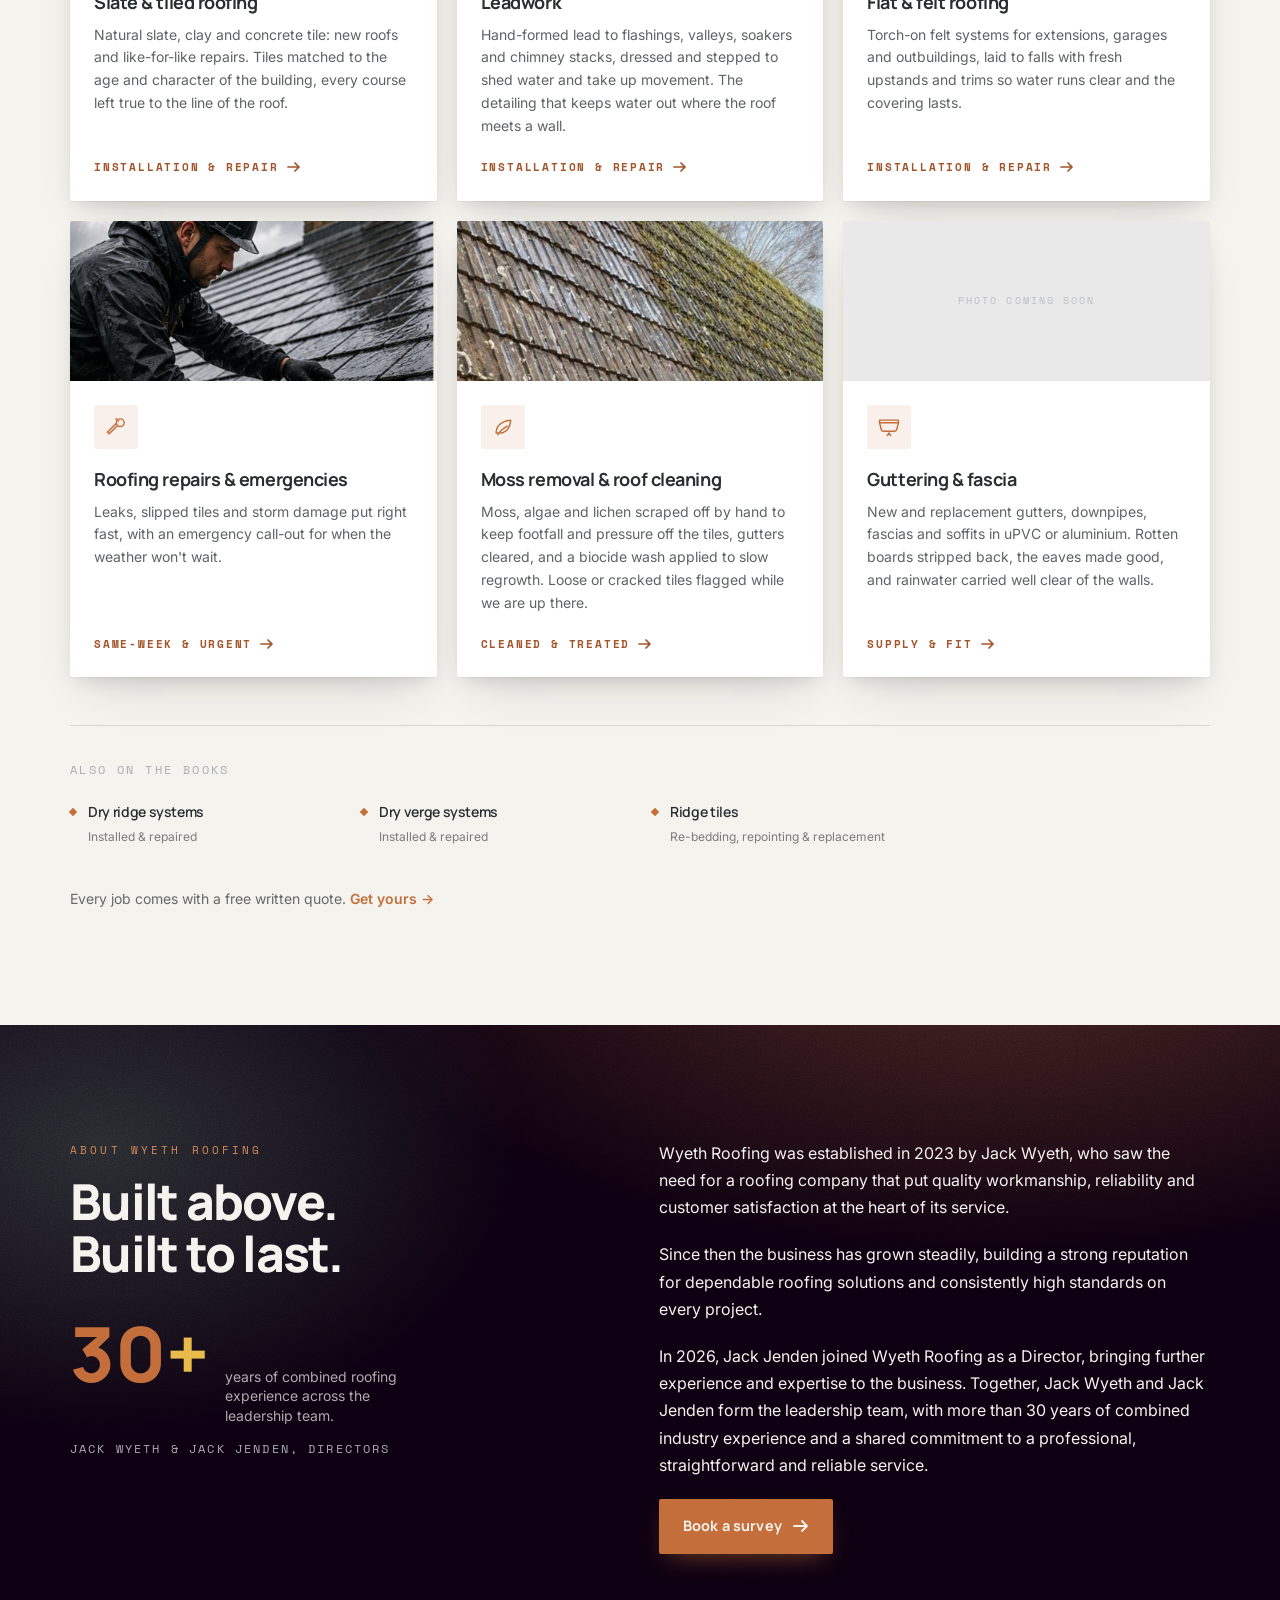
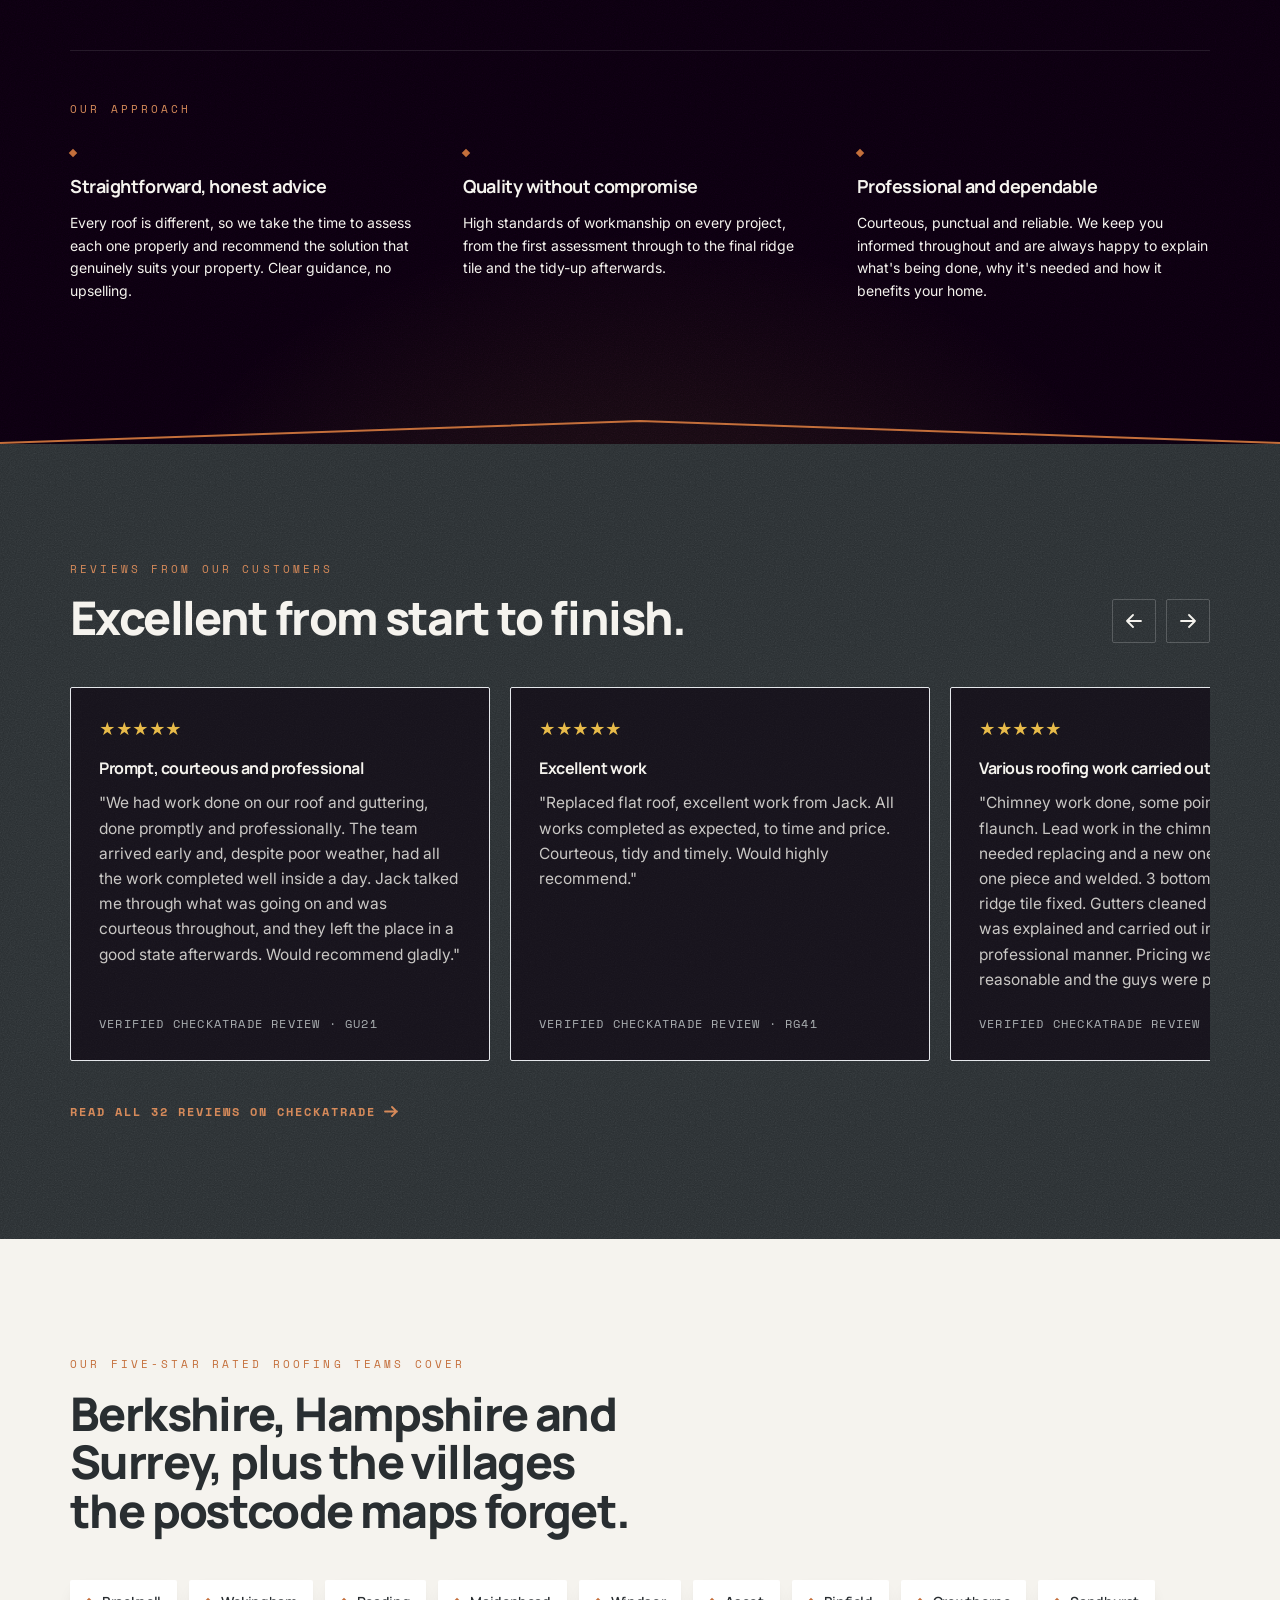
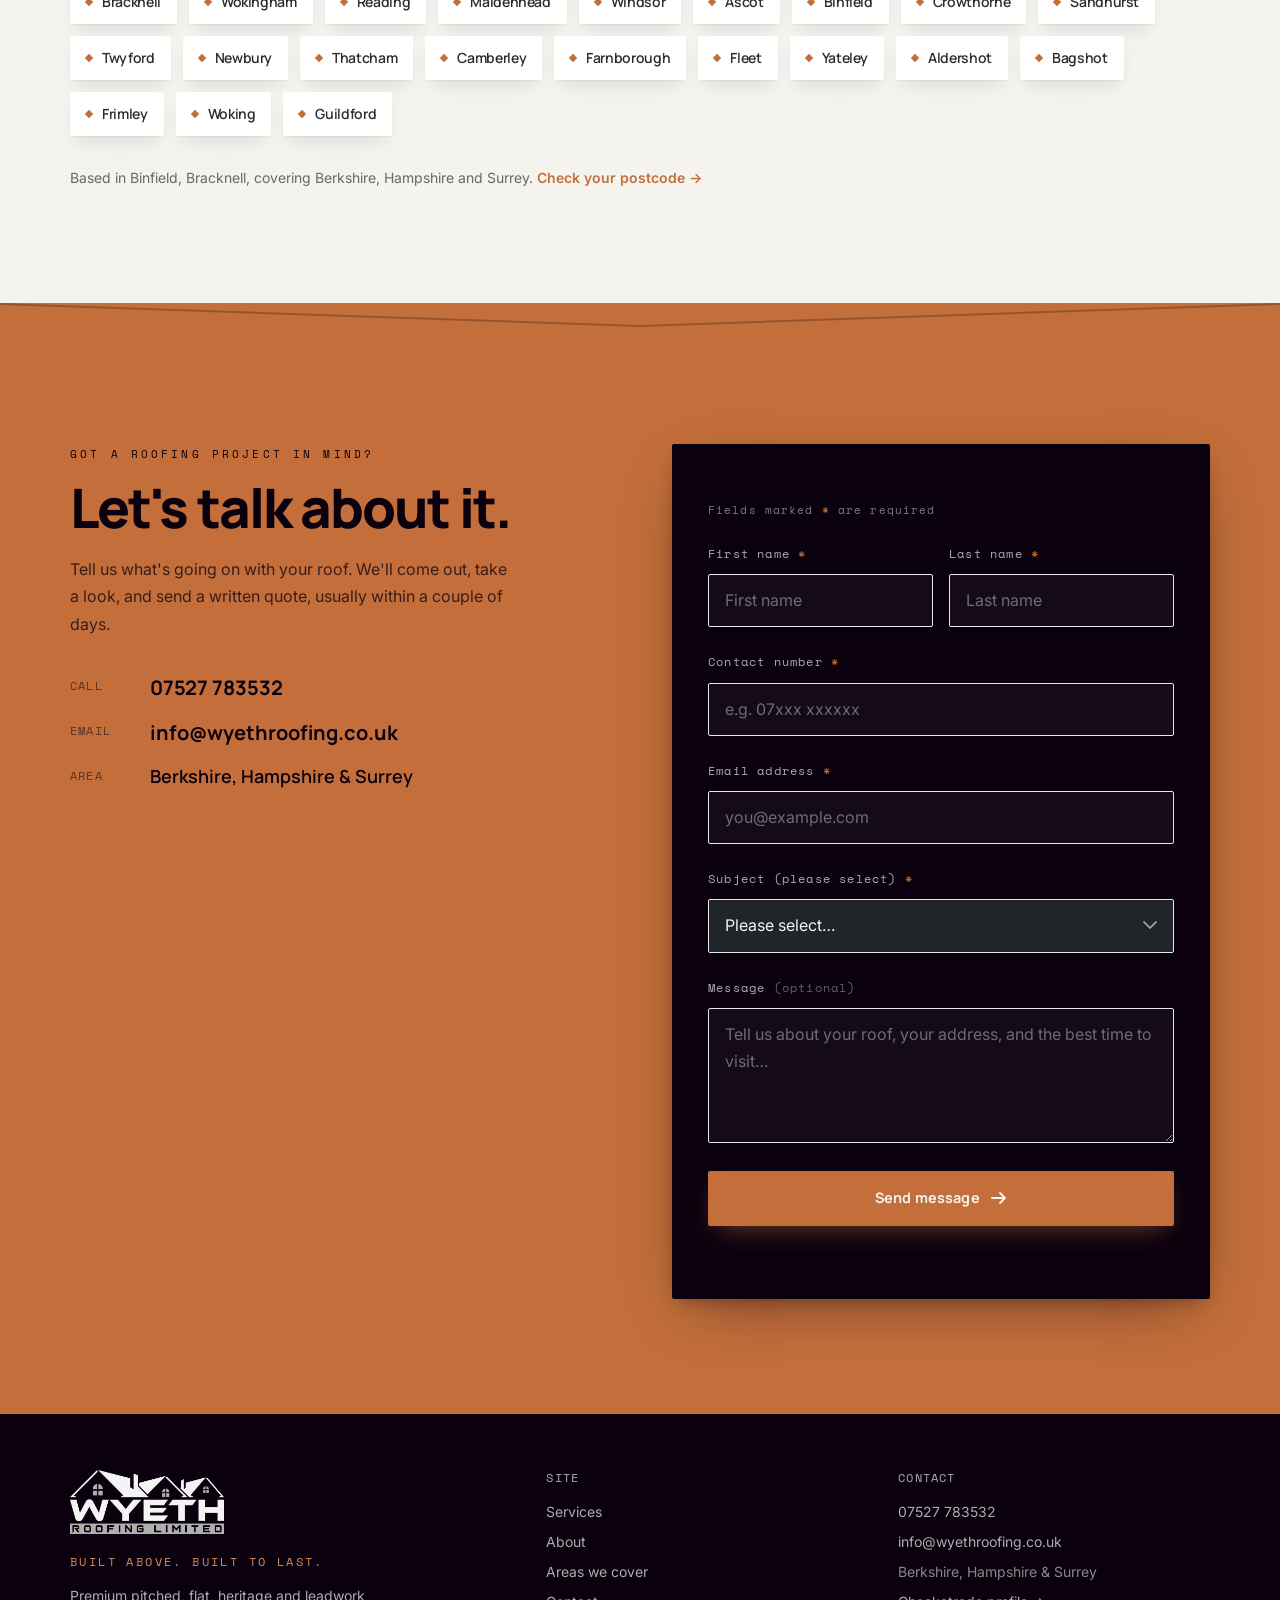
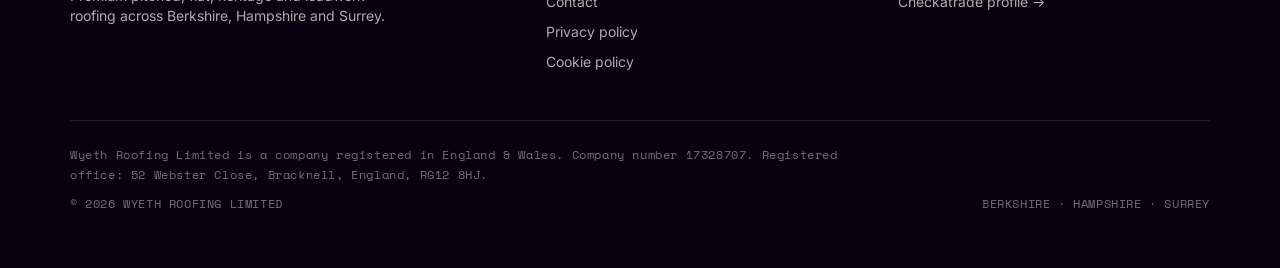
==== commit f4dbead9: "Replace placeholder testimonials with real Checkatrade reviews - Swap the 4 invented testimonials fo" ====
--- a/index.html
+++ b/index.html
@@ -110,9 +110,9 @@
     }
   }
 
-  /* Checkatrade widgets. Curated fallbacks show until the live widgets mount on the approved domain.
-     The score fallback auto-hides once its widget renders; the reviews carousel is kept either way. */
-  .ca-score-widget iframe, .ca-reviews-widget iframe { max-width: 100%; border: 0; display: block; }
+  /* Checkatrade score widget (hero). Its text fallback auto-hides once the widget renders on the
+     approved live domain. The reviews carousel below is hand-maintained from the Checkatrade profile. */
+  .ca-score-widget iframe { max-width: 100%; border: 0; display: block; }
   .ca-score:has(.ca-score-widget > :not(script)) .ca-score-fallback { display: none; }
 
   /* Image treatment layer */
@@ -495,7 +495,7 @@
              class="ca-score-fallback group inline-flex items-center gap-3.5 rounded-sm border border-white/15 bg-white/[0.05] backdrop-blur-md px-4 py-3 hover:border-copper/60 transition-colors focus-visible:outline focus-visible:outline-2 focus-visible:outline-safety">
             <span class="text-safety text-base tracking-tight" aria-hidden="true">★★★★★</span>
             <span class="text-sm text-warmwhite/75 leading-tight">
-              <span class="font-display font-bold text-warmwhite">9.8&thinsp;/&thinsp;10</span> on Checkatrade
+              <span class="font-display font-bold text-warmwhite">30+ reviews</span> on Checkatrade
               <span class="block font-mono text-[0.6rem] tracking-[0.14em] uppercase text-warmwhite/45 mt-0.5">Verified customer reviews</span>
             </span>
             <svg width="14" height="10" viewBox="0 0 14 10" fill="none" aria-hidden="true" class="text-copper-soft transition-transform duration-300 ease-out group-hover:translate-x-1"><path d="M1 5h11M8 1l4 4-4 4" stroke="currentColor" stroke-width="1.7" stroke-linecap="round" stroke-linejoin="round"/></svg>
@@ -788,49 +788,61 @@
       </div>
     </div>
 
-    <!-- Checkatrade reviews widget. Renders on the approved live domain; the carousel below is the fallback. -->
-    <div class="ca-reviews-widget">
-      <script>window._checkatradeConfig = { "companyId": 1135999, "uniqueName": "WyethRoofing", "theme": "white" };</script>
-      <script src="https://www.checkatrade.com/static/js/widget.js"></script>
-    </div>
-
-    <div class="ca-reviews-fallback carousel mt-11 flex gap-5 overflow-x-auto pb-2 reveal" id="reviews">
-      <figure class="min-w-[85%] sm:min-w-[420px] bg-obsidian/60 border border-white/8 rounded-sm p-7">
-        <div class="text-safety tracking-tight" aria-label="5 out of 5 stars">★★★★★</div>
-        <blockquote class="mt-4 text-warmwhite/85 text-[1.02rem]">
-          "Re-roofed the whole house in four days. Scaffold up when they said, gone when they
-          said, and the drive was swept every evening. Faultless."
+    <!-- Real Checkatrade reviews, transcribed from the Wyeth Roofing profile (checkatrade.com/trades/WyethRoofing).
+         Trimmed for length only; wording unchanged. Refresh periodically or add newer ones. -->
+    <div class="carousel mt-11 flex gap-5 overflow-x-auto pb-2 reveal" id="reviews">
+      <figure class="min-w-[85%] sm:min-w-[420px] bg-obsidian/60 border border-white/8 rounded-sm p-7 flex flex-col">
+        <div class="text-safety tracking-tight" aria-label="Rated 10 out of 10 on Checkatrade">★★★★★</div>
+        <p class="mt-3 font-display font-bold tracking-tight text-warmwhite">Prompt, courteous and professional</p>
+        <blockquote class="mt-2 text-warmwhite/80 text-[0.97rem] leading-relaxed">
+          "We had work done on our roof and guttering, done promptly and professionally. The team arrived early and, despite poor weather, had all the work completed well inside a day. Jack talked me through what was going on and was courteous throughout, and they left the place in a good state afterwards. Would recommend gladly."
         </blockquote>
-        <figcaption class="mt-5 font-mono text-xs tracking-widest text-steel">JOHN D. · WOKINGHAM</figcaption>
+        <figcaption class="mt-auto pt-6 font-mono text-xs tracking-widest text-steel">VERIFIED CHECKATRADE REVIEW &middot; GU21</figcaption>
       </figure>
-      <figure class="min-w-[85%] sm:min-w-[420px] bg-obsidian/60 border border-white/8 rounded-sm p-7">
-        <div class="text-safety tracking-tight" aria-label="5 out of 5 stars">★★★★★</div>
-        <blockquote class="mt-4 text-warmwhite/85 text-[1.02rem]">
-          "Chimney was leaking for years and two other firms couldn't sort it. Wyeth found the
-          real problem in ten minutes and fixed it properly."
+      <figure class="min-w-[85%] sm:min-w-[420px] bg-obsidian/60 border border-white/8 rounded-sm p-7 flex flex-col">
+        <div class="text-safety tracking-tight" aria-label="Rated 10 out of 10 on Checkatrade">★★★★★</div>
+        <p class="mt-3 font-display font-bold tracking-tight text-warmwhite">Excellent work</p>
+        <blockquote class="mt-2 text-warmwhite/80 text-[0.97rem] leading-relaxed">
+          "Replaced flat roof, excellent work from Jack. All works completed as expected, to time and price. Courteous, tidy and timely. Would highly recommend."
         </blockquote>
-        <figcaption class="mt-5 font-mono text-xs tracking-widest text-steel">S. PATEL · BRACKNELL</figcaption>
+        <figcaption class="mt-auto pt-6 font-mono text-xs tracking-widest text-steel">VERIFIED CHECKATRADE REVIEW &middot; RG41</figcaption>
       </figure>
-      <figure class="min-w-[85%] sm:min-w-[420px] bg-obsidian/60 border border-white/8 rounded-sm p-7">
-        <div class="text-safety tracking-tight" aria-label="5 out of 5 stars">★★★★★</div>
-        <blockquote class="mt-4 text-warmwhite/85 text-[1.02rem]">
-          "Listed cottage, so we were nervous. The lead detailing is beautiful and the
-          conservation officer had no comments at all. Highly recommend."
+      <figure class="min-w-[85%] sm:min-w-[420px] bg-obsidian/60 border border-white/8 rounded-sm p-7 flex flex-col">
+        <div class="text-safety tracking-tight" aria-label="Rated 10 out of 10 on Checkatrade">★★★★★</div>
+        <p class="mt-3 font-display font-bold tracking-tight text-warmwhite">Various roofing work carried out</p>
+        <blockquote class="mt-2 text-warmwhite/80 text-[0.97rem] leading-relaxed">
+          "Chimney work done, some pointing and new flaunch. Lead work in the chimney back gutter needed replacing and a new one was made from one piece and welded. 3 bottom verges and 1 end ridge tile fixed. Gutters cleaned as well. All work was explained and carried out in a very professional manner. Pricing was very reasonable and the guys were polite and tidy."
         </blockquote>
-        <figcaption class="mt-5 font-mono text-xs tracking-widest text-steel">M. ELLIS · SONNING</figcaption>
+        <figcaption class="mt-auto pt-6 font-mono text-xs tracking-widest text-steel">VERIFIED CHECKATRADE REVIEW &middot; RG12</figcaption>
       </figure>
-      <figure class="min-w-[85%] sm:min-w-[420px] bg-obsidian/60 border border-white/8 rounded-sm p-7">
-        <div class="text-safety tracking-tight" aria-label="5 out of 5 stars">★★★★★</div>
-        <blockquote class="mt-4 text-warmwhite/85 text-[1.02rem]">
-          "Quoted quickly, turned up on time, tidied up after themselves. The flat roof on our
-          unit hasn't leaked once since. Would use again."
+      <figure class="min-w-[85%] sm:min-w-[420px] bg-obsidian/60 border border-white/8 rounded-sm p-7 flex flex-col">
+        <div class="text-safety tracking-tight" aria-label="Rated 10 out of 10 on Checkatrade">★★★★★</div>
+        <p class="mt-3 font-display font-bold tracking-tight text-warmwhite">Efficient and tidy</p>
+        <blockquote class="mt-2 text-warmwhite/80 text-[0.97rem] leading-relaxed">
+          "The two Jacks were very professional and responded quickly with a competitive quote for installing a roof window and replacing ridge and gulley tiles. Arrived on time with all materials and finished the job quicker than anticipated."
         </blockquote>
-        <figcaption class="mt-5 font-mono text-xs tracking-widest text-steel">R. CLARKE · READING</figcaption>
+        <figcaption class="mt-auto pt-6 font-mono text-xs tracking-widest text-steel">VERIFIED CHECKATRADE REVIEW &middot; SL2</figcaption>
       </figure>
-    </div>
-
-    <a href="https://www.checkatrade.com/trades/wyethroofing" target="_blank" rel="noopener" class="link-arrow mt-8 !text-copper-soft">
-      Read every review on Checkatrade
+      <figure class="min-w-[85%] sm:min-w-[420px] bg-obsidian/60 border border-white/8 rounded-sm p-7 flex flex-col">
+        <div class="text-safety tracking-tight" aria-label="Rated 10 out of 10 on Checkatrade">★★★★★</div>
+        <p class="mt-3 font-display font-bold tracking-tight text-warmwhite">Ridge tiles fixed and partially replaced</p>
+        <blockquote class="mt-2 text-warmwhite/80 text-[0.97rem] leading-relaxed">
+          "Excellent communication right from the off. Jack came over to take photos and inspect the roof. His quote was very competitive and he gave multiple options for the type of work we could have done. On the day he was prompt and carried out the job very quickly and to a great standard. Also made an effort to tidy up the driveway afterwards. Strongly recommended."
+        </blockquote>
+        <figcaption class="mt-auto pt-6 font-mono text-xs tracking-widest text-steel">VERIFIED CHECKATRADE REVIEW &middot; GU15</figcaption>
+      </figure>
+      <figure class="min-w-[85%] sm:min-w-[420px] bg-obsidian/60 border border-white/8 rounded-sm p-7 flex flex-col">
+        <div class="text-safety tracking-tight" aria-label="Rated 10 out of 10 on Checkatrade">★★★★★</div>
+        <p class="mt-3 font-display font-bold tracking-tight text-warmwhite">Emergency work carried out quickly</p>
+        <blockquote class="mt-2 text-warmwhite/80 text-[0.97rem] leading-relaxed">
+          "Jack was very prompt in his response and sorted out the roof problem quickly. Would recommend his services and will look to use him again in the future."
+        </blockquote>
+        <figcaption class="mt-auto pt-6 font-mono text-xs tracking-widest text-steel">VERIFIED CHECKATRADE REVIEW &middot; ANTHONY S. &middot; RG2</figcaption>
+      </figure>
+    </div>
+
+    <a href="https://www.checkatrade.com/trades/WyethRoofing" target="_blank" rel="noopener" class="link-arrow mt-8 !text-copper-soft">
+      Read all 32 reviews on Checkatrade
       <svg width="15" height="11" viewBox="0 0 15 11" fill="none" aria-hidden="true"><path d="M1 5.5h12M8 1l4.5 4.5L8 10" stroke="currentColor" stroke-width="1.8" stroke-linecap="round" stroke-linejoin="round"/></svg>
     </a>
   </div>
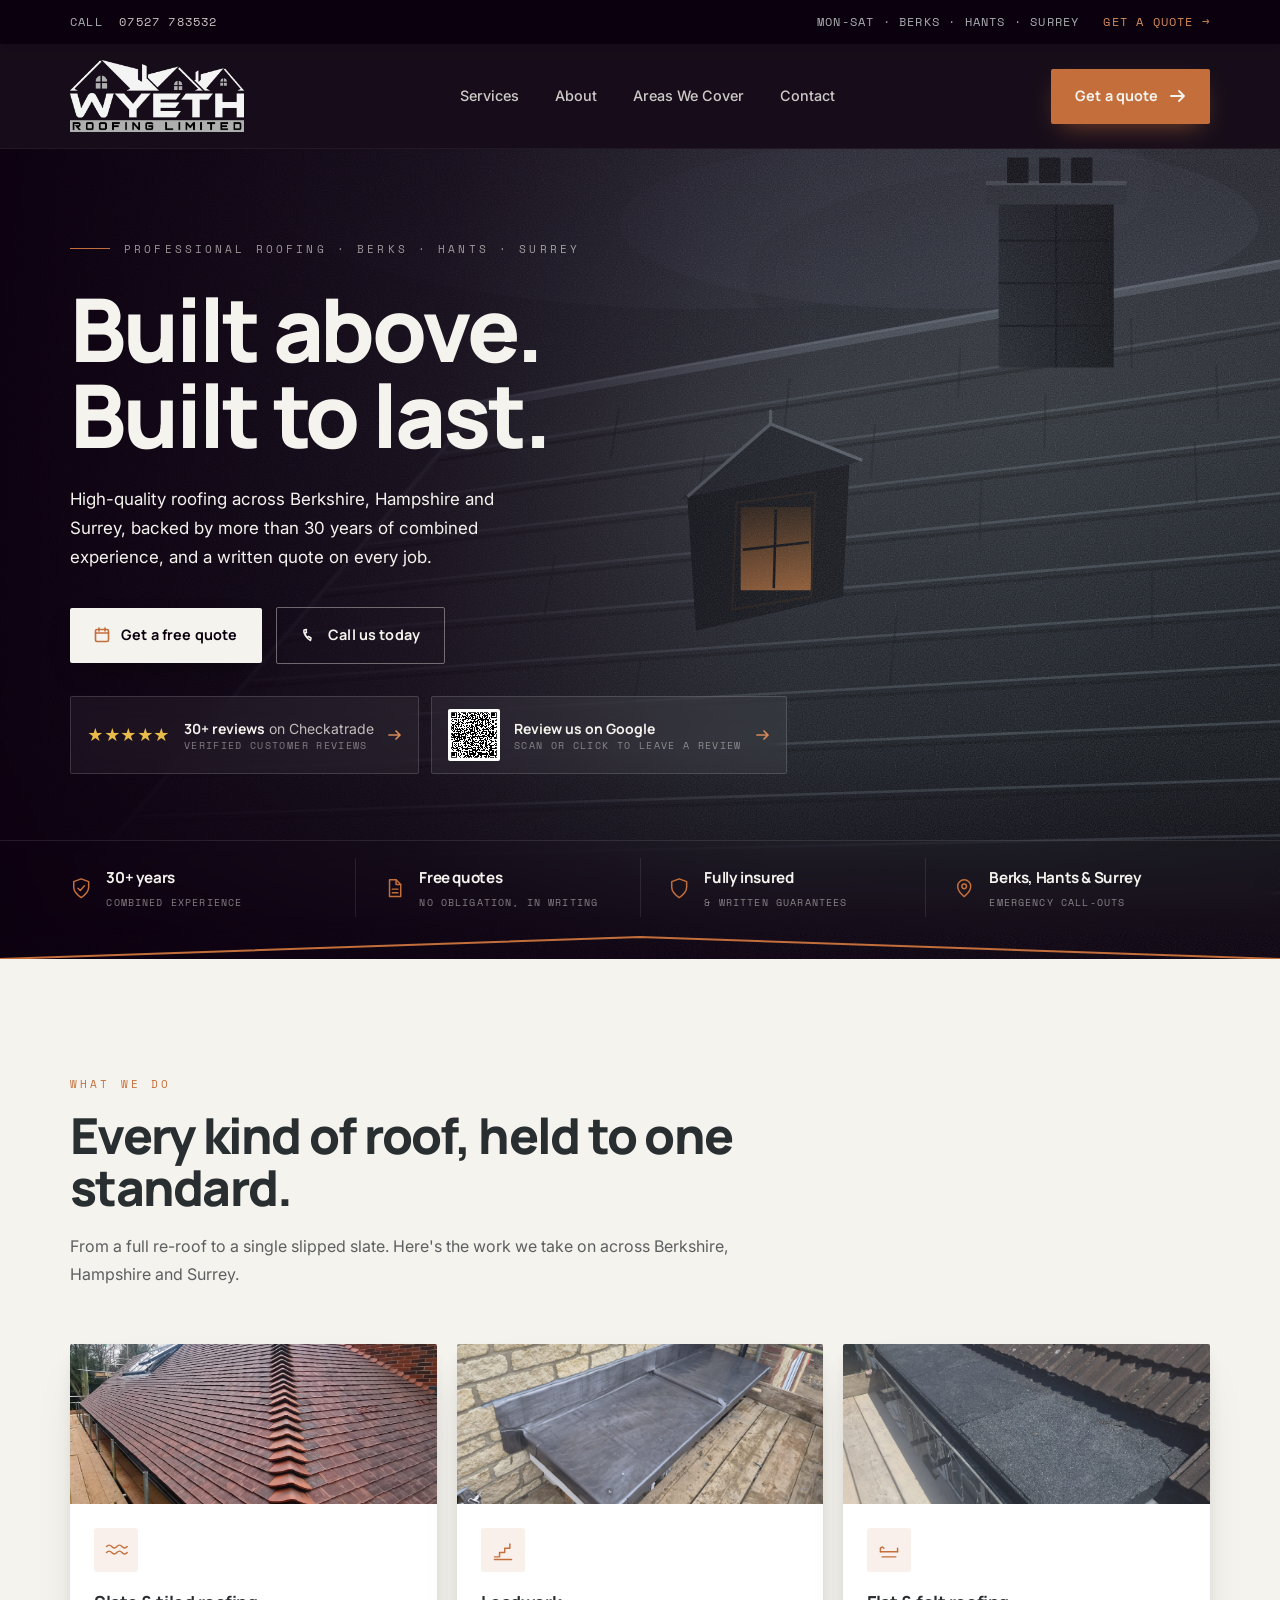
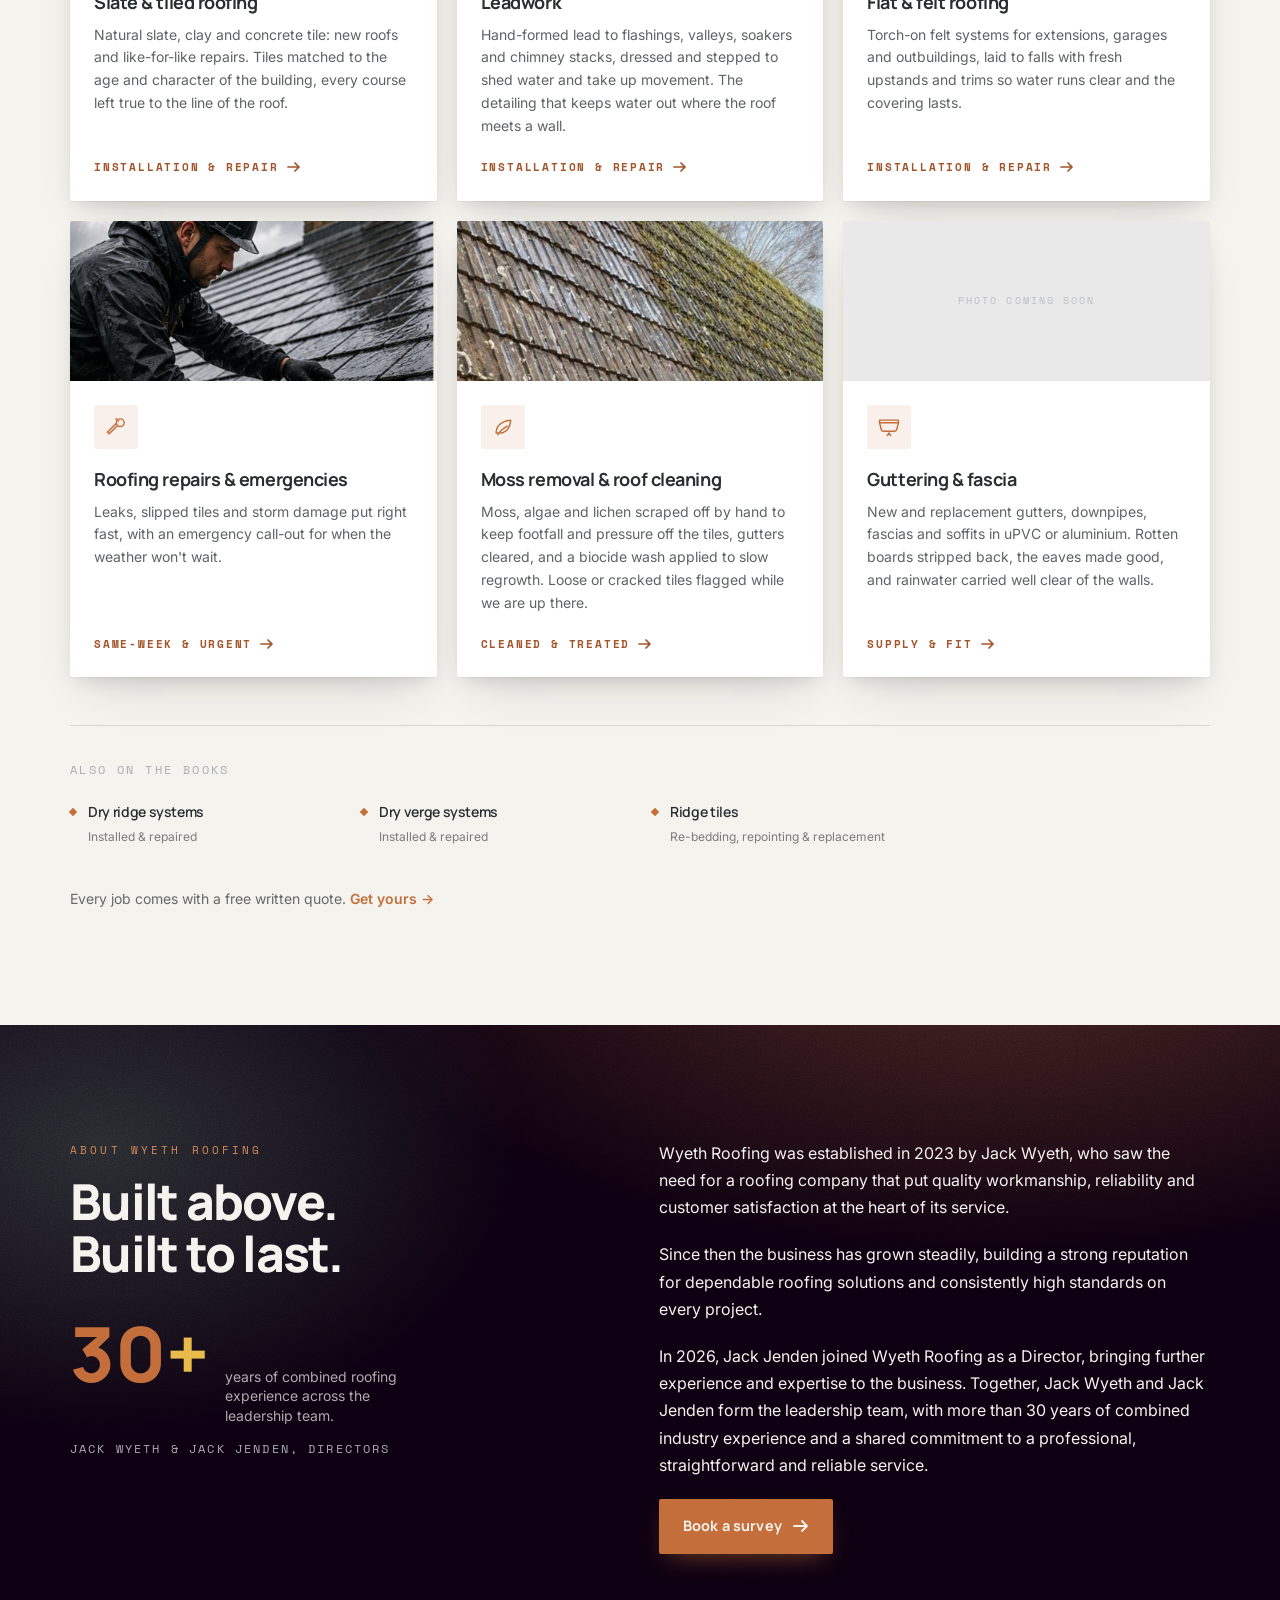
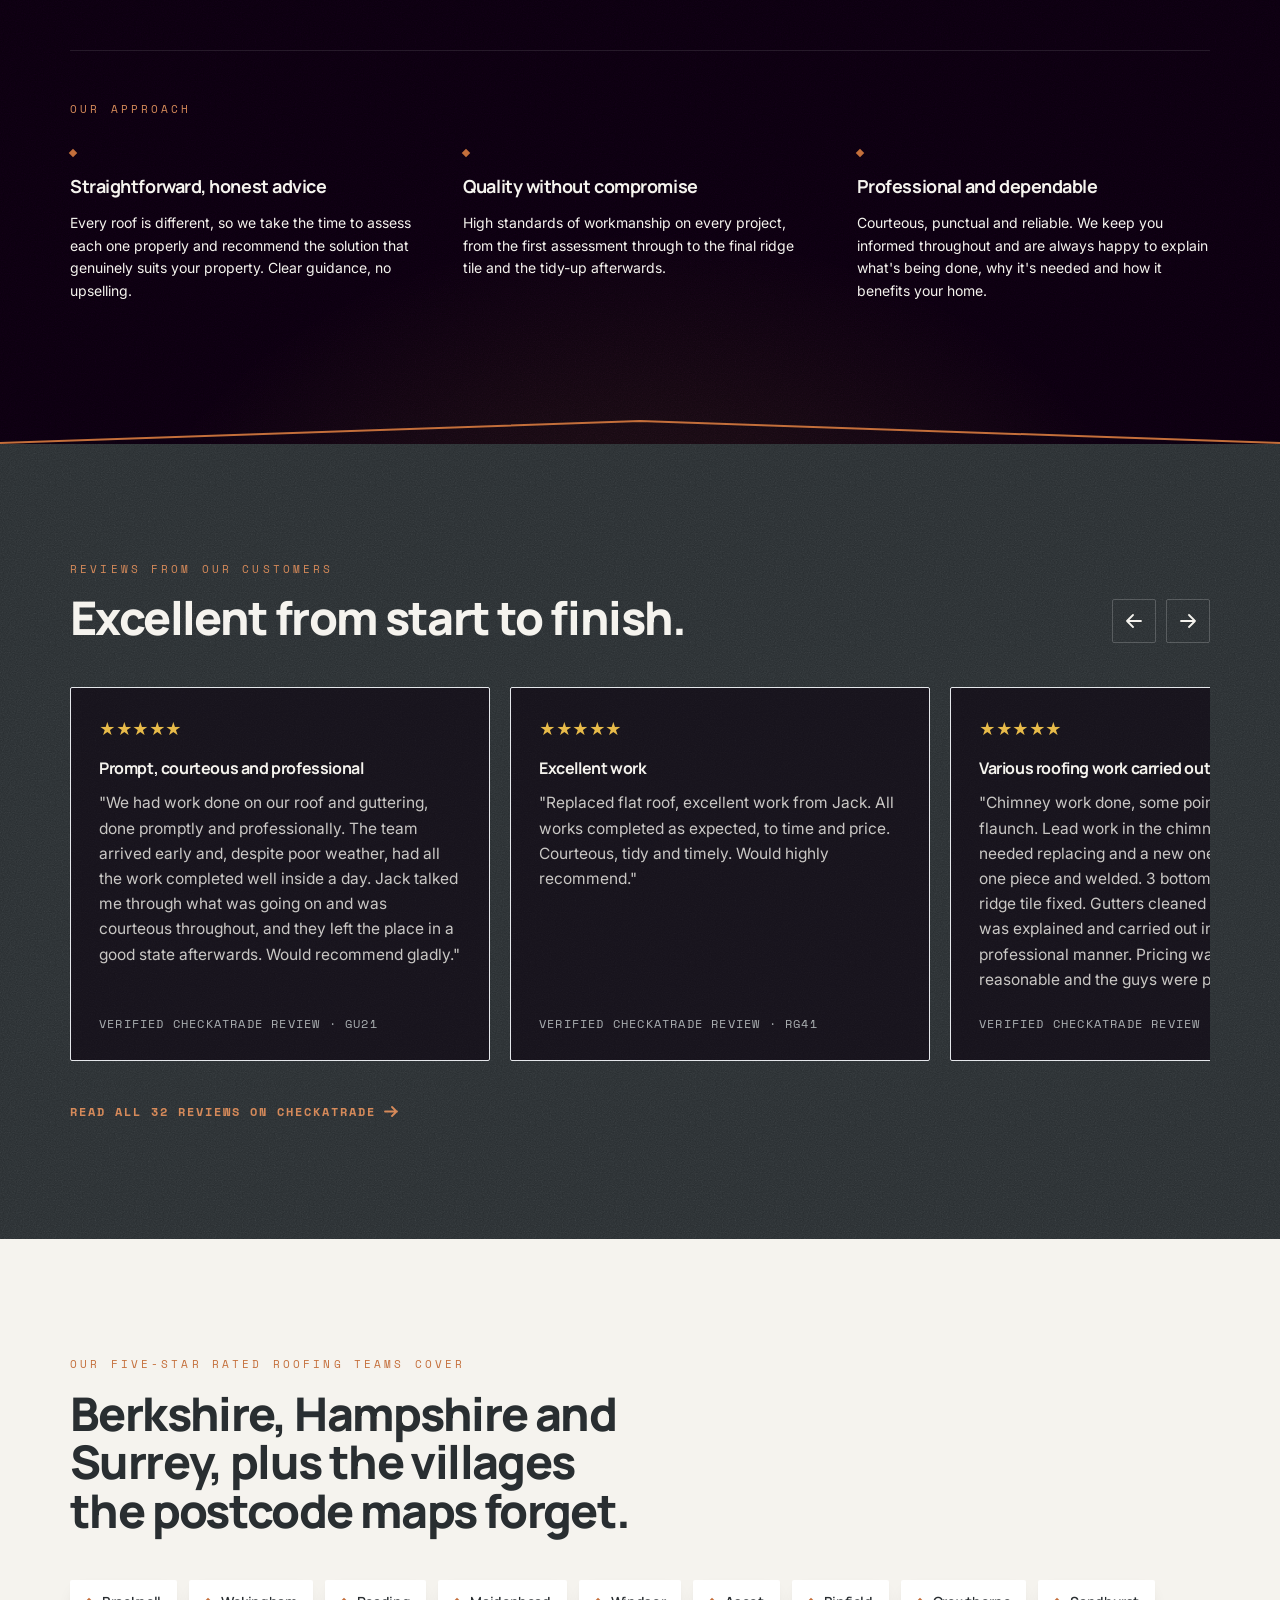
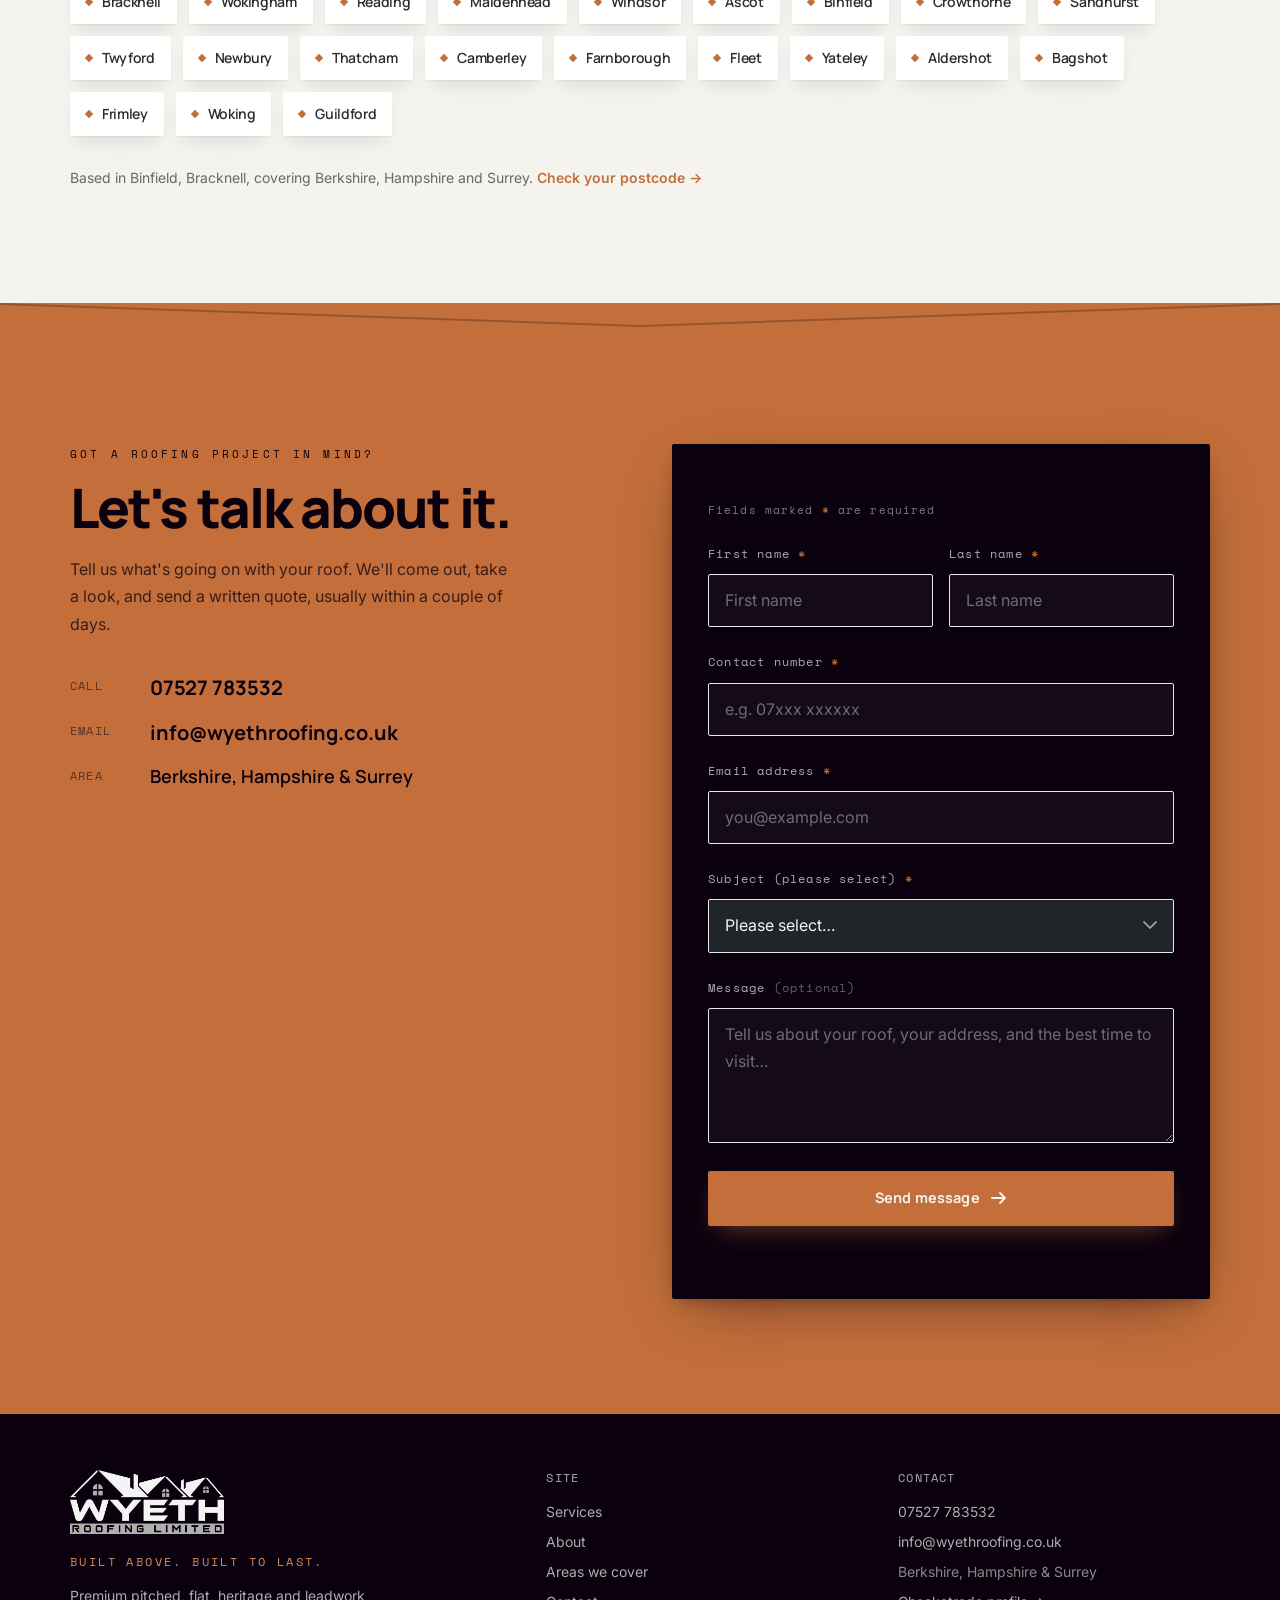
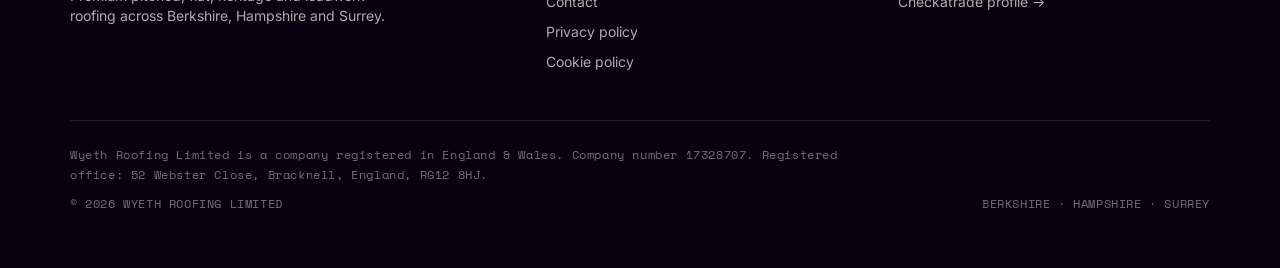
==== commit 9d49af1b: "Add 'Review us on Google' badge to the hero, beside the Checkatrade badge Links to the Google write-" ====
--- a/index.html
+++ b/index.html
@@ -114,6 +114,20 @@
      approved live domain. The reviews carousel below is hand-maintained from the Checkatrade profile. */
   .ca-score-widget iframe { max-width: 100%; border: 0; display: block; }
   .ca-score:has(.ca-score-widget > :not(script)) .ca-score-fallback { display: none; }
+
+  /* Google review badge (hero). QR only on wider screens: a phone visitor can't scan their own screen. */
+  .g-review-qr {
+    display: none; width: 3.25rem; height: 3.25rem; padding: 0.2rem;
+    background: #FFFFFF; border-radius: 2px; image-rendering: pixelated;
+  }
+  .g-review-scan { display: none; }
+  .hero-reviews .ca-score { display: flex; }
+  @media (min-width: 1024px) { .hero-reviews { width: 46rem; } }  /* let both badges sit on one line past the copy column */
+  @media (min-width: 768px) {
+    .g-review-qr, .g-review-scan { display: inline-block; }
+    .g-review-g, .g-review-tap { display: none; }
+  }
+  .g-review:active { transform: translateY(1px); }
 
   /* Image treatment layer */
   .img-treat { position: relative; overflow: hidden; }
@@ -488,8 +502,9 @@
           </a>
         </div>
 
+        <div class="hero-reviews mt-8 flex flex-wrap items-stretch gap-3">
         <!-- Checkatrade: live score widget mounts here on the approved domain; link is the fallback. -->
-        <div class="ca-score mt-8">
+        <div class="ca-score">
           <span class="ca-score-widget"><script src="https://www.checkatrade.com/static/js/reviews-score-widget.js" data-company-id="1135999"></script></span>
           <a href="https://www.checkatrade.com/trades/WyethRoofing" target="_blank" rel="noopener"
              class="ca-score-fallback group inline-flex items-center gap-3.5 rounded-sm border border-white/15 bg-white/[0.05] backdrop-blur-md px-4 py-3 hover:border-copper/60 transition-colors focus-visible:outline focus-visible:outline-2 focus-visible:outline-safety">
@@ -500,6 +515,19 @@
             </span>
             <svg width="14" height="10" viewBox="0 0 14 10" fill="none" aria-hidden="true" class="text-copper-soft transition-transform duration-300 ease-out group-hover:translate-x-1"><path d="M1 5h11M8 1l4 4-4 4" stroke="currentColor" stroke-width="1.7" stroke-linecap="round" stroke-linejoin="round"/></svg>
           </a>
+        </div>
+
+        <!-- Google: links to the "write a review" page; the QR (same link) shows on wider screens for desktop visitors to scan with a phone. -->
+        <a href="https://g.page/r/CVaI-QyK63T1EAI/review" target="_blank" rel="noopener"
+           class="g-review group inline-flex items-center gap-3.5 rounded-sm border border-white/15 bg-white/[0.05] backdrop-blur-md px-4 py-3 hover:border-copper/60 transition-colors focus-visible:outline focus-visible:outline-2 focus-visible:outline-safety">
+          <img src="/assets/google-review-qr.png" width="132" height="132" alt="" class="g-review-qr" loading="lazy" />
+          <svg class="g-review-g" width="20" height="20" viewBox="0 0 48 48" aria-hidden="true"><path fill="#FFC107" d="M43.6 20.5H42V20H24v8h11.3C33.7 32.7 29.2 36 24 36c-6.6 0-12-5.4-12-12s5.4-12 12-12c3.1 0 5.8 1.2 7.9 3.1l5.7-5.7C34 6.1 29.3 4 24 4 12.9 4 4 12.9 4 24s8.9 20 20 20 20-8.9 20-20c0-1.3-.1-2.4-.4-3.5z"/><path fill="#FF3D00" d="m6.3 14.7 6.6 4.8C14.7 15.1 19 12 24 12c3.1 0 5.8 1.2 7.9 3.1l5.7-5.7C34 6.1 29.3 4 24 4 16.3 4 9.7 8.3 6.3 14.7z"/><path fill="#4CAF50" d="M24 44c5.2 0 9.9-2 13.4-5.2l-6.2-5.2C29.2 35.1 26.7 36 24 36c-5.2 0-9.6-3.3-11.3-8l-6.5 5C9.5 39.6 16.2 44 24 44z"/><path fill="#1976D2" d="M43.6 20.5H42V20H24v8h11.3c-.8 2.2-2.2 4.2-4.1 5.6l6.2 5.2C37 39.2 44 34 44 24c0-1.3-.1-2.4-.4-3.5z"/></svg>
+          <span class="text-sm text-warmwhite/75 leading-tight">
+            <span class="font-display font-bold text-warmwhite">Review us on Google</span>
+            <span class="block font-mono text-[0.6rem] tracking-[0.14em] uppercase text-warmwhite/45 mt-0.5"><span class="g-review-scan">Scan or click</span><span class="g-review-tap">Tap</span> to leave a review</span>
+          </span>
+          <svg width="14" height="10" viewBox="0 0 14 10" fill="none" aria-hidden="true" class="text-copper-soft transition-transform duration-300 ease-out group-hover:translate-x-1"><path d="M1 5h11M8 1l4 4-4 4" stroke="currentColor" stroke-width="1.7" stroke-linecap="round" stroke-linejoin="round"/></svg>
+        </a>
         </div>
       </div>
     </div>
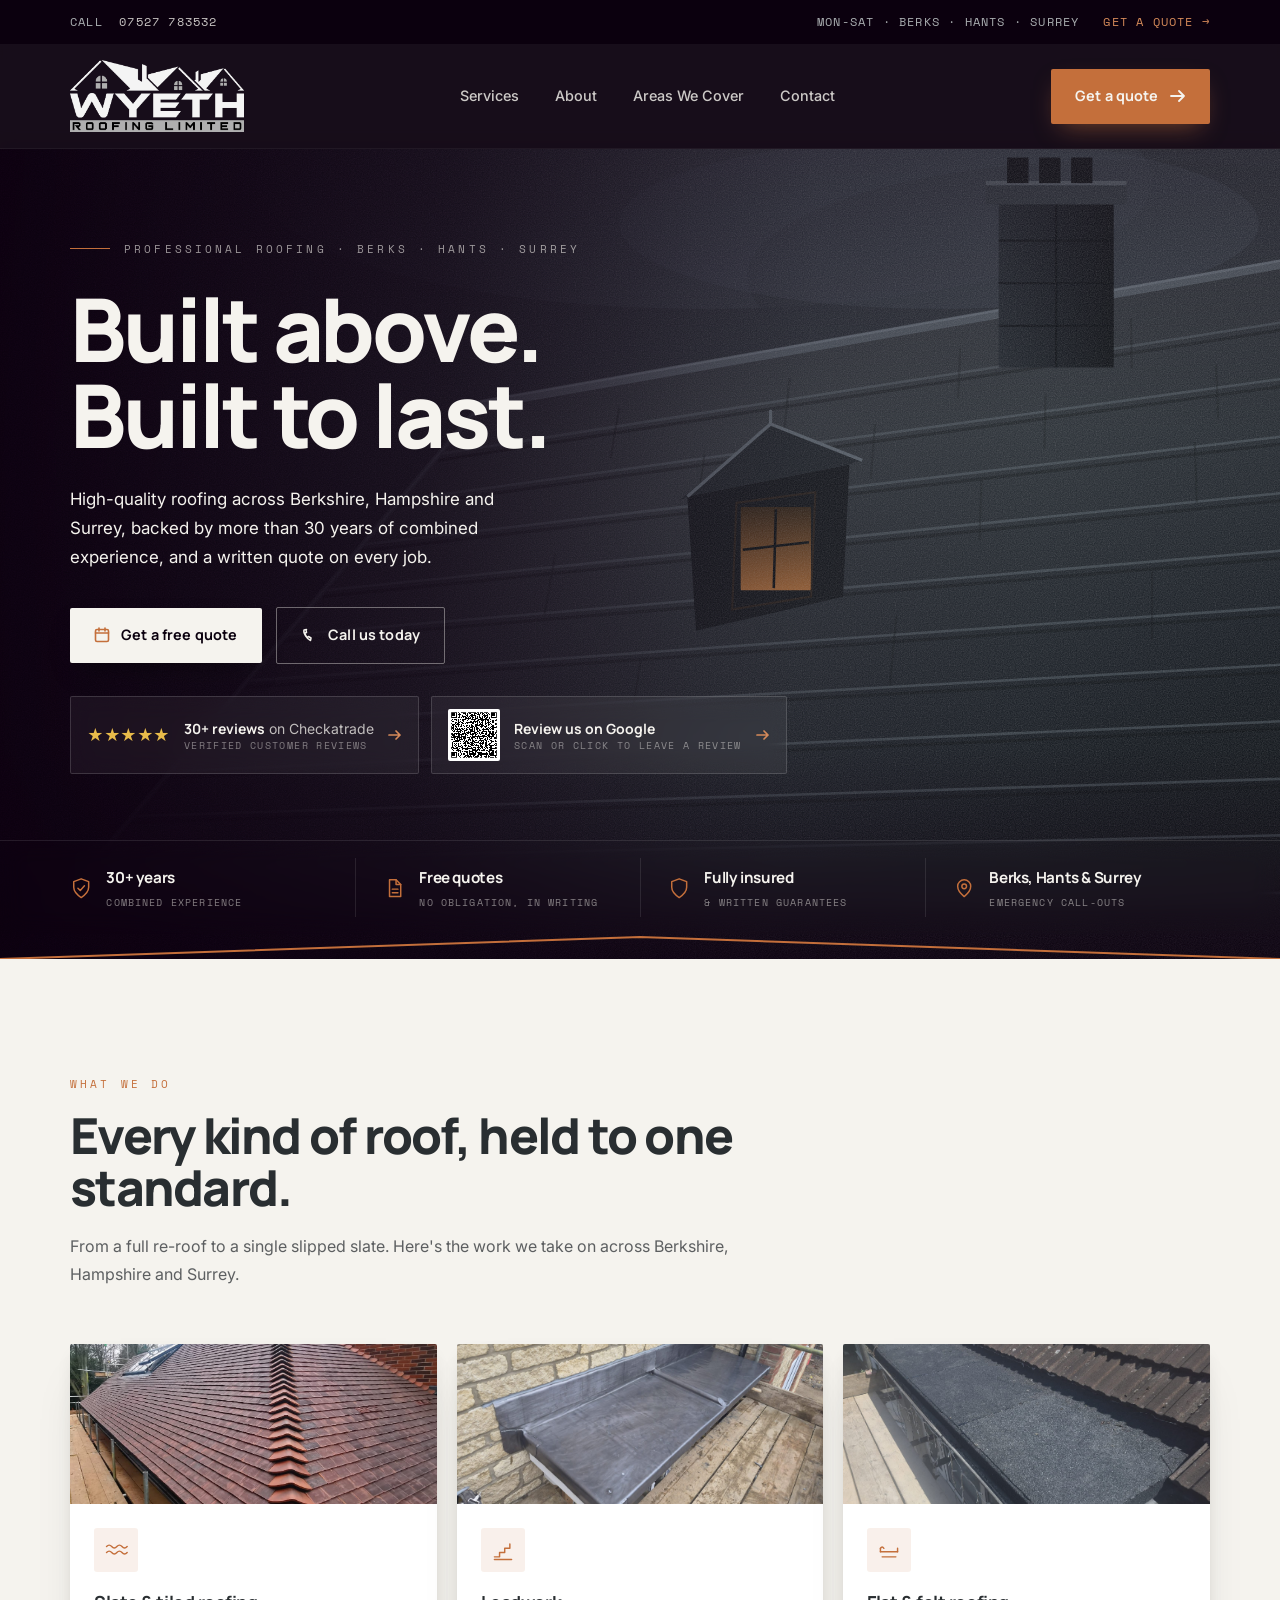
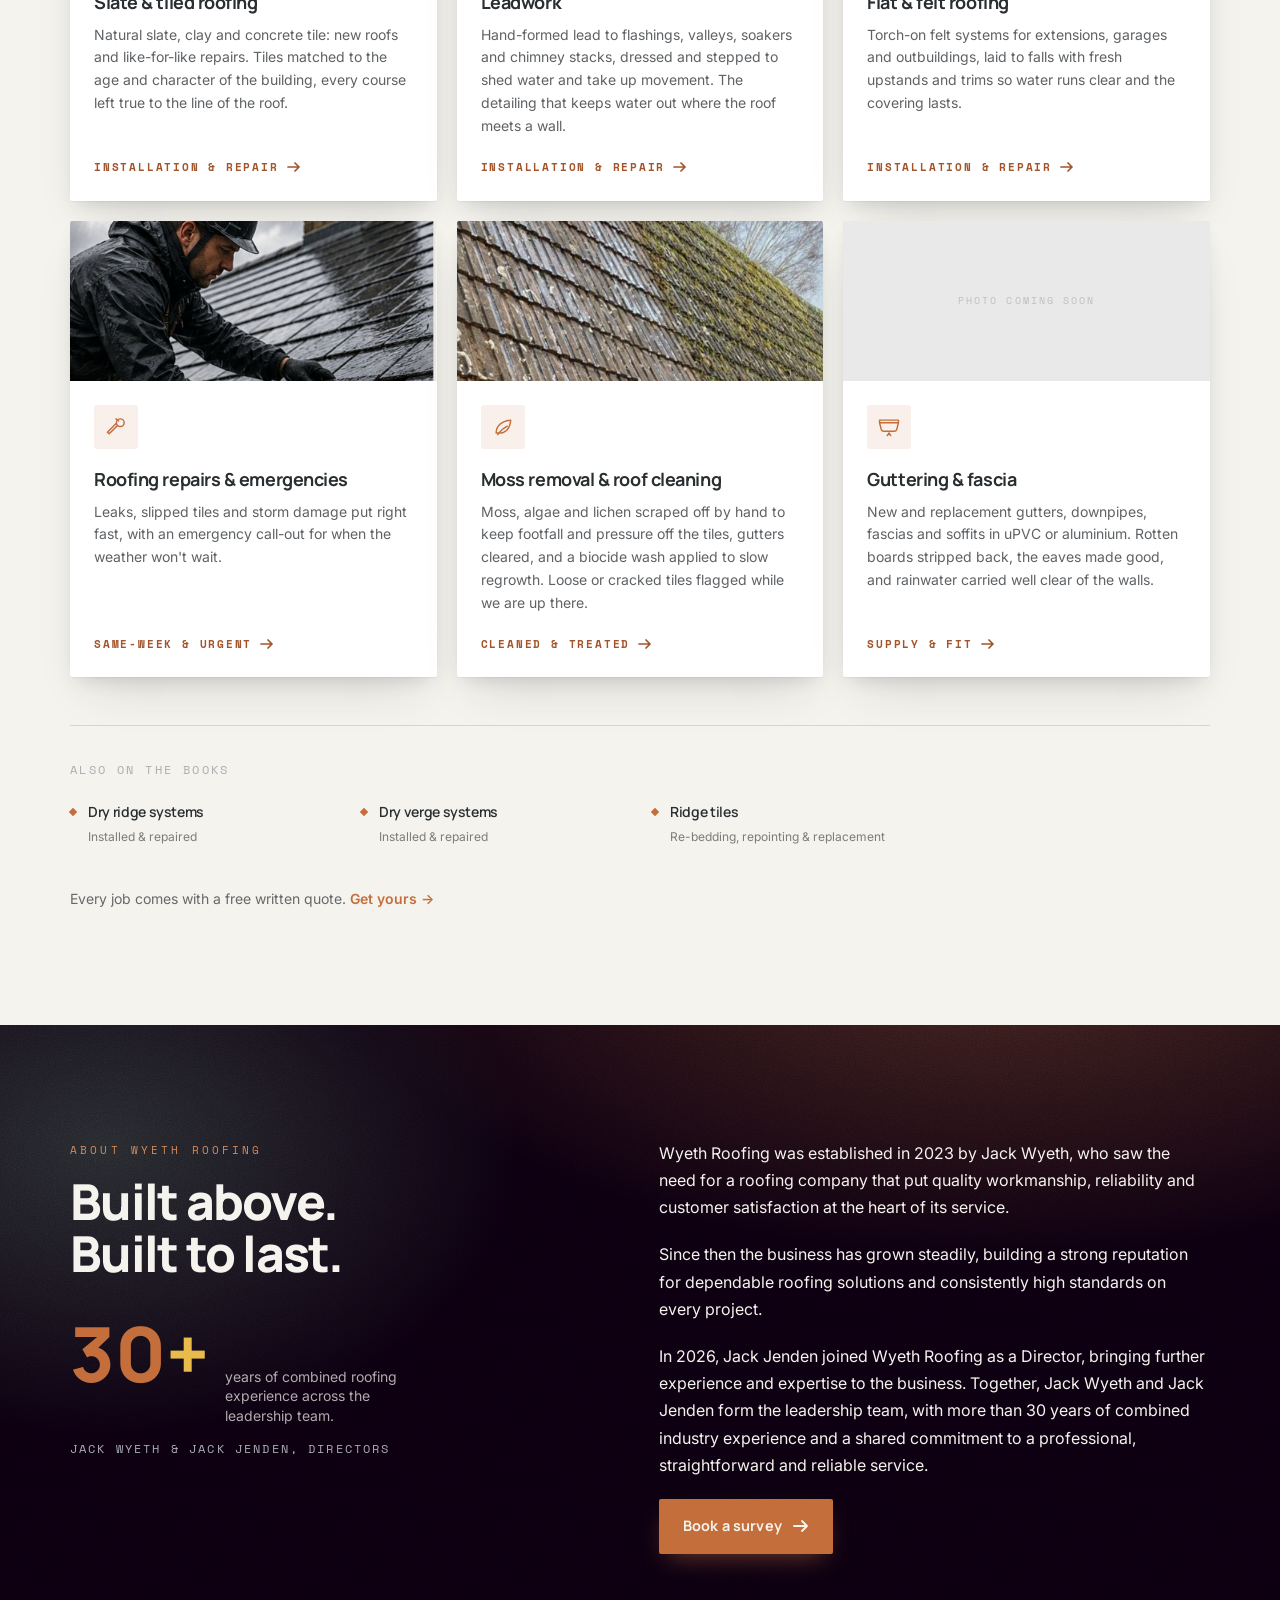
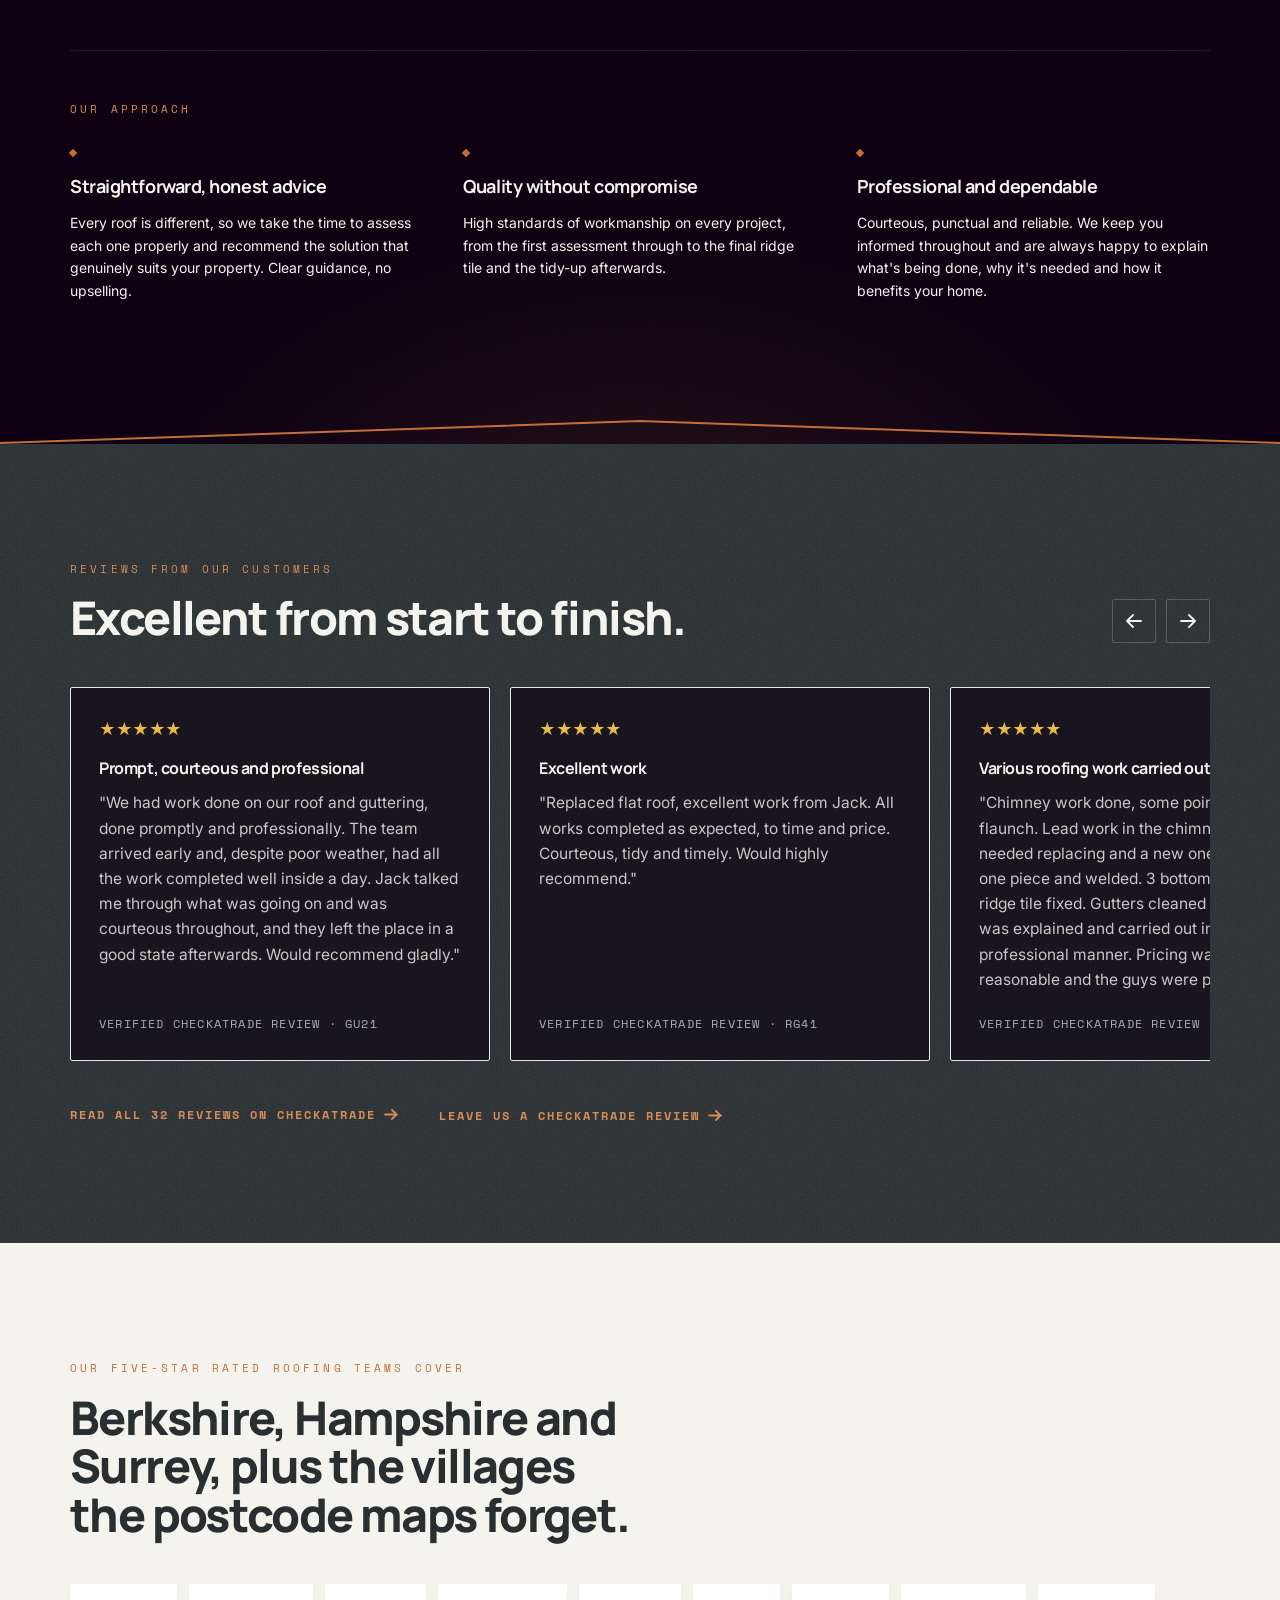
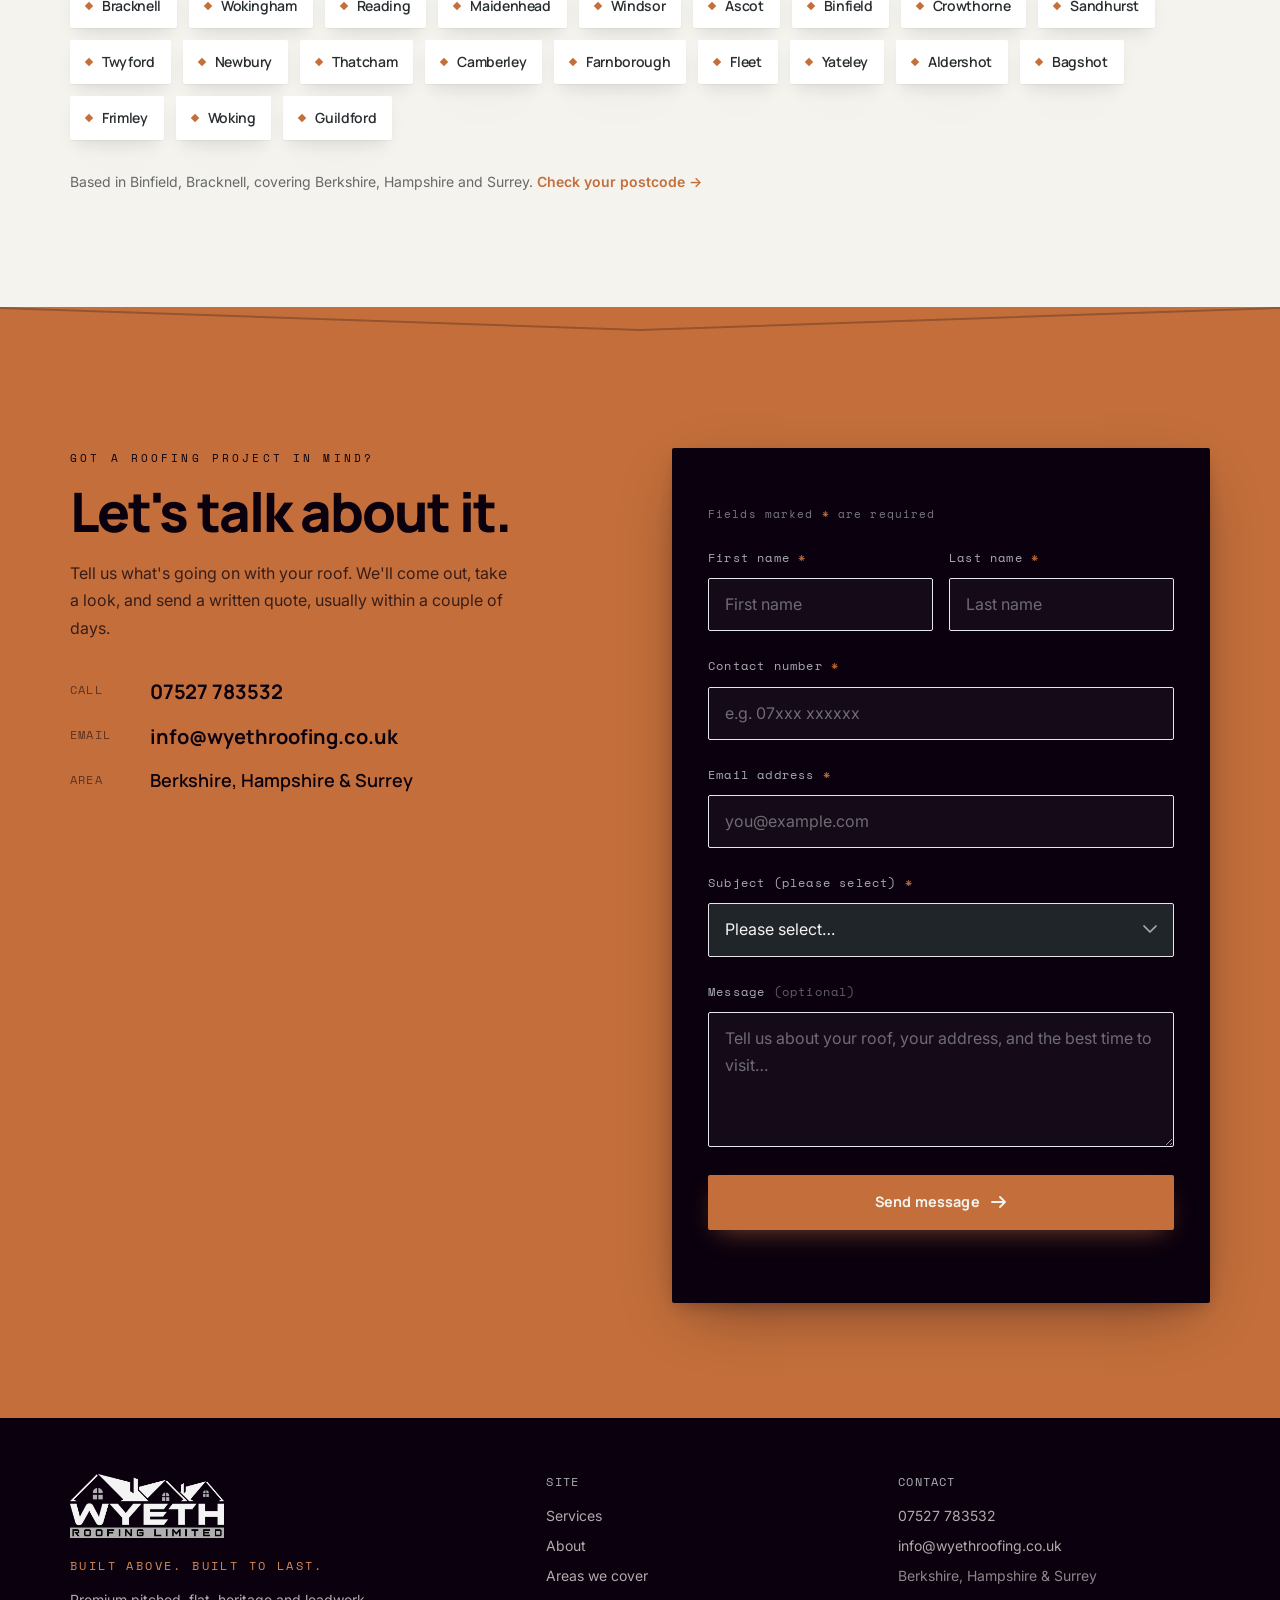
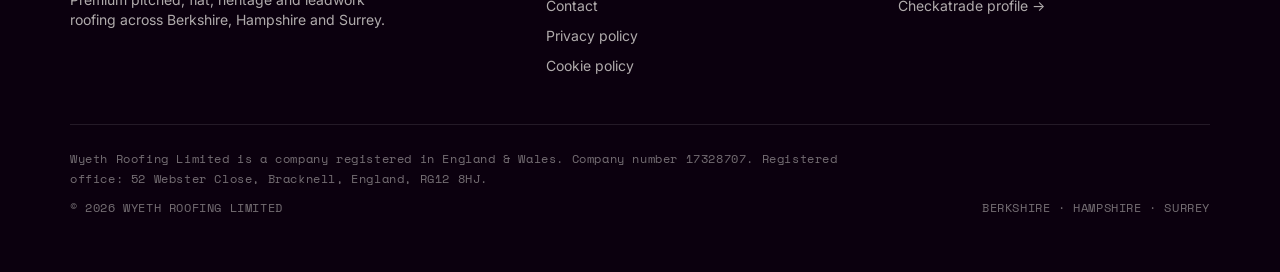
==== commit 23a3c8d9: "Update Checkatrade to the new Ltd profile; add review widget + give-feedback link - Profile links (h" ====
--- a/index.html
+++ b/index.html
@@ -114,6 +114,7 @@
      approved live domain. The reviews carousel below is hand-maintained from the Checkatrade profile. */
   .ca-score-widget iframe { max-width: 100%; border: 0; display: block; }
   .ca-score:has(.ca-score-widget > :not(script)) .ca-score-fallback { display: none; }
+  .ca-review:has(.ca-review-widget > :not(script)) .ca-review-fallback { display: none; }
 
   /* Google review badge (hero). QR only on wider screens: a phone visitor can't scan their own screen. */
   .g-review-qr {
@@ -289,7 +290,7 @@
     }
   ],
   "sameAs": [
-    "https://www.checkatrade.com/trades/wyethroofing"
+    "https://www.checkatrade.com/trades/WyethRoofingLtd"
   ]
 }
 </script>
@@ -506,7 +507,7 @@
         <!-- Checkatrade: live score widget mounts here on the approved domain; link is the fallback. -->
         <div class="ca-score">
           <span class="ca-score-widget"><script src="https://www.checkatrade.com/static/js/reviews-score-widget.js" data-company-id="1135999"></script></span>
-          <a href="https://www.checkatrade.com/trades/WyethRoofing" target="_blank" rel="noopener"
+          <a href="https://www.checkatrade.com/trades/WyethRoofingLtd" target="_blank" rel="noopener"
              class="ca-score-fallback group inline-flex items-center gap-3.5 rounded-sm border border-white/15 bg-white/[0.05] backdrop-blur-md px-4 py-3 hover:border-copper/60 transition-colors focus-visible:outline focus-visible:outline-2 focus-visible:outline-safety">
             <span class="text-safety text-base tracking-tight" aria-hidden="true">★★★★★</span>
             <span class="text-sm text-warmwhite/75 leading-tight">
@@ -816,7 +817,7 @@
       </div>
     </div>
 
-    <!-- Real Checkatrade reviews, transcribed from the Wyeth Roofing profile (checkatrade.com/trades/WyethRoofing).
+    <!-- Real Checkatrade reviews, transcribed from the Wyeth Roofing profile (checkatrade.com/trades/WyethRoofingLtd).
          Trimmed for length only; wording unchanged. Refresh periodically or add newer ones. -->
     <div class="carousel mt-11 flex gap-5 overflow-x-auto pb-2 reveal" id="reviews">
       <figure class="min-w-[85%] sm:min-w-[420px] bg-obsidian/60 border border-white/8 rounded-sm p-7 flex flex-col">
@@ -869,10 +870,20 @@
       </figure>
     </div>
 
-    <a href="https://www.checkatrade.com/trades/WyethRoofing" target="_blank" rel="noopener" class="link-arrow mt-8 !text-copper-soft">
-      Read all 32 reviews on Checkatrade
-      <svg width="15" height="11" viewBox="0 0 15 11" fill="none" aria-hidden="true"><path d="M1 5.5h12M8 1l4.5 4.5L8 10" stroke="currentColor" stroke-width="1.8" stroke-linecap="round" stroke-linejoin="round"/></svg>
-    </a>
+    <div class="mt-8 flex flex-wrap items-center gap-x-10 gap-y-5">
+      <a href="https://www.checkatrade.com/trades/WyethRoofingLtd" target="_blank" rel="noopener" class="link-arrow !text-copper-soft">
+        Read all 32 reviews on Checkatrade
+        <svg width="15" height="11" viewBox="0 0 15 11" fill="none" aria-hidden="true"><path d="M1 5.5h12M8 1l4.5 4.5L8 10" stroke="currentColor" stroke-width="1.8" stroke-linecap="round" stroke-linejoin="round"/></svg>
+      </a>
+      <!-- Checkatrade "review us" widget (renders on the approved live domain only); the link is the fallback and hides once it mounts. -->
+      <div class="ca-review">
+        <span class="ca-review-widget"><script>window._checkatradeConfig = {"companyId":1135999,"uniqueName":"WyethRoofingLtd","theme":"red"};</script><script src="https://www.checkatrade.com/static/js/widget.js"></script></span>
+        <a href="https://www.checkatrade.com/give-feedback/1092120" target="_blank" rel="noopener" class="ca-review-fallback link-arrow !text-copper-soft">
+          Leave us a Checkatrade review
+          <svg width="15" height="11" viewBox="0 0 15 11" fill="none" aria-hidden="true"><path d="M1 5.5h12M8 1l4.5 4.5L8 10" stroke="currentColor" stroke-width="1.8" stroke-linecap="round" stroke-linejoin="round"/></svg>
+        </a>
+      </div>
+    </div>
   </div>
 </section>
 
@@ -1141,7 +1152,7 @@
           <li><a href="tel:+447527783532" class="hover:text-copper transition-colors">07527 783532</a></li>
           <li><a href="mailto:info@wyethroofing.co.uk" class="hover:text-copper transition-colors">info@wyethroofing.co.uk</a></li>
           <li class="text-warmwhite/55">Berkshire, Hampshire &amp; Surrey</li>
-          <li><a href="https://www.checkatrade.com/trades/wyethroofing" target="_blank" rel="noopener" class="hover:text-copper transition-colors">Checkatrade profile →</a></li>
+          <li><a href="https://www.checkatrade.com/trades/WyethRoofingLtd" target="_blank" rel="noopener" class="hover:text-copper transition-colors">Checkatrade profile →</a></li>
         </ul>
       </div>
     </div>
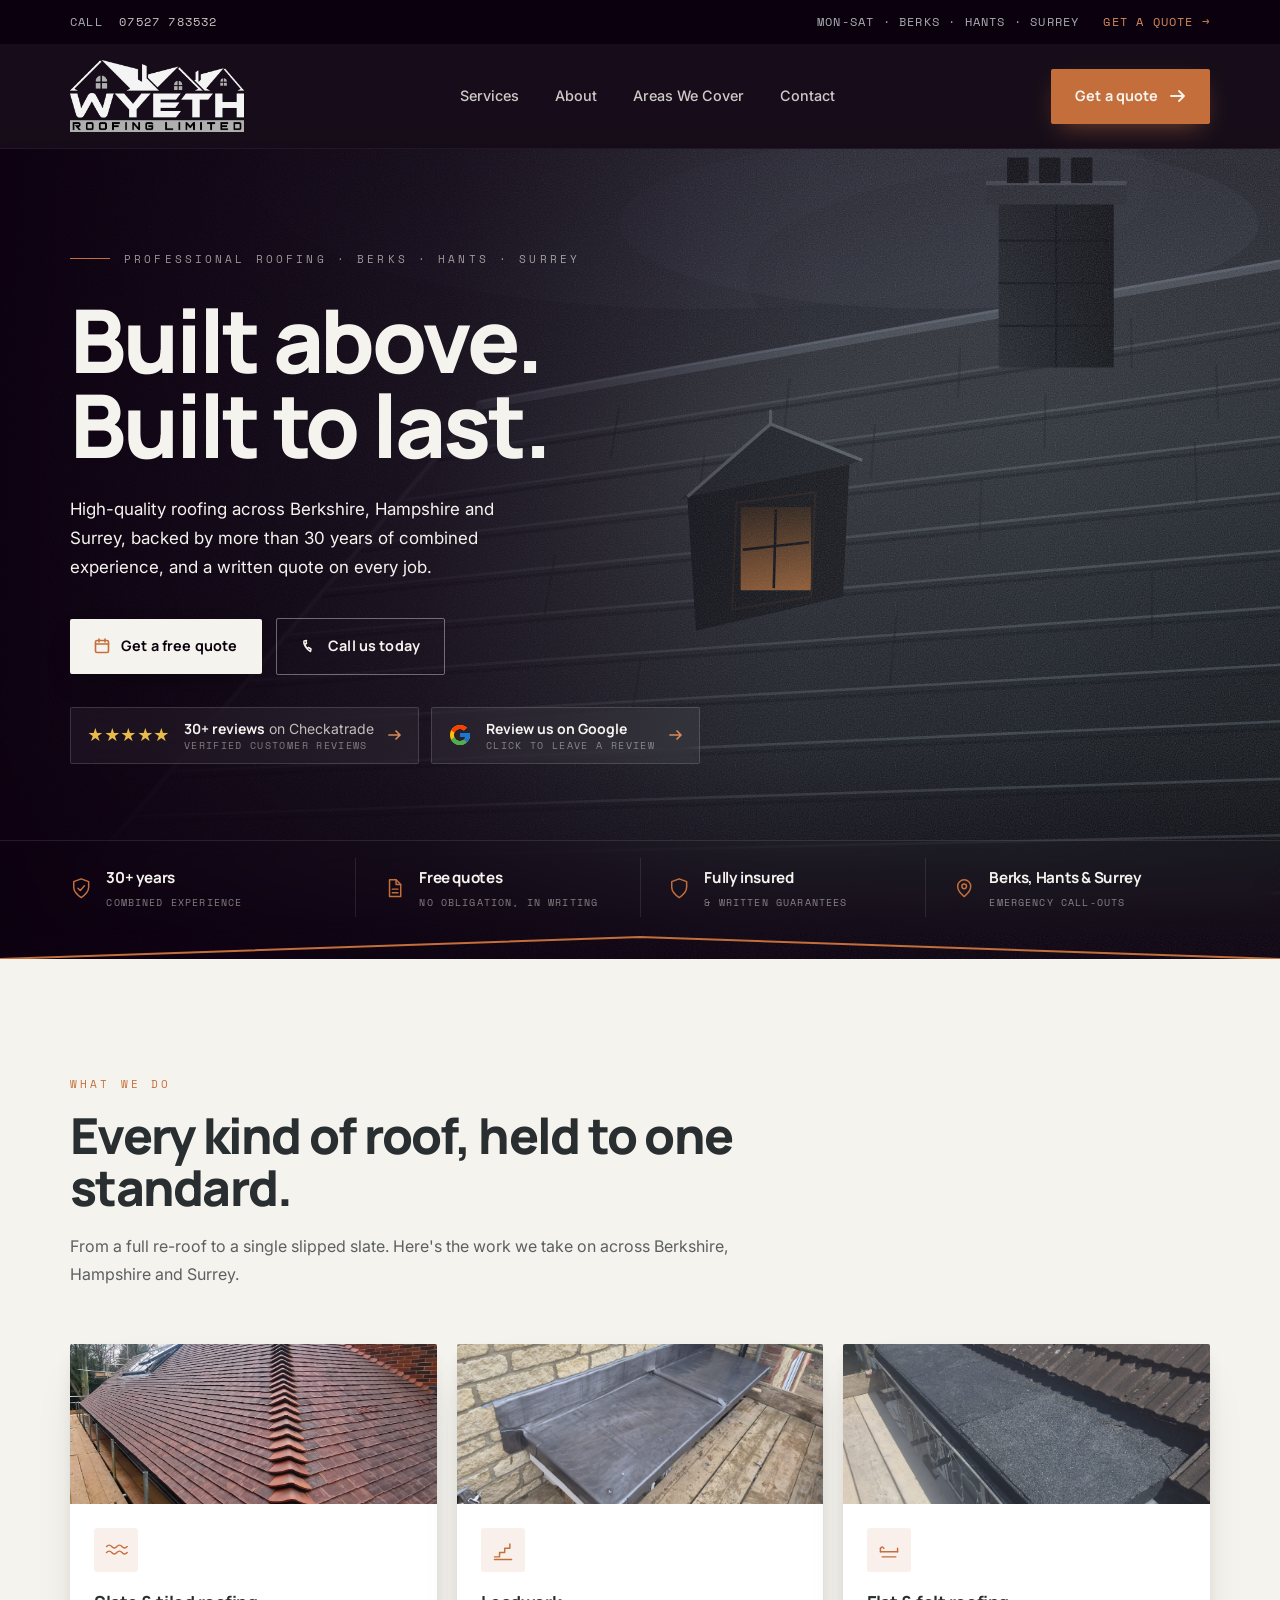
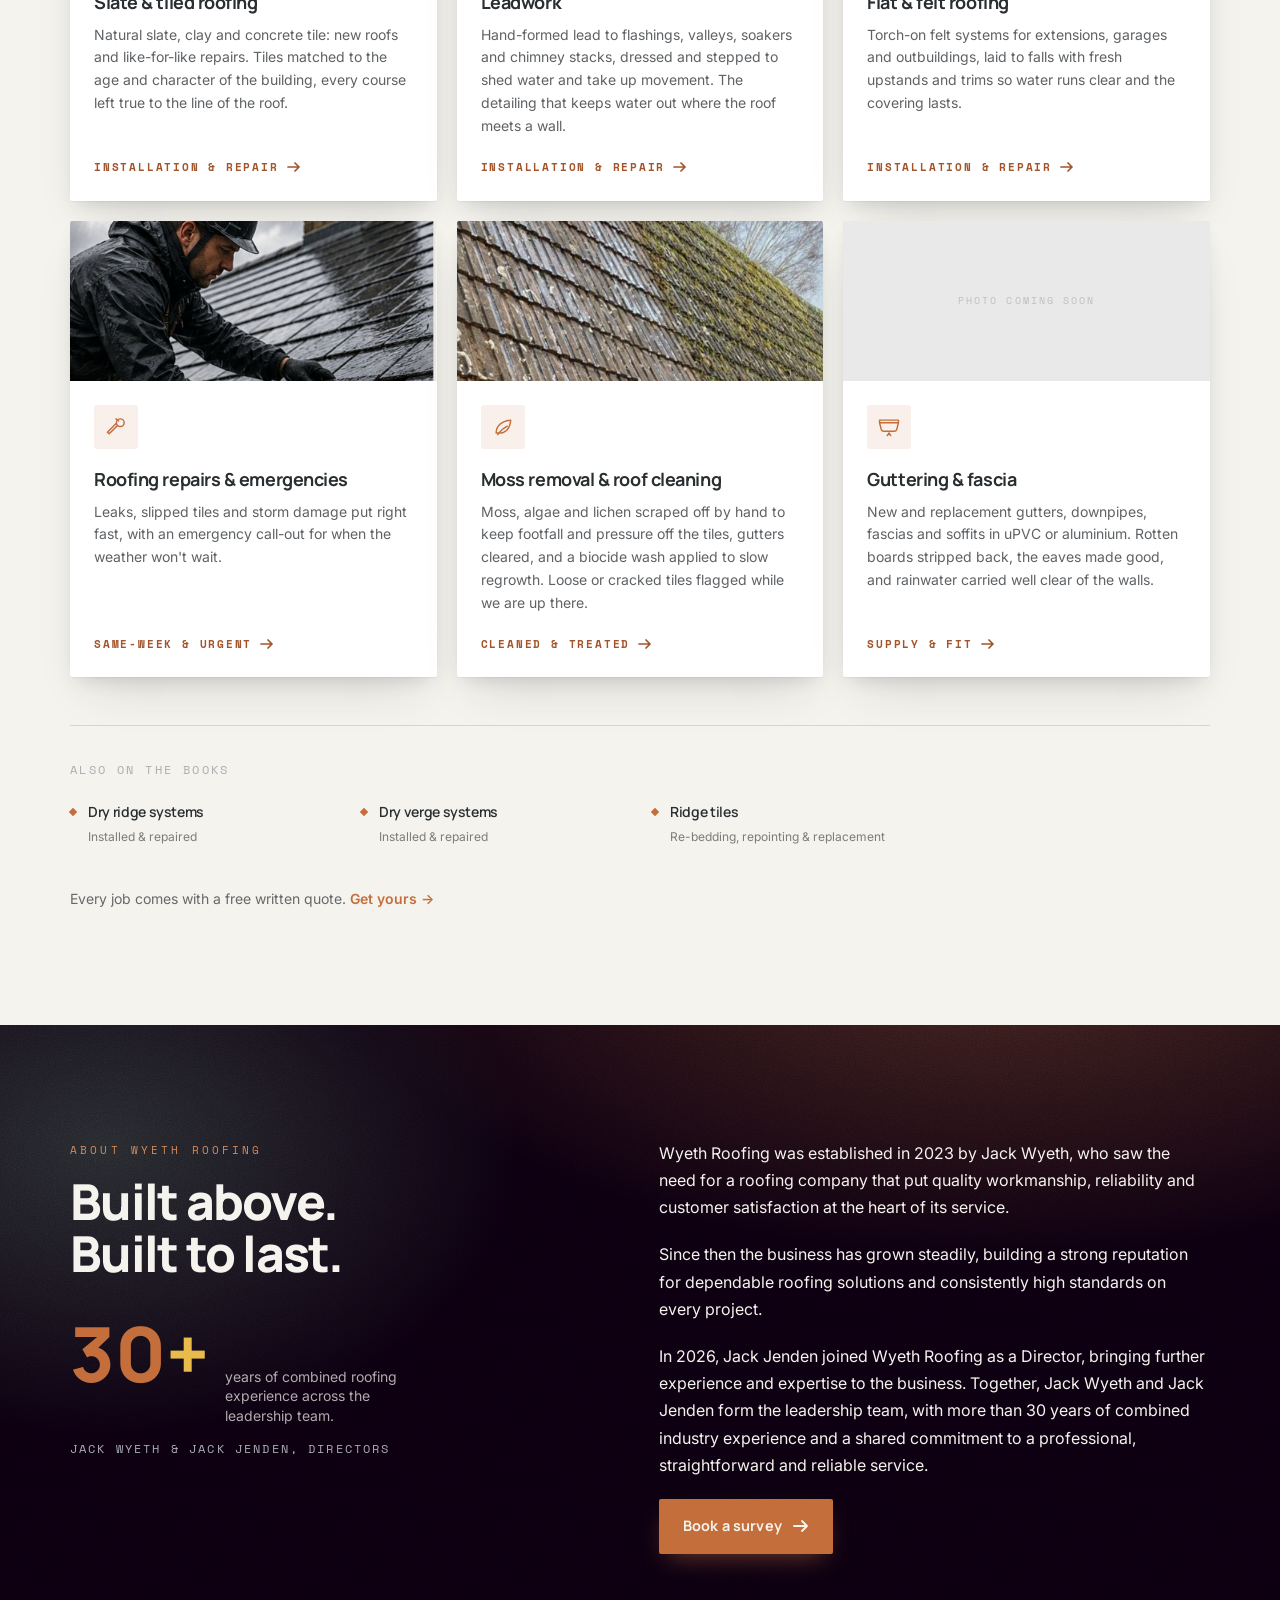
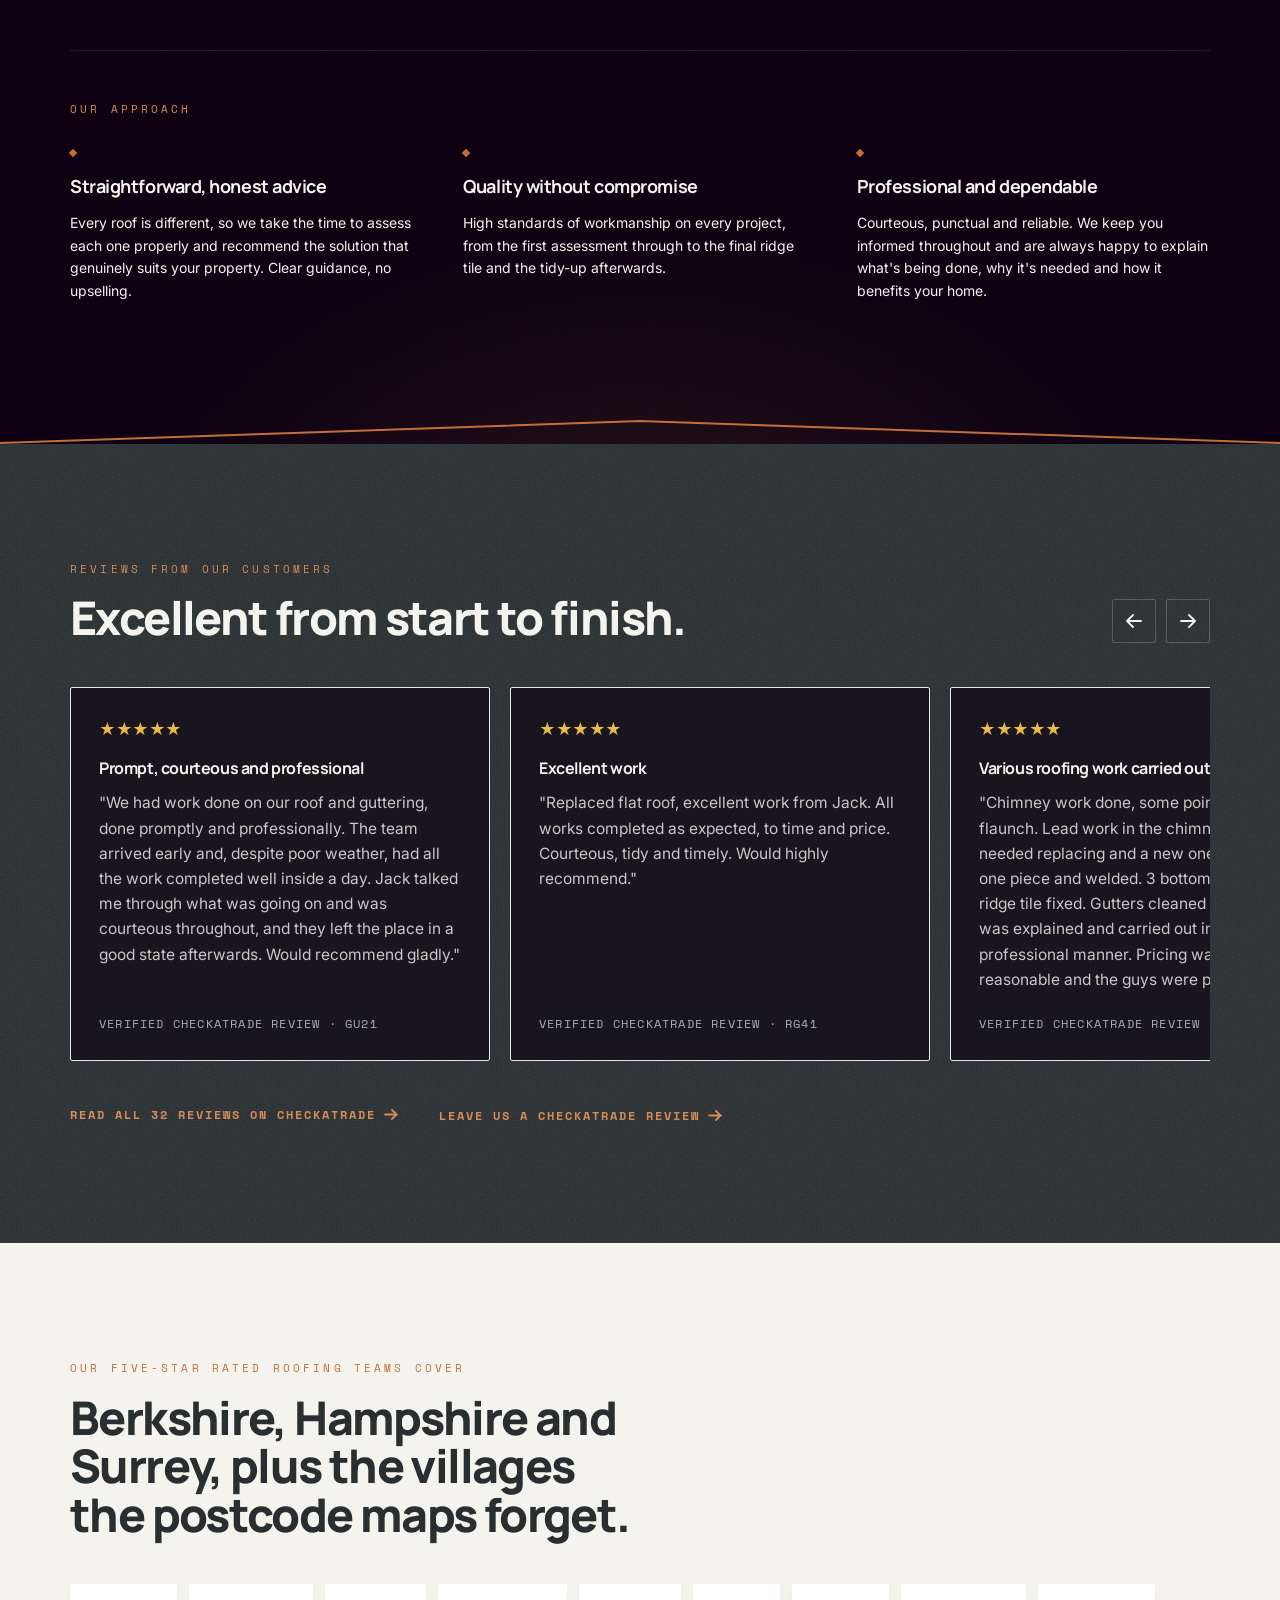
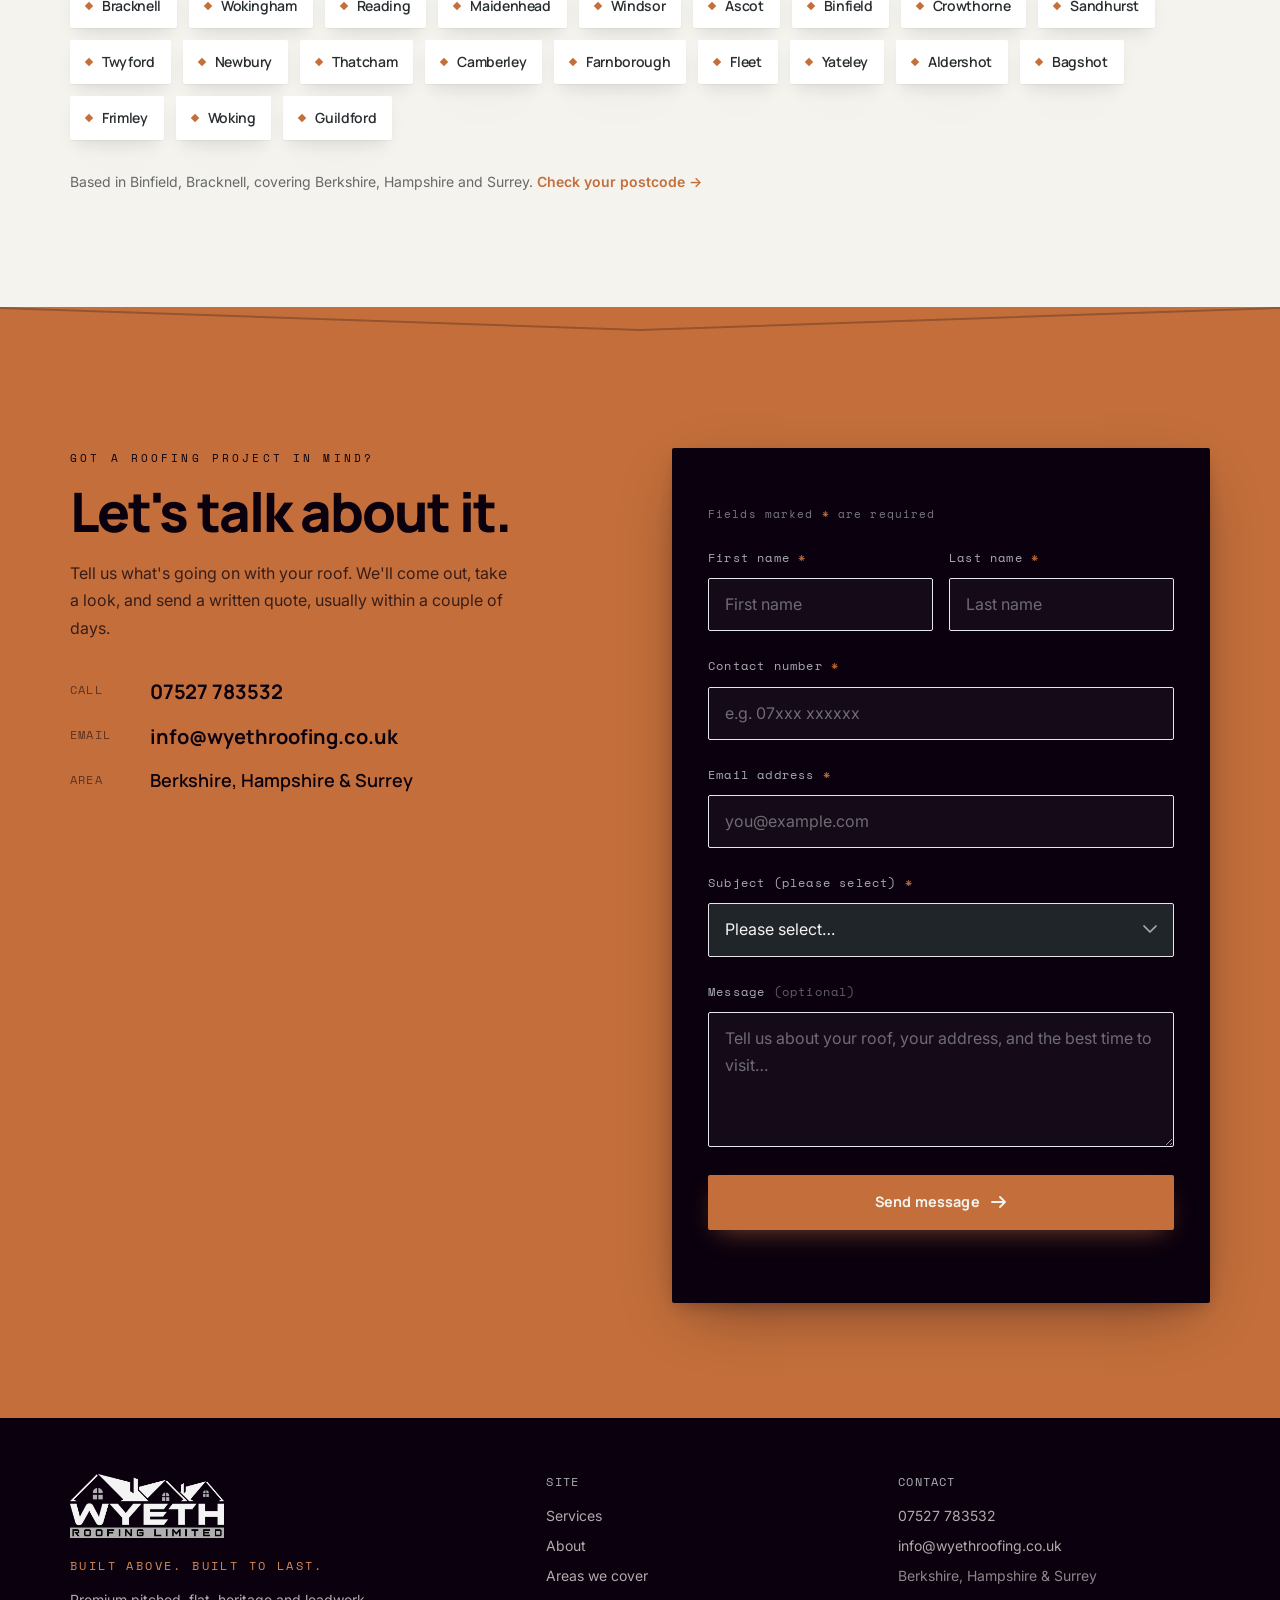
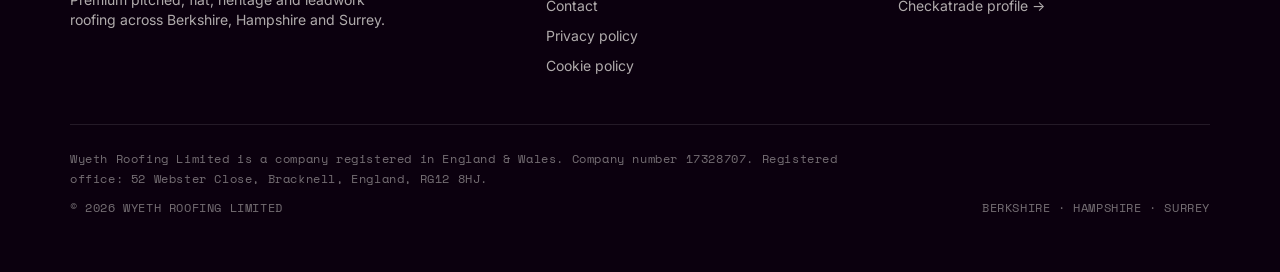
==== commit f0dd6790: "Google review badge: use the Google G logo on all screens instead of the QR code Co-Authored-By: Cla" ====
--- a/index.html
+++ b/index.html
@@ -116,17 +116,14 @@
   .ca-score:has(.ca-score-widget > :not(script)) .ca-score-fallback { display: none; }
   .ca-review:has(.ca-review-widget > :not(script)) .ca-review-fallback { display: none; }
 
-  /* Google review badge (hero). QR only on wider screens: a phone visitor can't scan their own screen. */
-  .g-review-qr {
-    display: none; width: 3.25rem; height: 3.25rem; padding: 0.2rem;
-    background: #FFFFFF; border-radius: 2px; image-rendering: pixelated;
-  }
-  .g-review-scan { display: none; }
+  /* Google review badge (hero). "Click" on wider screens, "Tap" on phones. */
+  .g-review-g { flex-shrink: 0; }
+  .g-review-click { display: none; }
   .hero-reviews .ca-score { display: flex; }
   @media (min-width: 1024px) { .hero-reviews { width: 46rem; } }  /* let both badges sit on one line past the copy column */
   @media (min-width: 768px) {
-    .g-review-qr, .g-review-scan { display: inline-block; }
-    .g-review-g, .g-review-tap { display: none; }
+    .g-review-click { display: inline; }
+    .g-review-tap { display: none; }
   }
   .g-review:active { transform: translateY(1px); }
 
@@ -518,14 +515,13 @@
           </a>
         </div>
 
-        <!-- Google: links to the "write a review" page; the QR (same link) shows on wider screens for desktop visitors to scan with a phone. -->
+        <!-- Google: links to the "write a review" page. -->
         <a href="https://g.page/r/CVaI-QyK63T1EAI/review" target="_blank" rel="noopener"
            class="g-review group inline-flex items-center gap-3.5 rounded-sm border border-white/15 bg-white/[0.05] backdrop-blur-md px-4 py-3 hover:border-copper/60 transition-colors focus-visible:outline focus-visible:outline-2 focus-visible:outline-safety">
-          <img src="/assets/google-review-qr.png" width="132" height="132" alt="" class="g-review-qr" loading="lazy" />
-          <svg class="g-review-g" width="20" height="20" viewBox="0 0 48 48" aria-hidden="true"><path fill="#FFC107" d="M43.6 20.5H42V20H24v8h11.3C33.7 32.7 29.2 36 24 36c-6.6 0-12-5.4-12-12s5.4-12 12-12c3.1 0 5.8 1.2 7.9 3.1l5.7-5.7C34 6.1 29.3 4 24 4 12.9 4 4 12.9 4 24s8.9 20 20 20 20-8.9 20-20c0-1.3-.1-2.4-.4-3.5z"/><path fill="#FF3D00" d="m6.3 14.7 6.6 4.8C14.7 15.1 19 12 24 12c3.1 0 5.8 1.2 7.9 3.1l5.7-5.7C34 6.1 29.3 4 24 4 16.3 4 9.7 8.3 6.3 14.7z"/><path fill="#4CAF50" d="M24 44c5.2 0 9.9-2 13.4-5.2l-6.2-5.2C29.2 35.1 26.7 36 24 36c-5.2 0-9.6-3.3-11.3-8l-6.5 5C9.5 39.6 16.2 44 24 44z"/><path fill="#1976D2" d="M43.6 20.5H42V20H24v8h11.3c-.8 2.2-2.2 4.2-4.1 5.6l6.2 5.2C37 39.2 44 34 44 24c0-1.3-.1-2.4-.4-3.5z"/></svg>
+          <svg class="g-review-g" width="24" height="24" viewBox="0 0 48 48" aria-hidden="true"><path fill="#FFC107" d="M43.6 20.5H42V20H24v8h11.3C33.7 32.7 29.2 36 24 36c-6.6 0-12-5.4-12-12s5.4-12 12-12c3.1 0 5.8 1.2 7.9 3.1l5.7-5.7C34 6.1 29.3 4 24 4 12.9 4 4 12.9 4 24s8.9 20 20 20 20-8.9 20-20c0-1.3-.1-2.4-.4-3.5z"/><path fill="#FF3D00" d="m6.3 14.7 6.6 4.8C14.7 15.1 19 12 24 12c3.1 0 5.8 1.2 7.9 3.1l5.7-5.7C34 6.1 29.3 4 24 4 16.3 4 9.7 8.3 6.3 14.7z"/><path fill="#4CAF50" d="M24 44c5.2 0 9.9-2 13.4-5.2l-6.2-5.2C29.2 35.1 26.7 36 24 36c-5.2 0-9.6-3.3-11.3-8l-6.5 5C9.5 39.6 16.2 44 24 44z"/><path fill="#1976D2" d="M43.6 20.5H42V20H24v8h11.3c-.8 2.2-2.2 4.2-4.1 5.6l6.2 5.2C37 39.2 44 34 44 24c0-1.3-.1-2.4-.4-3.5z"/></svg>
           <span class="text-sm text-warmwhite/75 leading-tight">
             <span class="font-display font-bold text-warmwhite">Review us on Google</span>
-            <span class="block font-mono text-[0.6rem] tracking-[0.14em] uppercase text-warmwhite/45 mt-0.5"><span class="g-review-scan">Scan or click</span><span class="g-review-tap">Tap</span> to leave a review</span>
+            <span class="block font-mono text-[0.6rem] tracking-[0.14em] uppercase text-warmwhite/45 mt-0.5"><span class="g-review-click">Click</span><span class="g-review-tap">Tap</span> to leave a review</span>
           </span>
           <svg width="14" height="10" viewBox="0 0 14 10" fill="none" aria-hidden="true" class="text-copper-soft transition-transform duration-300 ease-out group-hover:translate-x-1"><path d="M1 5h11M8 1l4 4-4 4" stroke="currentColor" stroke-width="1.7" stroke-linecap="round" stroke-linejoin="round"/></svg>
         </a>
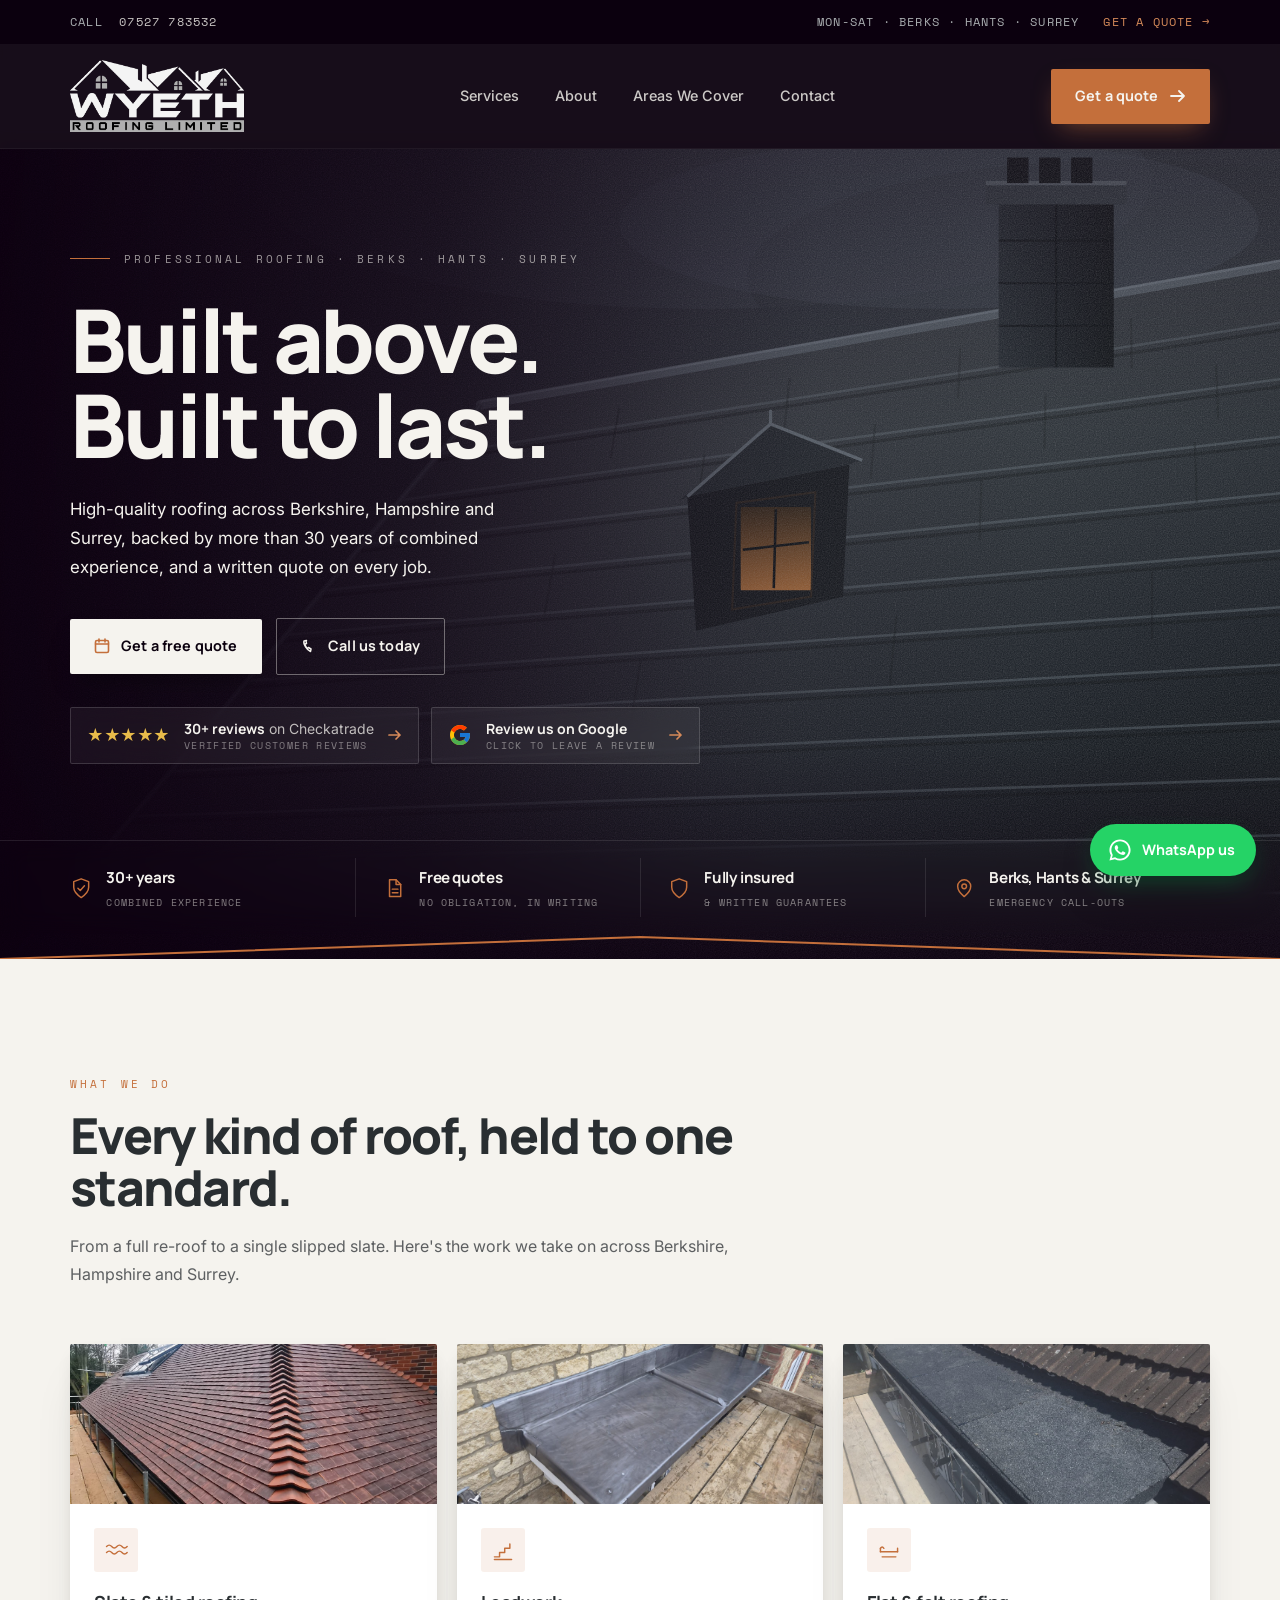
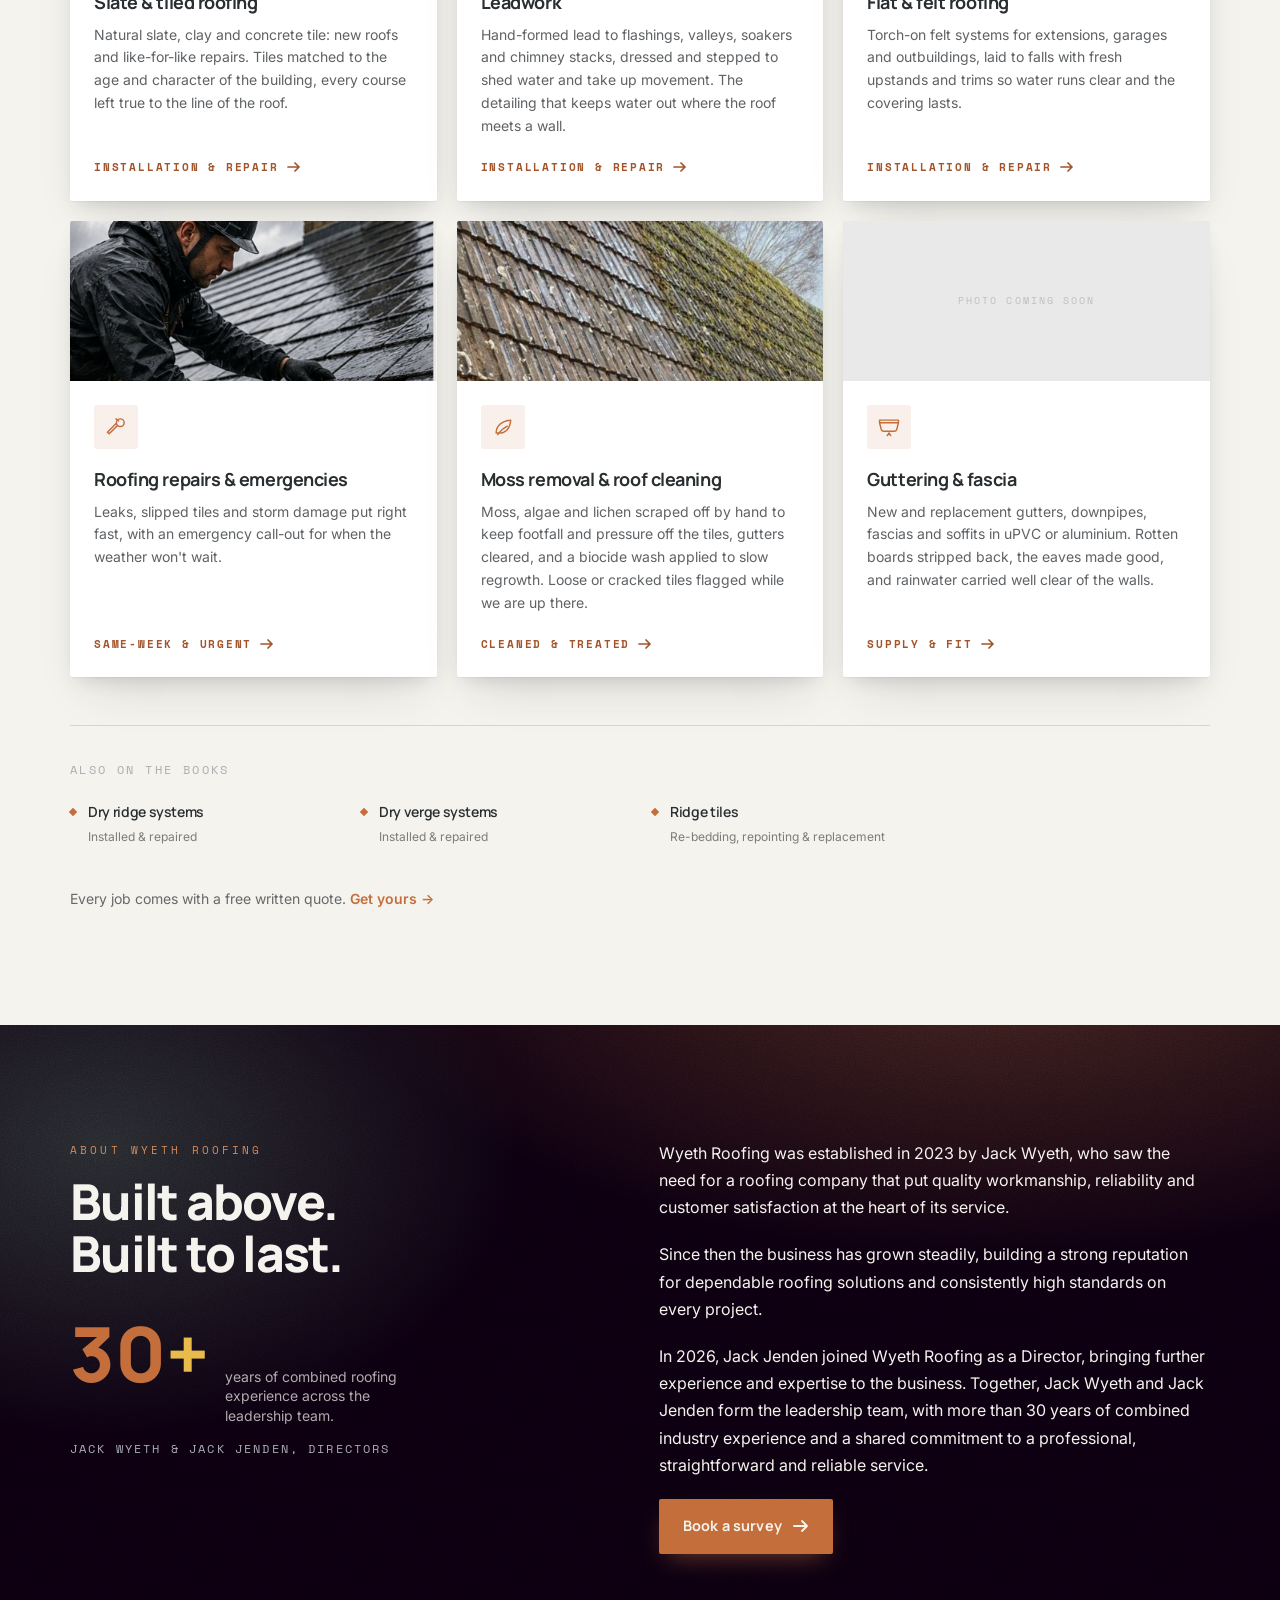
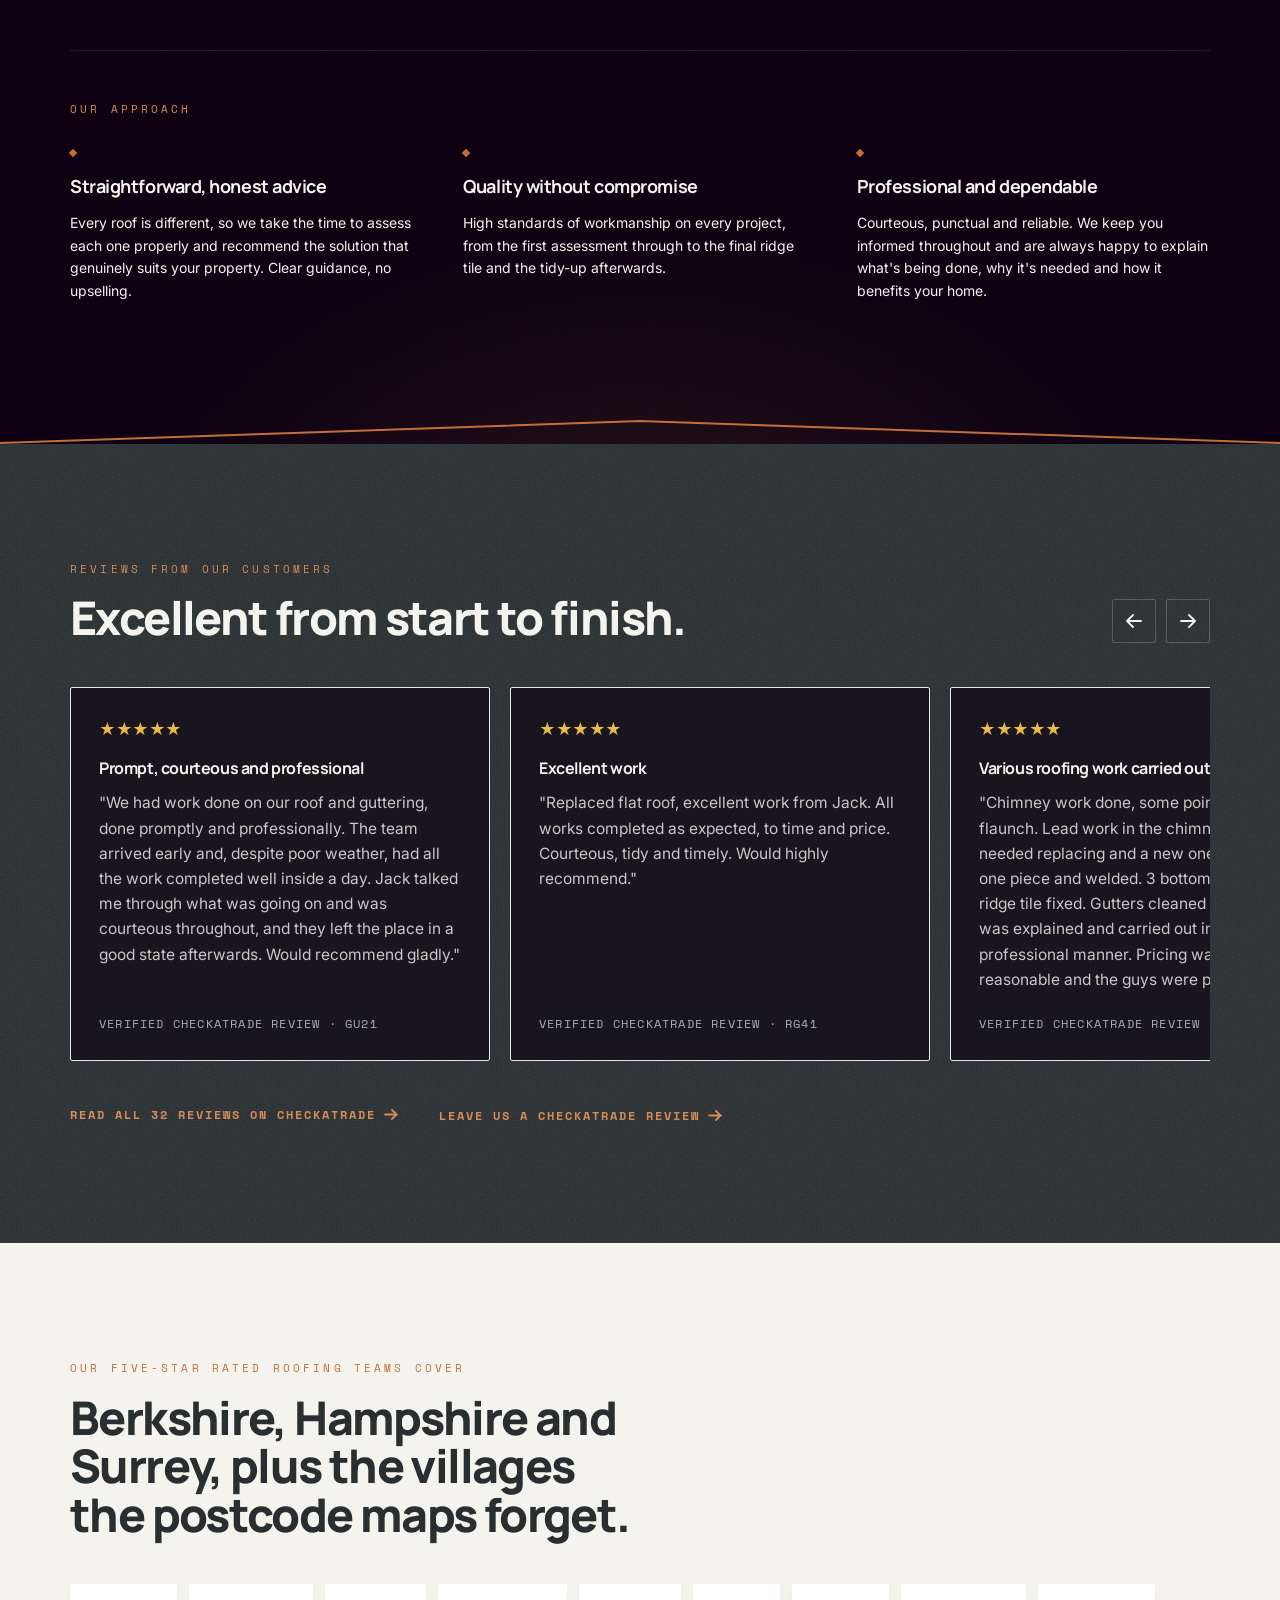
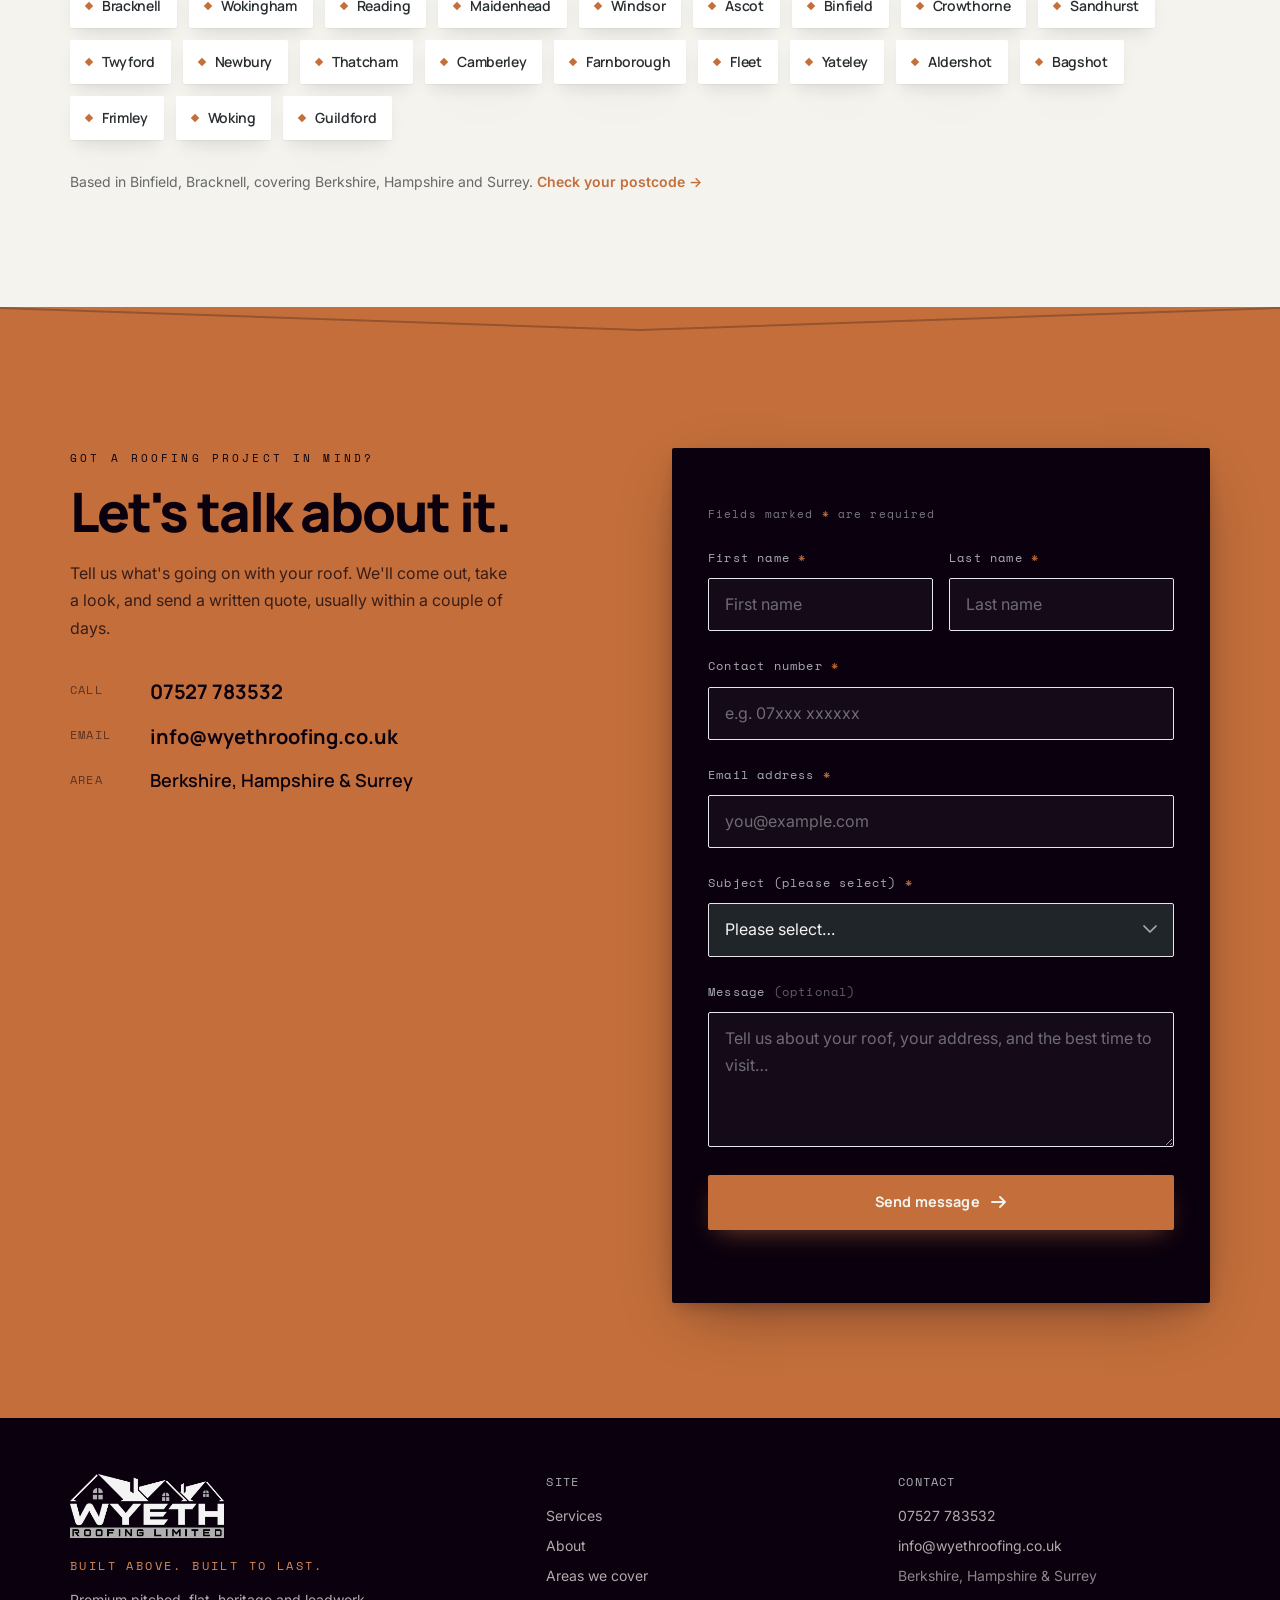
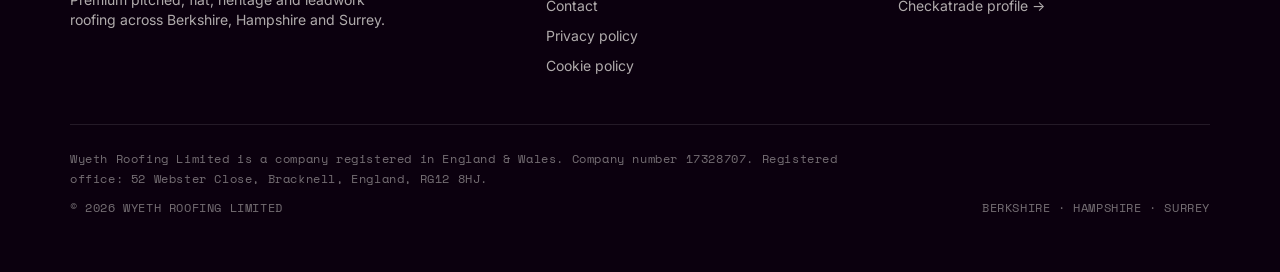
==== commit 6473cb3d: "Add floating WhatsApp button (07527 783532) to the home page Bottom-right, opens wa.me/447527783532 " ====
--- a/index.html
+++ b/index.html
@@ -228,6 +228,26 @@
   .carousel { scroll-snap-type: x mandatory; -ms-overflow-style: none; scrollbar-width: none; }
   .carousel::-webkit-scrollbar { display: none; }
   .carousel > * { scroll-snap-align: start; }
+
+  /* Floating WhatsApp button: WhatsApp's own green so it reads instantly; floats above everything but the header. */
+  .wa-float {
+    position: fixed; z-index: 40;
+    right: max(1rem, env(safe-area-inset-right)); bottom: max(1rem, env(safe-area-inset-bottom));
+    display: inline-flex; align-items: center; justify-content: center; gap: 0.6rem;
+    width: 3.5rem; height: 3.5rem; border-radius: 999px;
+    background: #25D366; color: #FFFFFF;
+    font-family: 'Manrope', sans-serif; font-weight: 700; font-size: 0.9rem;
+    box-shadow: 0 2px 4px rgba(11,0,14,0.18), 0 10px 24px -6px rgba(18,140,74,0.45), 0 22px 44px -18px rgba(11,0,14,0.5);
+    transition: transform 0.35s var(--ease-spring), box-shadow 0.3s ease, background-color 0.25s ease;
+  }
+  .wa-float-label { display: none; }
+  .wa-float:hover { background: #1FBE5B; transform: translateY(-3px); box-shadow: 0 3px 6px rgba(11,0,14,0.2), 0 16px 32px -8px rgba(18,140,74,0.55), 0 26px 50px -18px rgba(11,0,14,0.55); }
+  .wa-float:active { transform: translateY(0) scale(0.96); }
+  .wa-float:focus-visible { outline: 2px solid #E8BB4A; outline-offset: 3px; }
+  @media (min-width: 768px) {
+    .wa-float { width: auto; height: 3.25rem; padding: 0 1.3rem 0 1.05rem; right: 1.5rem; bottom: 1.5rem; }
+    .wa-float-label { display: inline; }
+  }
 
   @media (prefers-reduced-motion: reduce) {
     html { scroll-behavior: auto; }
@@ -1166,6 +1186,13 @@
   </div>
 </footer>
 
+<!-- Floating WhatsApp button (07527 783532). Round icon on phones, labelled pill from md up. -->
+<a href="https://wa.me/447527783532?text=Hi%20Wyeth%20Roofing%2C%20I%27d%20like%20to%20ask%20about%20some%20roofing%20work."
+   target="_blank" rel="noopener" class="wa-float" aria-label="Message Wyeth Roofing on WhatsApp">
+  <svg width="26" height="26" viewBox="0 0 32 32" aria-hidden="true"><path fill="currentColor" d="M16.04 3C8.86 3 3.03 8.82 3.03 16c0 2.3.6 4.53 1.74 6.5L3 29l6.68-1.75A12.95 12.95 0 0 0 16.04 29C23.2 29 29 23.18 29 16S23.2 3 16.04 3Zm0 23.66c-2 0-3.95-.54-5.65-1.55l-.4-.24-3.97 1.04 1.06-3.86-.26-.4A10.6 10.6 0 0 1 5.4 16c0-5.87 4.77-10.64 10.64-10.64 5.86 0 10.62 4.77 10.62 10.64 0 5.87-4.76 10.66-10.62 10.66Zm5.83-7.97c-.32-.16-1.89-.93-2.18-1.04-.3-.1-.5-.16-.72.16-.21.32-.82 1.04-1 1.25-.19.21-.37.24-.69.08-.32-.16-1.35-.5-2.57-1.59-.95-.85-1.59-1.9-1.78-2.21-.18-.32-.02-.5.14-.65.15-.15.32-.37.48-.56.16-.18.21-.32.32-.53.1-.21.05-.4-.03-.56-.08-.16-.72-1.73-.98-2.37-.26-.62-.52-.54-.72-.55h-.61c-.21 0-.56.08-.85.4-.29.32-1.12 1.09-1.12 2.66s1.15 3.09 1.3 3.3c.16.22 2.26 3.45 5.48 4.84.77.33 1.37.53 1.83.68.77.24 1.47.21 2.02.13.62-.09 1.89-.77 2.16-1.52.27-.75.27-1.39.19-1.52-.08-.13-.29-.21-.61-.37Z"/></svg>
+  <span class="wa-float-label">WhatsApp us</span>
+</a>
+
 <script>
   // Year
   document.getElementById('year').textContent = new Date().getFullYear();
